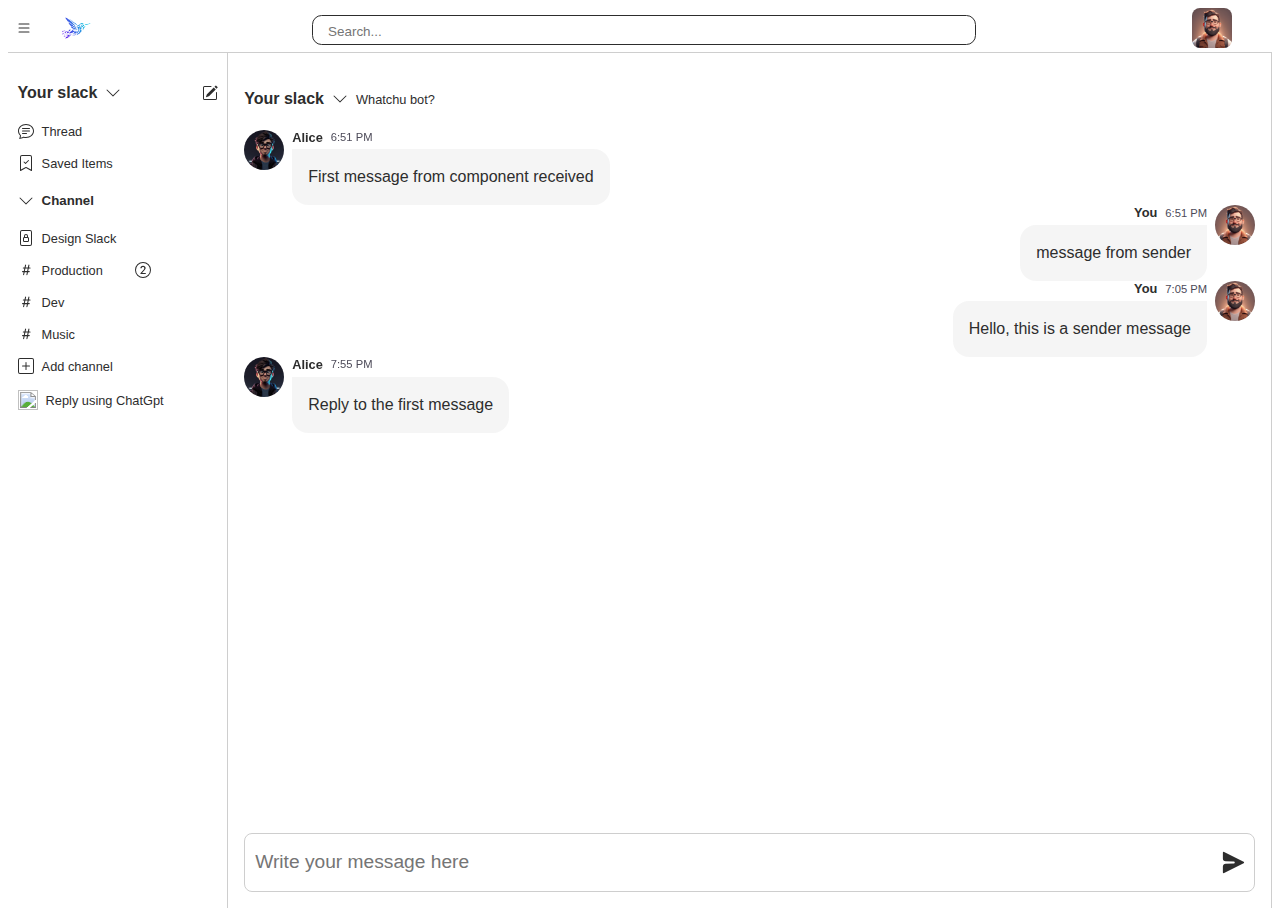
==== check.html @ d2b05903 "done" ====
<!DOCTYPE html>
<html lang="en">

<head>
    <meta charset="UTF-8" />
    <meta name="viewport" content="width=device-width, initial-scale=1.0" />
    <title>worksetu</title>
    <link href="style.css" rel="stylesheet" />

</head>

<body>
    <!-- header -->
    <div class="nav">
        <div style="display: flex;align-items: center;gap: 1em;">
            <div class="menu-sidebar" style="padding: 0.5em;">
                <svg xmlns="http://www.w3.org/2000/svg" width="16" height="16" fill="currentColor" class="bi bi-list"
                    viewBox="0 0 16 16">
                    <path fill-rule="evenodd"
                        d="M2.5 12a.5.5 0 0 1 .5-.5h10a.5.5 0 0 1 0 1H3a.5.5 0 0 1-.5-.5zm0-4a.5.5 0 0 1 .5-.5h10a.5.5 0 0 1 0 1H3a.5.5 0 0 1-.5-.5zm0-4a.5.5 0 0 1 .5-.5h10a.5.5 0 0 1 0 1H3a.5.5 0 0 1-.5-.5z" />
                </svg>
            </div>
            <!-- add extra logo -->
            <div class="logo">
            
                <img class="logo-main" src="wlogo.png"  alt="">
                <span class="text">worksetu</span>
            </div>
        </div>
        <input class="search" type="text" placeholder="Search...">
        <div style="display: flex;align-items: center;gap: 1em;">
            <div class="search-icon">
                <svg xmlns="http://www.w3.org/2000/svg" width="16" height="16" fill="currentColor" class="bi bi-search"
                    viewBox="0 0 16 16">
                    <path
                        d="M11.742 10.344a6.5 6.5 0 1 0-1.397 1.398h-.001c.03.04.062.078.098.115l3.85 3.85a1 1 0 0 0 1.415-1.414l-3.85-3.85a1.007 1.007 0 0 0-.115-.1zM12 6.5a5.5 5.5 0 1 1-11 0 5.5 5.5 0 0 1 11 0z" />
                </svg>
            </div>
            <div class="profile-image-nav">
                <img src="sender.png" alt="Me"
                    style=" width: 40px; height:40px; margin-right:2.5em; border-radius:0.5em; cursor:pointer;">
            </div>
        </div>
    </div>
    <!-- side bar -->
    <div class="container1" style="display: flex; flex:1">
        <div class="sidebar">
            <div class="content" style="  display: flex; flex-direction:column; ">
                <div class="top" style="display: flex; justify-content:space-between; align-items:center;">
                    <div class="row">
                        <div class="row yourslack" id="yourSlackButton" style="cursor: pointer;">
                            <h4>Your slack</h4>
                            <svg xmlns="http://www.w3.org/2000/svg" width="16" height="16" fill="currentColor"
                                class="bi bi-chevron-down" viewBox="0 0 16 16">
                                <path fill-rule="evenodd"
                                    d="M1.646 4.646a.5.5 0 0 1 .708 0L8 10.293l5.646-5.647a.5.5 0 0 1 .708.708l-6 6a.5.5 0 0 1-.708 0l-6-6a.5.5 0 0 1 0-.708z" />
                            </svg>
                        </div>
                    </div>
                    <svg class="work-detail" xmlns="http://www.w3.org/2000/svg" width="16" height="16"
                        fill="currentColor" class="bi bi-pencil-square" viewBox="0 0 16 16">
                        <path
                            d="M15.502 1.94a.5.5 0 0 1 0 .706L14.459 3.69l-2-2L13.502.646a.5.5 0 0 1 .707 0l1.293 1.293zm-1.75 2.456-2-2L4.939 9.21a.5.5 0 0 0-.121.196l-.805 2.414a.25.25 0 0 0 .316.316l2.414-.805a.5.5 0 0 0 .196-.12l6.813-6.814z" />
                        <path fill-rule="evenodd"
                            d="M1 13.5A1.5 1.5 0 0 0 2.5 15h11a1.5 1.5 0 0 0 1.5-1.5v-6a.5.5 0 0 0-1 0v6a.5.5 0 0 1-.5.5h-11a.5.5 0 0 1-.5-.5v-11a.5.5 0 0 1 .5-.5H9a.5.5 0 0 0 0-1H2.5A1.5 1.5 0 0 0 1 2.5v11z" />
                    </svg>
                </div>
            </div>
            <div class="column">
                <div class="row">
                    <svg xmlns="http://www.w3.org/2000/svg" width="16" height="16" fill="currentColor"
                        class="bi bi-chat-text" viewBox="0 0 16 16">
                        <path
                            d="M2.678 11.894a1 1 0 0 1 .287.801 10.97 10.97 0 0 1-.398 2c1.395-.323 2.247-.697 2.634-.893a1 1 0 0 1 .71-.074A8.06 8.06 0 0 0 8 14c3.996 0 7-2.807 7-6 0-3.192-3.004-6-7-6S1 4.808 1 8c0 1.468.617 2.83 1.678 3.894zm-.493 3.905a21.682 21.682 0 0 1-.713.129c-.2.032-.352-.176-.273-.362a9.68 9.68 0 0 0 .244-.637l.003-.01c.248-.72.45-1.548.524-2.319C.743 11.37 0 9.76 0 8c0-3.866 3.582-7 8-7s8 3.134 8 7-3.582 7-8 7a9.06 9.06 0 0 1-2.347-.306c-.52.263-1.639.742-3.468 1.105z" />
                        <path
                            d="M4 5.5a.5.5 0 0 1 .5-.5h7a.5.5 0 0 1 0 1h-7a.5.5 0 0 1-.5-.5zM4 8a.5.5 0 0 1 .5-.5h7a.5.5 0 0 1 0 1h-7A.5.5 0 0 1 4 8zm0 2.5a.5.5 0 0 1 .5-.5h4a.5.5 0 0 1 0 1h-4a.5.5 0 0 1-.5-.5z" />
                    </svg>
                    <span>Thread</span>
                </div>
                <div class="row">
                    <svg xmlns="http://www.w3.org/2000/svg" width="16" height="16" fill="currentColor"
                        class="bi bi-bookmark-check" viewBox="0 0 16 16">
                        <path fill-rule="evenodd"
                            d="M10.854 5.146a.5.5 0 0 1 0 .708l-3 3a.5.5 0 0 1-.708 0l-1.5-1.5a.5.5 0 1 1 .708-.708L7.5 7.793l2.646-2.647a.5.5 0 0 1 .708 0z" />
                        <path
                            d="M2 2a2 2 0 0 1 2-2h8a2 2 0 0 1 2 2v13.5a.5.5 0 0 1-.777.416L8 13.101l-5.223 2.815A.5.5 0 0 1 2 15.5V2zm2-1a1 1 0 0 0-1 1v12.566l4.723-2.482a.5.5 0 0 1 .554 0L13 14.566V2a1 1 0 0 0-1-1H4z" />
                    </svg>
                    <span>Saved Items</span>
                </div>
            </div>
            <!-- channel -->

            <div class="row">
                <svg xmlns="http://www.w3.org/2000/svg" width="16" height="16" fill="currentColor"
                    class="bi bi-chevron-down" viewBox="0 0 16 16">
                    <path fill-rule="evenodd"
                        d="M1.646 4.646a.5.5 0 0 1 .708 0L8 10.293l5.646-5.647a.5.5 0 0 1 .708.708l-6 6a.5.5 0 0 1-.708 0l-6-6a.5.5 0 0 1 0-.708z" />
                </svg>
                <h5>Channel</h5>
            </div>


            <div class="column">
                <div class="row">
                    <svg xmlns="http://www.w3.org/2000/svg" width="16" height="16" fill="currentColor"
                        class="bi bi-file-lock" viewBox="0 0 16 16">
                        <path
                            d="M8 5a1 1 0 0 1 1 1v1H7V6a1 1 0 0 1 1-1zm2 2.076V6a2 2 0 1 0-4 0v1.076c-.54.166-1 .597-1 1.224v2.4c0 .816.781 1.3 1.5 1.3h3c.719 0 1.5-.484 1.5-1.3V8.3c0-.627-.46-1.058-1-1.224zM6.105 8.125A.637.637 0 0 1 6.5 8h3a.64.64 0 0 1 .395.125c.085.068.105.133.105.175v2.4c0 .042-.02.107-.105.175A.637.637 0 0 1 9.5 11h-3a.637.637 0 0 1-.395-.125C6.02 10.807 6 10.742 6 10.7V8.3c0-.042.02-.107.105-.175z" />
                        <path
                            d="M4 0a2 2 0 0 0-2 2v12a2 2 0 0 0 2 2h8a2 2 0 0 0 2-2V2a2 2 0 0 0-2-2H4zm0 1h8a1 1 0 0 1 1 1v12a1 1 0 0 1-1 1H4a1 1 0 0 1-1-1V2a1 1 0 0 1 1-1z" />
                    </svg>
                    <span>Design Slack</span>
                </div>
                <div class="row" style="gap:2em">

                    <div class="row">
                        <svg xmlns="http://www.w3.org/2000/svg" width="16" height="16" fill="currentColor"
                            class="bi bi-hash" viewBox="0 0 16 16">
                            <path
                                d="M8.39 12.648a1.32 1.32 0 0 0-.015.18c0 .305.21.508.5.508.266 0 .492-.172.555-.477l.554-2.703h1.204c.421 0 .617-.234.617-.547 0-.312-.188-.53-.617-.53h-.985l.516-2.524h1.265c.43 0 .618-.227.618-.547 0-.313-.188-.524-.618-.524h-1.046l.476-2.304a1.06 1.06 0 0 0 .016-.164.51.51 0 0 0-.516-.516.54.54 0 0 0-.539.43l-.523 2.554H7.617l.477-2.304c.008-.04.015-.118.015-.164a.512.512 0 0 0-.523-.516.539.539 0 0 0-.531.43L6.53 5.484H5.414c-.43 0-.617.22-.617.532 0 .312.187.539.617.539h.906l-.515 2.523H4.609c-.421 0-.609.219-.609.531 0 .313.188.547.61.547h.976l-.516 2.492c-.008.04-.015.125-.015.18 0 .305.21.508.5.508.265 0 .492-.172.554-.477l.555-2.703h2.242l-.515 2.492zm-1-6.109h2.266l-.515 2.563H6.859l.532-2.563z" />
                        </svg>
                        <span>Production</span>
                    </div>
                    <svg xmlns="http://www.w3.org/2000/svg" width="16" height="16" fill="currentColor"
                        class="bi bi-2-circle" viewBox="0 0 16 16">
                        <path
                            d="M1 8a7 7 0 1 0 14 0A7 7 0 0 0 1 8Zm15 0A8 8 0 1 1 0 8a8 8 0 0 1 16 0ZM6.646 6.24v.07H5.375v-.064c0-1.213.879-2.402 2.637-2.402 1.582 0 2.613.949 2.613 2.215 0 1.002-.6 1.667-1.287 2.43l-.096.107-1.974 2.22v.077h3.498V12H5.422v-.832l2.97-3.293c.434-.475.903-1.008.903-1.705 0-.744-.557-1.236-1.313-1.236-.843 0-1.336.615-1.336 1.306Z" />
                    </svg>

                </div>
                <div class="row" style="gap:2em">

                    <div class="row">
                        <svg xmlns="http://www.w3.org/2000/svg" width="16" height="16" fill="currentColor"
                            class="bi bi-hash" viewBox="0 0 16 16">
                            <path
                                d="M8.39 12.648a1.32 1.32 0 0 0-.015.18c0 .305.21.508.5.508.266 0 .492-.172.555-.477l.554-2.703h1.204c.421 0 .617-.234.617-.547 0-.312-.188-.53-.617-.53h-.985l.516-2.524h1.265c.43 0 .618-.227.618-.547 0-.313-.188-.524-.618-.524h-1.046l.476-2.304a1.06 1.06 0 0 0 .016-.164.51.51 0 0 0-.516-.516.54.54 0 0 0-.539.43l-.523 2.554H7.617l.477-2.304c.008-.04.015-.118.015-.164a.512.512 0 0 0-.523-.516.539.539 0 0 0-.531.43L6.53 5.484H5.414c-.43 0-.617.22-.617.532 0 .312.187.539.617.539h.906l-.515 2.523H4.609c-.421 0-.609.219-.609.531 0 .313.188.547.61.547h.976l-.516 2.492c-.008.04-.015.125-.015.18 0 .305.21.508.5.508.265 0 .492-.172.554-.477l.555-2.703h2.242l-.515 2.492zm-1-6.109h2.266l-.515 2.563H6.859l.532-2.563z" />
                        </svg>
                        <span>Dev</span>
                    </div>
                    <!-- <svg xmlns="http://www.w3.org/2000/svg" width="16" height="16" fill="currentColor" class="bi bi-2-circle" viewBox="0 0 16 16">
                        <path d="M1 8a7 7 0 1 0 14 0A7 7 0 0 0 1 8Zm15 0A8 8 0 1 1 0 8a8 8 0 0 1 16 0ZM6.646 6.24v.07H5.375v-.064c0-1.213.879-2.402 2.637-2.402 1.582 0 2.613.949 2.613 2.215 0 1.002-.6 1.667-1.287 2.43l-.096.107-1.974 2.22v.077h3.498V12H5.422v-.832l2.97-3.293c.434-.475.903-1.008.903-1.705 0-.744-.557-1.236-1.313-1.236-.843 0-1.336.615-1.336 1.306Z"/>
                      </svg> -->

                </div>
                <div class="row" style="gap:2em">

                    <div class="row">
                        <svg xmlns="http://www.w3.org/2000/svg" width="16" height="16" fill="currentColor"
                            class="bi bi-hash" viewBox="0 0 16 16">
                            <path
                                d="M8.39 12.648a1.32 1.32 0 0 0-.015.18c0 .305.21.508.5.508.266 0 .492-.172.555-.477l.554-2.703h1.204c.421 0 .617-.234.617-.547 0-.312-.188-.53-.617-.53h-.985l.516-2.524h1.265c.43 0 .618-.227.618-.547 0-.313-.188-.524-.618-.524h-1.046l.476-2.304a1.06 1.06 0 0 0 .016-.164.51.51 0 0 0-.516-.516.54.54 0 0 0-.539.43l-.523 2.554H7.617l.477-2.304c.008-.04.015-.118.015-.164a.512.512 0 0 0-.523-.516.539.539 0 0 0-.531.43L6.53 5.484H5.414c-.43 0-.617.22-.617.532 0 .312.187.539.617.539h.906l-.515 2.523H4.609c-.421 0-.609.219-.609.531 0 .313.188.547.61.547h.976l-.516 2.492c-.008.04-.015.125-.015.18 0 .305.21.508.5.508.265 0 .492-.172.554-.477l.555-2.703h2.242l-.515 2.492zm-1-6.109h2.266l-.515 2.563H6.859l.532-2.563z" />
                        </svg>
                        <span>Music</span>
                    </div>
                </div>
                <div class="row" style="gap:2em">
                    <div class="row add-channel" style="cursor:pointer">
                        <svg xmlns="http://www.w3.org/2000/svg" width="16" height="16" fill="currentColor"
                            class="bi bi-plus-square" viewBox="0 0 16 16">
                            <path
                                d="M14 1a1 1 0 0 1 1 1v12a1 1 0 0 1-1 1H2a1 1 0 0 1-1-1V2a1 1 0 0 1 1-1h12zM2 0a2 2 0 0 0-2 2v12a2 2 0 0 0 2 2h12a2 2 0 0 0 2-2V2a2 2 0 0 0-2-2H2z" />
                            <path
                                d="M8 4a.5.5 0 0 1 .5.5v3h3a.5.5 0 0 1 0 1h-3v3a.5.5 0 0 1-1 0v-3h-3a.5.5 0 0 1 0-1h3v-3A.5.5 0 0 1 8 4z" />
                        </svg>
                        <span>Add channel</span>
                    </div>
                </div>
                <div class="row" style="gap:2em">
                    <div class="row add-channel" style="cursor:pointer;">
                        <img style="width: 20px; height:20px" src="https://i.pngimg.me/thumb/f/720/710eed0914.jpg" alt="">
                        <span>Reply using ChatGpt</span>
                    </div>
                </div>
            </div>
        </div>
        <!-- Chat content -->

        <div class="chat-content">
            <div class="row">
                <h4>Your slack</h4>
                <svg xmlns="http://www.w3.org/2000/svg" width="16" height="16" fill="currentColor"
                    class="bi bi-chevron-down" viewBox="0 0 16 16">
                    <path fill-rule="evenodd"
                        d="M1.646 4.646a.5.5 0 0 1 .708 0L8 10.293l5.646-5.647a.5.5 0 0 1 .708.708l-6 6a.5.5 0 0 1-.708 0l-6-6a.5.5 0 0 1 0-.708z" />
                </svg>
                <span>Whatchu bot?</span>
            </div>
            <!-- message content -->
            <div class="message-container column" >

            <!-- all  sender receiver shown in this list -->
                <message-list></message-list>





                
            </div>

            <div class="input-msg">
                <!-- message input -->
                <div class="textStyle">
                    <svg class="svgs" xmlns="http://www.w3.org/2000/svg" width="16" height="16" fill="currentColor"
                        class="bi bi-paperclip" viewBox="0 0 16 16">
                        <path
                            d="M4.5 3a2.5 2.5 0 0 1 5 0v9a1.5 1.5 0 0 1-3 0V5a.5.5 0 0 1 1 0v7a.5.5 0 0 0 1 0V3a1.5 1.5 0 1 0-3 0v9a2.5 2.5 0 0 0 5 0V5a.5.5 0 0 1 1 0v7a3.5 3.5 0 1 1-7 0V3z" />
                    </svg>
                    <svg class="svgs" xmlns="http://www.w3.org/2000/svg" width="16" height="16" fill="currentColor"
                        class="bi bi-type-bold" viewBox="0 0 16 16">
                        <path
                            d="M8.21 13c2.106 0 3.412-1.087 3.412-2.823 0-1.306-.984-2.283-2.324-2.386v-.055a2.176 2.176 0 0 0 1.852-2.14c0-1.51-1.162-2.46-3.014-2.46H3.843V13H8.21zM5.908 4.674h1.696c.963 0 1.517.451 1.517 1.244 0 .834-.629 1.32-1.73 1.32H5.908V4.673zm0 6.788V8.598h1.73c1.217 0 1.88.492 1.88 1.415 0 .943-.643 1.449-1.832 1.449H5.907z" />
                    </svg>
                    <svg class="svgs" xmlns="http://www.w3.org/2000/svg" width="16" height="16" fill="currentColor"
                        class="bi bi-type-italic" viewBox="0 0 16 16">
                        <path
                            d="M7.991 11.674 9.53 4.455c.123-.595.246-.71 1.347-.807l.11-.52H7.211l-.11.52c1.06.096 1.128.212 1.005.807L6.57 11.674c-.123.595-.246.71-1.346.806l-.11.52h3.774l.11-.52c-1.06-.095-1.129-.211-1.006-.806z" />
                    </svg>
                    <svg class="svgs" xmlns="http://www.w3.org/2000/svg" width="16" height="16" fill="currentColor"
                        class="bi bi-type-strikethrough" viewBox="0 0 16 16">
                        <path
                            d="M6.333 5.686c0 .31.083.581.27.814H5.166a2.776 2.776 0 0 1-.099-.76c0-1.627 1.436-2.768 3.48-2.768 1.969 0 3.39 1.175 3.445 2.85h-1.23c-.11-1.08-.964-1.743-2.25-1.743-1.23 0-2.18.602-2.18 1.607zm2.194 7.478c-2.153 0-3.589-1.107-3.705-2.81h1.23c.144 1.06 1.129 1.703 2.544 1.703 1.34 0 2.31-.705 2.31-1.675 0-.827-.547-1.374-1.914-1.675L8.046 8.5H1v-1h14v1h-3.504c.468.437.675.994.675 1.697 0 1.826-1.436 2.967-3.644 2.967z" />
                    </svg>
                    <svg class="svgs" xmlns="http://www.w3.org/2000/svg" width="16" height="16" fill="currentColor"
                        class="bi bi-link-45deg" viewBox="0 0 16 16">
                        <path
                            d="M4.715 6.542 3.343 7.914a3 3 0 1 0 4.243 4.243l1.828-1.829A3 3 0 0 0 8.586 5.5L8 6.086a1.002 1.002 0 0 0-.154.199 2 2 0 0 1 .861 3.337L6.88 11.45a2 2 0 1 1-2.83-2.83l.793-.792a4.018 4.018 0 0 1-.128-1.287z" />
                        <path
                            d="M6.586 4.672A3 3 0 0 0 7.414 9.5l.775-.776a2 2 0 0 1-.896-3.346L9.12 3.55a2 2 0 1 1 2.83 2.83l-.793.792c.112.42.155.855.128 1.287l1.372-1.372a3 3 0 1 0-4.243-4.243L6.586 4.672z" />
                    </svg>
                    <svg class="svgs" xmlns="http://www.w3.org/2000/svg" width="16" height="16" fill="currentColor"
                        class="bi bi-list-ol" viewBox="0 0 16 16">
                        <path fill-rule="evenodd"
                            d="M5 11.5a.5.5 0 0 1 .5-.5h9a.5.5 0 0 1 0 1h-9a.5.5 0 0 1-.5-.5zm0-4a.5.5 0 0 1 .5-.5h9a.5.5 0 0 1 0 1h-9a.5.5 0 0 1-.5-.5zm0-4a.5.5 0 0 1 .5-.5h9a.5.5 0 0 1 0 1h-9a.5.5 0 0 1-.5-.5z" />
                        <path
                            d="M1.713 11.865v-.474H2c.217 0 .363-.137.363-.317 0-.185-.158-.31-.361-.31-.223 0-.367.152-.373.31h-.59c.016-.467.373-.787.986-.787.588-.002.954.291.957.703a.595.595 0 0 1-.492.594v.033a.615.615 0 0 1 .569.631c.003.533-.502.8-1.051.8-.656 0-1-.37-1.008-.794h.582c.008.178.186.306.422.309.254 0 .424-.145.422-.35-.002-.195-.155-.348-.414-.348h-.3zm-.004-4.699h-.604v-.035c0-.408.295-.844.958-.844.583 0 .96.326.96.756 0 .389-.257.617-.476.848l-.537.572v.03h1.054V9H1.143v-.395l.957-.99c.138-.142.293-.304.293-.508 0-.18-.147-.32-.342-.32a.33.33 0 0 0-.342.338v.041zM2.564 5h-.635V2.924h-.031l-.598.42v-.567l.629-.443h.635V5z" />
                    </svg>
                    <svg class="svgs" xmlns="http://www.w3.org/2000/svg" width="16" height="16" fill="currentColor"
                        class="bi bi-list-ul" viewBox="0 0 16 16">
                        <path fill-rule="evenodd"
                            d="M5 11.5a.5.5 0 0 1 .5-.5h9a.5.5 0 0 1 0 1h-9a.5.5 0 0 1-.5-.5zm0-4a.5.5 0 0 1 .5-.5h9a.5.5 0 0 1 0 1h-9a.5.5 0 0 1-.5-.5zm0-4a.5.5 0 0 1 .5-.5h9a.5.5 0 0 1 0 1h-9a.5.5 0 0 1-.5-.5zm-3 1a1 1 0 1 0 0-2 1 1 0 0 0 0 2zm0 4a1 1 0 1 0 0-2 1 1 0 0 0 0 2zm0 4a1 1 0 1 0 0-2 1 1 0 0 0 0 2z" />
                    </svg>
                    <svg xmlns="http://www.w3.org/2000/svg" width="16" height="16" fill="currentColor"
                        class="bi bi-plus-lg" viewBox="0 0 16 16">
                        <path fill-rule="evenodd"
                            d="M8 2a.5.5 0 0 1 .5.5v5h5a.5.5 0 0 1 0 1h-5v5a.5.5 0 0 1-1 0v-5h-5a.5.5 0 0 1 0-1h5v-5A.5.5 0 0 1 8 2Z" />
                    </svg>
                    <svg data-1qi="true" aria-hidden="true" width="16" height="16" viewBox="0 0 20 20" class=""
                        style="--s: 18px;">
                        <path fill="currentColor" fill-rule="evenodd"
                            d="M6.941 3.952c-.459-1.378-2.414-1.363-2.853.022l-4.053 12.8a.75.75 0 0 0 1.43.452l1.101-3.476h6.06l1.163 3.487a.75.75 0 1 0 1.423-.474l-4.27-12.81Zm1.185 8.298L5.518 4.427 3.041 12.25h5.085Zm6.198-5.537a4.74 4.74 0 0 1 3.037-.081A3.743 3.743 0 0 1 20 10.208V17a.75.75 0 0 1-1.5 0v-.745a7.971 7.971 0 0 1-2.847 1.355 2.998 2.998 0 0 1-3.15-1.143C10.848 14.192 12.473 11 15.287 11H18.5v-.792c0-.984-.641-1.853-1.581-2.143a3.24 3.24 0 0 0-2.077.056l-.242.089a2.222 2.222 0 0 0-1.34 1.382l-.048.145a.75.75 0 0 1-1.423-.474l.048-.145a3.722 3.722 0 0 1 2.244-2.315l.243-.09ZM18.5 12.5h-3.213c-1.587 0-2.504 1.801-1.57 3.085.357.491.98.717 1.572.57a6.47 6.47 0 0 0 2.47-1.223l.741-.593V12.5Z"
                            clip-rule="evenodd"></path>
                    </svg>
                    <svg xmlns="http://www.w3.org/2000/svg" width="16" height="16" fill="currentColor"
                        class="bi bi-emoji-smile" viewBox="0 0 16 16">
                        <path d="M8 15A7 7 0 1 1 8 1a7 7 0 0 1 0 14zm0 1A8 8 0 1 0 8 0a8 8 0 0 0 0 16z" />
                        <path
                            d="M4.285 9.567a.5.5 0 0 1 .683.183A3.498 3.498 0 0 0 8 11.5a3.498 3.498 0 0 0 3.032-1.75.5.5 0 1 1 .866.5A4.498 4.498 0 0 1 8 12.5a4.498 4.498 0 0 1-3.898-2.25.5.5 0 0 1 .183-.683zM7 6.5C7 7.328 6.552 8 6 8s-1-.672-1-1.5S5.448 5 6 5s1 .672 1 1.5zm4 0c0 .828-.448 1.5-1 1.5s-1-.672-1-1.5S9.448 5 10 5s1 .672 1 1.5z" />
                    </svg>
                    <svg xmlns="http://www.w3.org/2000/svg" width="16" height="16" fill="currentColor" class="bi bi-at"
                        viewBox="0 0 16 16">
                        <path
                            d="M13.106 7.222c0-2.967-2.249-5.032-5.482-5.032-3.35 0-5.646 2.318-5.646 5.702 0 3.493 2.235 5.708 5.762 5.708.862 0 1.689-.123 2.304-.335v-.862c-.43.199-1.354.328-2.29.328-2.926 0-4.813-1.88-4.813-4.798 0-2.844 1.921-4.881 4.594-4.881 2.735 0 4.608 1.688 4.608 4.156 0 1.682-.554 2.769-1.416 2.769-.492 0-.772-.28-.772-.76V5.206H8.923v.834h-.11c-.266-.595-.881-.964-1.6-.964-1.4 0-2.378 1.162-2.378 2.823 0 1.737.957 2.906 2.379 2.906.8 0 1.415-.39 1.709-1.087h.11c.081.67.703 1.148 1.503 1.148 1.572 0 2.57-1.415 2.57-3.643zm-7.177.704c0-1.197.54-1.907 1.456-1.907.93 0 1.524.738 1.524 1.907S8.308 9.84 7.371 9.84c-.895 0-1.442-.725-1.442-1.914z" />
                    </svg>
                    <svg xmlns="http://www.w3.org/2000/svg" width="16" height="16" fill="currentColor"
                        class="bi bi-camera-video" viewBox="0 0 16 16">
                        <path fill-rule="evenodd"
                            d="M0 5a2 2 0 0 1 2-2h7.5a2 2 0 0 1 1.983 1.738l3.11-1.382A1 1 0 0 1 16 4.269v7.462a1 1 0 0 1-1.406.913l-3.111-1.382A2 2 0 0 1 9.5 13H2a2 2 0 0 1-2-2V5zm11.5 5.175 3.5 1.556V4.269l-3.5 1.556v4.35zM2 4a1 1 0 0 0-1 1v6a1 1 0 0 0 1 1h7.5a1 1 0 0 0 1-1V5a1 1 0 0 0-1-1H2z" />
                    </svg>
                    <svg xmlns="http://www.w3.org/2000/svg" width="16" height="16" fill="currentColor" class="bi bi-mic"
                        viewBox="0 0 16 16">
                        <path
                            d="M3.5 6.5A.5.5 0 0 1 4 7v1a4 4 0 0 0 8 0V7a.5.5 0 0 1 1 0v1a5 5 0 0 1-4.5 4.975V15h3a.5.5 0 0 1 0 1h-7a.5.5 0 0 1 0-1h3v-2.025A5 5 0 0 1 3 8V7a.5.5 0 0 1 .5-.5z" />
                        <path
                            d="M10 8a2 2 0 1 1-4 0V3a2 2 0 1 1 4 0v5zM8 0a3 3 0 0 0-3 3v5a3 3 0 0 0 6 0V3a3 3 0 0 0-3-3z" />
                    </svg>
                </div>
                <div class="midinput">
                    <input class="chatbox-msg" type="text" placeholder="Write your message here">
                    <div class="rightbutton">
                        <svg data-1qi="true" aria-hidden="true" viewBox="0 0 20 20" class="" style="--s: 16px;">
                            <path fill="currentColor"
                                d="M1.5 2.25a.755.755 0 0 1 1-.71l15.596 7.807a.73.73 0 0 1 0 1.306L2.5 18.46l-.076.018a.749.749 0 0 1-.924-.728v-4.54c0-1.21.97-2.229 2.21-2.25l6.54-.17c.27-.01.75-.24.75-.79s-.5-.79-.75-.79l-6.54-.17A2.253 2.253 0 0 1 1.5 6.789v-4.54Z">
                            </path>
                        </svg>
                    </div>
                </div>

            </div>
        </div>







        <!--========================== thread=========== -->
        <div class="thread" id="threads">
            <div class="row" style="justify-content:space-between;">
                <div class="row">
                    <h4>Thread</h4>
                    <span># Design worksetu</span>
                </div>
                <div class="close-thread" style="cursor: pointer;">
                    <svg xmlns="http://www.w3.org/2000/svg" width="16" height="16" fill="currentColor"
                        class="bi bi-x-lg" viewBox="0 0 16 16">
                        <path
                            d="M2.146 2.854a.5.5 0 1 1 .708-.708L8 7.293l5.146-5.147a.5.5 0 0 1 .708.708L8.707 8l5.147 5.146a.5.5 0 0 1-.708.708L8 8.707l-5.146 5.147a.5.5 0 0 1-.708-.708L7.293 8 2.146 2.854Z" />
                    </svg>
                </div>
            </div>
            <!-- message content -->
            <div class="message-container column">
                <div class="row receiver">
                    <img class="img" src="receiver.jpeg" alt="">

                    <div class="column" style="gap: 0.3em;">
                        <div class="row" onmouseover="showReplyText(this)">
                            <span class="message-owner">Stan</span>
                            <span class="message-time">6:51 PM</span>
                            <span class="reply" style="color:var(--sub-text-color); cursor:pointer">Reply on
                                thread</span>
                        </div>
                        <span class="messagetext receiver-text">Yes, bots!! Let’s start brainstorming ideas for a new
                            slack app project! Lorem ipsum dolor, sit amet consectetur adipisicing elit. Repellat
                            accusantium eum distinctio sit illum consequatur quas modi! Harum quo aspernatur pariatur
                            reiciendis fugit ab quas, maxime natus provident iste iusto! Praesentium nobis qui id, enim
                            fuga earum facilis quam quaerat.</span>
                    </div>
                </div>
                <div class="row sender">

                    <div class="column" style="gap: 0.3em;">
                        <div class="row sender-name-time" onmouseover="showReplyText(this)">
                            <span class="message-owner">You</span>
                            <span class="message-time">6:51 PM</span>

                        </div>
                        <span class="messagetext sender-text">Yes, bots!! Let’s start brainstorming Lorem ipsum dolor
                            sit amet, consectetur adipisicing elit. Minus aut asperiores ipsum doloremque facilis esse
                            deleniti iste neque ad magni labore minima ullam expedita quos doloribus, voluptate id
                            voluptatem, vitae eveniet beatae blanditiis aliquid vero. Quas totam libero nihil
                            ullam.</span>
                    </div>
                    <img class="img" src="sender.png" alt="">

                </div>
                <div class="row receiver">
                    <img class="img" src="receiver.jpeg" alt="">

                    <div class="column" style="gap: 0.3em;">
                        <div class="row" onmouseover="showReplyText(this)">
                            <span class="message-owner">Tony Stark</span>
                            <span class="message-time">5:25 PM</span>
                        </div>
                        <span class="messagetext receiver-text">Hi what's gooing on ..Let's go somewhere</span>
                    </div>
                </div>
                
                <div class="row sender">

                    <div class="column" style="gap: 0.3em;">
                        <div class="row sender-name-time" onmouseover="showReplyText(this)">
                            <span class="message-owner">You</span>
                            <span class="message-time">5:25 PM</span>
                        </div>
                        <span class="messagetext sender-text">Hi what's gooing on ..Let's go somewhere</span>
                    </div>
                    <img class="img" src="sender.png" alt="">

                </div>
                <div class="row receiver">
                    <img class="img" src="receiver.jpeg" alt="">

                    <div class="column" style="gap: 0.3em;">
                        <div class="row" onmouseover="showReplyText(this)">
                            <span class="message-owner">Tony Stark</span>
                            <span class="message-time">5:25 PM</span>
                        </div>
                        <span class="messagetext receiver-text"> Hi what's gooing on ..Let's go somewhere</span>
                    </div>
                </div>
                <div class="row sender">

                    <div class="column" style="gap: 0.3em;">
                        <div class="row sender-name-time" onmouseover="showReplyText(this)">
                            <span class="message-owner">You</span>
                            <span class="message-time">5:25 PM</span>
                        </div>
                        <span class="messagetext sender-text">Hi what's gooing on ..Let's go somewhere</span>
                    </div>
                    <img class="img" src="sender.png" alt="">

                </div>
                <div class="row receiver">
                    <img class="img" src="receiver.jpeg" alt="">

                    <div class="column" style="gap: 0.3em;">
                        <div class="row" onmouseover="showReplyText(this)">
                            <span class="message-owner">Tony Stark</span>
                            <span class="message-time">5:25 PM</span>
                        </div>
                        <span class="messagetext receiver-text">Hi what's gooing on ..Let's go somewhere</span>
                    </div>
                </div>
                <div class="row sender">

                    <div class="column" style="gap: 0.3em;">
                        <div class="row sender-name-time" onmouseover="showReplyText(this)">
                            <span class="message-owner">You</span>
                            <span class="message-time">5:25 PM</span>
                        </div>
                        <span class="messagetext sender-text">Hi what's gooing on ..Let's go somewhere</span>
                    </div>
                    <img class="img" src="sender.png" alt="">

                </div>
                <div class="row receiver">
                    <img class="img" src="receiver.jpeg" alt="">

                    <div class="column" style="gap: 0.3em;">
                        <div class="row" onmouseover="showReplyText(this)">
                            <span class="message-owner">Tony Stark</span>
                            <span class="message-time">5:25 PM</span>
                        </div>
                        <span class="messagetext receiver-text">Hi what's gooing on ..Let's go somewhere</span>
                    </div>
                </div>
                <div class="row sender">

                    <div class="column" style="gap: 0.3em;">
                        <div class="row sender-name-time" onmouseover="showReplyText(this)">
                            <span class="message-owner">You</span>
                            <span class="message-time">5:25 PM</span>
                        </div>
                        <span class="messagetext sender-text">Hi what's gooing on ..Let's go somewhere</span>
                    </div>
                    <img class="img" src="sender.png" alt="">

                </div>


            </div>
            <!-- message input -->
            <div class="input-msg">
                <div class="textStyle">
                    <svg class="svgs" xmlns="http://www.w3.org/2000/svg" width="16" height="16" fill="currentColor"
                        class="bi bi-paperclip" viewBox="0 0 16 16">
                        <path
                            d="M4.5 3a2.5 2.5 0 0 1 5 0v9a1.5 1.5 0 0 1-3 0V5a.5.5 0 0 1 1 0v7a.5.5 0 0 0 1 0V3a1.5 1.5 0 1 0-3 0v9a2.5 2.5 0 0 0 5 0V5a.5.5 0 0 1 1 0v7a3.5 3.5 0 1 1-7 0V3z" />
                    </svg>
                    <svg class="svgs" xmlns="http://www.w3.org/2000/svg" width="16" height="16" fill="currentColor"
                        class="bi bi-type-bold" viewBox="0 0 16 16">
                        <path
                            d="M8.21 13c2.106 0 3.412-1.087 3.412-2.823 0-1.306-.984-2.283-2.324-2.386v-.055a2.176 2.176 0 0 0 1.852-2.14c0-1.51-1.162-2.46-3.014-2.46H3.843V13H8.21zM5.908 4.674h1.696c.963 0 1.517.451 1.517 1.244 0 .834-.629 1.32-1.73 1.32H5.908V4.673zm0 6.788V8.598h1.73c1.217 0 1.88.492 1.88 1.415 0 .943-.643 1.449-1.832 1.449H5.907z" />
                    </svg>
                    <svg class="svgs" xmlns="http://www.w3.org/2000/svg" width="16" height="16" fill="currentColor"
                        class="bi bi-type-italic" viewBox="0 0 16 16">
                        <path
                            d="M7.991 11.674 9.53 4.455c.123-.595.246-.71 1.347-.807l.11-.52H7.211l-.11.52c1.06.096 1.128.212 1.005.807L6.57 11.674c-.123.595-.246.71-1.346.806l-.11.52h3.774l.11-.52c-1.06-.095-1.129-.211-1.006-.806z" />
                    </svg>
                    <svg class="svgs" xmlns="http://www.w3.org/2000/svg" width="16" height="16" fill="currentColor"
                        class="bi bi-type-strikethrough" viewBox="0 0 16 16">
                        <path
                            d="M6.333 5.686c0 .31.083.581.27.814H5.166a2.776 2.776 0 0 1-.099-.76c0-1.627 1.436-2.768 3.48-2.768 1.969 0 3.39 1.175 3.445 2.85h-1.23c-.11-1.08-.964-1.743-2.25-1.743-1.23 0-2.18.602-2.18 1.607zm2.194 7.478c-2.153 0-3.589-1.107-3.705-2.81h1.23c.144 1.06 1.129 1.703 2.544 1.703 1.34 0 2.31-.705 2.31-1.675 0-.827-.547-1.374-1.914-1.675L8.046 8.5H1v-1h14v1h-3.504c.468.437.675.994.675 1.697 0 1.826-1.436 2.967-3.644 2.967z" />
                    </svg>
                    <svg class="svgs" xmlns="http://www.w3.org/2000/svg" width="16" height="16" fill="currentColor"
                        class="bi bi-link-45deg" viewBox="0 0 16 16">
                        <path
                            d="M4.715 6.542 3.343 7.914a3 3 0 1 0 4.243 4.243l1.828-1.829A3 3 0 0 0 8.586 5.5L8 6.086a1.002 1.002 0 0 0-.154.199 2 2 0 0 1 .861 3.337L6.88 11.45a2 2 0 1 1-2.83-2.83l.793-.792a4.018 4.018 0 0 1-.128-1.287z" />
                        <path
                            d="M6.586 4.672A3 3 0 0 0 7.414 9.5l.775-.776a2 2 0 0 1-.896-3.346L9.12 3.55a2 2 0 1 1 2.83 2.83l-.793.792c.112.42.155.855.128 1.287l1.372-1.372a3 3 0 1 0-4.243-4.243L6.586 4.672z" />
                    </svg>
                    <svg class="svgs" xmlns="http://www.w3.org/2000/svg" width="16" height="16" fill="currentColor"
                        class="bi bi-list-ol" viewBox="0 0 16 16">
                        <path fill-rule="evenodd"
                            d="M5 11.5a.5.5 0 0 1 .5-.5h9a.5.5 0 0 1 0 1h-9a.5.5 0 0 1-.5-.5zm0-4a.5.5 0 0 1 .5-.5h9a.5.5 0 0 1 0 1h-9a.5.5 0 0 1-.5-.5zm0-4a.5.5 0 0 1 .5-.5h9a.5.5 0 0 1 0 1h-9a.5.5 0 0 1-.5-.5z" />
                        <path
                            d="M1.713 11.865v-.474H2c.217 0 .363-.137.363-.317 0-.185-.158-.31-.361-.31-.223 0-.367.152-.373.31h-.59c.016-.467.373-.787.986-.787.588-.002.954.291.957.703a.595.595 0 0 1-.492.594v.033a.615.615 0 0 1 .569.631c.003.533-.502.8-1.051.8-.656 0-1-.37-1.008-.794h.582c.008.178.186.306.422.309.254 0 .424-.145.422-.35-.002-.195-.155-.348-.414-.348h-.3zm-.004-4.699h-.604v-.035c0-.408.295-.844.958-.844.583 0 .96.326.96.756 0 .389-.257.617-.476.848l-.537.572v.03h1.054V9H1.143v-.395l.957-.99c.138-.142.293-.304.293-.508 0-.18-.147-.32-.342-.32a.33.33 0 0 0-.342.338v.041zM2.564 5h-.635V2.924h-.031l-.598.42v-.567l.629-.443h.635V5z" />
                    </svg>
                    <svg class="svgs" xmlns="http://www.w3.org/2000/svg" width="16" height="16" fill="currentColor"
                        class="bi bi-list-ul" viewBox="0 0 16 16">
                        <path fill-rule="evenodd"
                            d="M5 11.5a.5.5 0 0 1 .5-.5h9a.5.5 0 0 1 0 1h-9a.5.5 0 0 1-.5-.5zm0-4a.5.5 0 0 1 .5-.5h9a.5.5 0 0 1 0 1h-9a.5.5 0 0 1-.5-.5zm0-4a.5.5 0 0 1 .5-.5h9a.5.5 0 0 1 0 1h-9a.5.5 0 0 1-.5-.5zm-3 1a1 1 0 1 0 0-2 1 1 0 0 0 0 2zm0 4a1 1 0 1 0 0-2 1 1 0 0 0 0 2zm0 4a1 1 0 1 0 0-2 1 1 0 0 0 0 2z" />
                    </svg>
                </div>
                <div class="midinput">
                    <input class="chatbox-msg" type="text" placeholder="Write your message here">
                    <div class="rightbutton">
                        <svg data-1qi="true" aria-hidden="true" viewBox="0 0 20 20" class="" style="--s: 16px;">
                            <path fill="currentColor"
                                d="M1.5 2.25a.755.755 0 0 1 1-.71l15.596 7.807a.73.73 0 0 1 0 1.306L2.5 18.46l-.076.018a.749.749 0 0 1-.924-.728v-4.54c0-1.21.97-2.229 2.21-2.25l6.54-.17c.27-.01.75-.24.75-.79s-.5-.79-.75-.79l-6.54-.17A2.253 2.253 0 0 1 1.5 6.789v-4.54Z">
                            </path>
                        </svg>
                    </div>
                </div>
                <div class="attachement">
                    <div class="leftattachment">
                        <svg xmlns="http://www.w3.org/2000/svg" width="16" height="16" fill="currentColor"
                            class="bi bi-plus-lg" viewBox="0 0 16 16">
                            <path fill-rule="evenodd"
                                d="M8 2a.5.5 0 0 1 .5.5v5h5a.5.5 0 0 1 0 1h-5v5a.5.5 0 0 1-1 0v-5h-5a.5.5 0 0 1 0-1h5v-5A.5.5 0 0 1 8 2Z" />
                        </svg>
                        <svg data-1qi="true" aria-hidden="true" width="16" height="16" viewBox="0 0 20 20" class=""
                            style="--s: 18px;">
                            <path fill="currentColor" fill-rule="evenodd"
                                d="M6.941 3.952c-.459-1.378-2.414-1.363-2.853.022l-4.053 12.8a.75.75 0 0 0 1.43.452l1.101-3.476h6.06l1.163 3.487a.75.75 0 1 0 1.423-.474l-4.27-12.81Zm1.185 8.298L5.518 4.427 3.041 12.25h5.085Zm6.198-5.537a4.74 4.74 0 0 1 3.037-.081A3.743 3.743 0 0 1 20 10.208V17a.75.75 0 0 1-1.5 0v-.745a7.971 7.971 0 0 1-2.847 1.355 2.998 2.998 0 0 1-3.15-1.143C10.848 14.192 12.473 11 15.287 11H18.5v-.792c0-.984-.641-1.853-1.581-2.143a3.24 3.24 0 0 0-2.077.056l-.242.089a2.222 2.222 0 0 0-1.34 1.382l-.048.145a.75.75 0 0 1-1.423-.474l.048-.145a3.722 3.722 0 0 1 2.244-2.315l.243-.09ZM18.5 12.5h-3.213c-1.587 0-2.504 1.801-1.57 3.085.357.491.98.717 1.572.57a6.47 6.47 0 0 0 2.47-1.223l.741-.593V12.5Z"
                                clip-rule="evenodd"></path>
                        </svg>
                        <svg xmlns="http://www.w3.org/2000/svg" width="16" height="16" fill="currentColor"
                            class="bi bi-emoji-smile" viewBox="0 0 16 16">
                            <path d="M8 15A7 7 0 1 1 8 1a7 7 0 0 1 0 14zm0 1A8 8 0 1 0 8 0a8 8 0 0 0 0 16z" />
                            <path
                                d="M4.285 9.567a.5.5 0 0 1 .683.183A3.498 3.498 0 0 0 8 11.5a3.498 3.498 0 0 0 3.032-1.75.5.5 0 1 1 .866.5A4.498 4.498 0 0 1 8 12.5a4.498 4.498 0 0 1-3.898-2.25.5.5 0 0 1 .183-.683zM7 6.5C7 7.328 6.552 8 6 8s-1-.672-1-1.5S5.448 5 6 5s1 .672 1 1.5zm4 0c0 .828-.448 1.5-1 1.5s-1-.672-1-1.5S9.448 5 10 5s1 .672 1 1.5z" />
                        </svg>
                        <svg xmlns="http://www.w3.org/2000/svg" width="16" height="16" fill="currentColor"
                            class="bi bi-at" viewBox="0 0 16 16">
                            <path
                                d="M13.106 7.222c0-2.967-2.249-5.032-5.482-5.032-3.35 0-5.646 2.318-5.646 5.702 0 3.493 2.235 5.708 5.762 5.708.862 0 1.689-.123 2.304-.335v-.862c-.43.199-1.354.328-2.29.328-2.926 0-4.813-1.88-4.813-4.798 0-2.844 1.921-4.881 4.594-4.881 2.735 0 4.608 1.688 4.608 4.156 0 1.682-.554 2.769-1.416 2.769-.492 0-.772-.28-.772-.76V5.206H8.923v.834h-.11c-.266-.595-.881-.964-1.6-.964-1.4 0-2.378 1.162-2.378 2.823 0 1.737.957 2.906 2.379 2.906.8 0 1.415-.39 1.709-1.087h.11c.081.67.703 1.148 1.503 1.148 1.572 0 2.57-1.415 2.57-3.643zm-7.177.704c0-1.197.54-1.907 1.456-1.907.93 0 1.524.738 1.524 1.907S8.308 9.84 7.371 9.84c-.895 0-1.442-.725-1.442-1.914z" />
                        </svg>
                        <svg xmlns="http://www.w3.org/2000/svg" width="16" height="16" fill="currentColor"
                            class="bi bi-camera-video" viewBox="0 0 16 16">
                            <path fill-rule="evenodd"
                                d="M0 5a2 2 0 0 1 2-2h7.5a2 2 0 0 1 1.983 1.738l3.11-1.382A1 1 0 0 1 16 4.269v7.462a1 1 0 0 1-1.406.913l-3.111-1.382A2 2 0 0 1 9.5 13H2a2 2 0 0 1-2-2V5zm11.5 5.175 3.5 1.556V4.269l-3.5 1.556v4.35zM2 4a1 1 0 0 0-1 1v6a1 1 0 0 0 1 1h7.5a1 1 0 0 0 1-1V5a1 1 0 0 0-1-1H2z" />
                        </svg>
                        <svg xmlns="http://www.w3.org/2000/svg" width="16" height="16" fill="currentColor"
                            class="bi bi-mic" viewBox="0 0 16 16">
                            <path
                                d="M3.5 6.5A.5.5 0 0 1 4 7v1a4 4 0 0 0 8 0V7a.5.5 0 0 1 1 0v1a5 5 0 0 1-4.5 4.975V15h3a.5.5 0 0 1 0 1h-7a.5.5 0 0 1 0-1h3v-2.025A5 5 0 0 1 3 8V7a.5.5 0 0 1 .5-.5z" />
                            <path
                                d="M10 8a2 2 0 1 1-4 0V3a2 2 0 1 1 4 0v5zM8 0a3 3 0 0 0-3 3v5a3 3 0 0 0 6 0V3a3 3 0 0 0-3-3z" />
                        </svg>
                    </div>


                </div>
            </div>
        </div>
    </div>
    </div>


    <!--================================================================= pop up adding ============================================================-->


    <!-- workspace-detail popup-container -->
    <div class="workspace-detail popup-container">
        <div class="column" style="gap:0.5em">
            <h2>Edit work space detail</h1>
                <span>Workspace name</span>
                <input class="input" type="text">
                <span>URL</span>
                <input class="input" type="text" placeholder="https://hi-tdq5698.slack.com">
                <div class="row" style="width: 100%;">
                    <button
                        style=" width: 50%;background-color:var(--bg-color);color:var(--text-color); border:0.5px solid var(--primary-color)"
                        class="button" data-action="cancel">Cancel</button>
                    <button style="width: 50%; " class="button">Save</button>
                </div>
        </div>
    </div>


    <!-- you-slack popup -->
    <div class="your-slack popup" id="yourSlackPopup">
        <div class="column">
            <div class="row">
                <img class="img" src="sender.png" alt=""
                    style=" width: 40px; height:40px; border-radius:0.5em; cursor:pointer;">
                <div class="column" style="gap:2px">
                    <span style="font-size: 1em; font-weight:600;">Your Slack</span>
                    <span>yourslack-tdq3097.slack.com</span>
                </div>
            </div>
            <div class="mid-content">
                <div class="column" style="border-bottom: 1px solid grey; padding:10px" ;>
                    <span class="invite" style="cursor: pointer;">Invite people to your slack</span>
                    <span class="create-pop" style="cursor: pointer;">Create channel</span>
                </div>
                <div class="column" style="border-bottom: 1px solid grey; padding:10px " ;>
                    <span class="setting-and-admin" style="cursor: pointer;">Setting and administration</span>

                </div>
                <div class="column" style="border-bottom: 1px solid grey; padding:10px" ;>
                    <span class="work-pop-up" style="cursor: pointer;">Add workspace</span>
                    <span class="switch-button" style="cursor: pointer;">Switch workspace</span>
                </div>
            </div>
            <div>
                <button class="button" style="width: 10px; font-size:16px">Sign out</button>
            </div>
        </div>

    </div>

    <!-- profile-popup -->
    <div class="profile-popup">
        <div class="column">
            <div class="row">
                <img class="img" src="sender.png" alt="">
                <div class="column" style="gap: 2px;">
                    <span style="font-size:1em; font-weight:600 ">Test User</span>
                    <span style="color:rgb(11, 173, 11); ">Active</span>
                </div>
            </div>
            <div class="column" style="border-bottom: 1px solid grey; padding:10px " ;>
                <span>Set Yourself away</span>
                <div class="row" style="justify-content:space-between">
                    <span>Pause Notifications</span>
                    <div class="row">
                        <span>On</span>
                        <svg xmlns="http://www.w3.org/2000/svg" width="16" height="16" fill="currentColor"
                            class="bi bi-chevron-right" viewBox="0 0 16 16">
                            <path fill-rule="evenodd"
                                d="M4.646 1.646a.5.5 0 0 1 .708 0l6 6a.5.5 0 0 1 0 .708l-6 6a.5.5 0 0 1-.708-.708L10.293 8 4.646 2.354a.5.5 0 0 1 0-.708z" />
                        </svg>

                    </div>
                </div>
            </div>
            <div class="column" style="border-bottom: 1px solid grey; padding:10px" ;>
                <span>Profile</span>
                <span>Preference</span>
            </div>
            <div class="column">
                <button class="button" style=" font-size:16px">Sign out</button>
            </div>
        </div>
    </div>

    <!-- invite-pop-up -->
    <div class="invite-people popup">
        <div class="column">
            <span style="font-size:1em; font-weight:600 ">Invite people</span>
            <span style="font-size:0.7em; font-weight:600 ">To:</span>
            <textarea type="text" placeholder="name@gmail.com"></textarea>
            <div class="row" style="justify-content: space-between;">
                <div class="row">
                    <svg xmlns="http://www.w3.org/2000/svg" width="16" height="16" fill="currentColor"
                        class="bi bi-link-45deg" viewBox="0 0 16 16">
                        <path
                            d="M4.715 6.542 3.343 7.914a3 3 0 1 0 4.243 4.243l1.828-1.829A3 3 0 0 0 8.586 5.5L8 6.086a1.002 1.002 0 0 0-.154.199 2 2 0 0 1 .861 3.337L6.88 11.45a2 2 0 1 1-2.83-2.83l.793-.792a4.018 4.018 0 0 1-.128-1.287z" />
                        <path
                            d="M6.586 4.672A3 3 0 0 0 7.414 9.5l.775-.776a2 2 0 0 1-.896-3.346L9.12 3.55a2 2 0 1 1 2.83 2.83l-.793.792c.112.42.155.855.128 1.287l1.372-1.372a3 3 0 1 0-4.243-4.243L6.586 4.672z" />
                    </svg>
                    <a style="font-size:1em; color:var(--text-color)" href="">Copy invite link</a>
                </div>
                <div class="column">
                    <button class="button" style=" font-size:16px">Send</button>
                </div>
            </div>
        </div>
    </div>

    <!-- create-channel pop up -->
    <div class="create-channel-popup">
        <div class="column">
            <span style="font-size:1em; font-weight:600 ">Create channel</span>
            <span style="font-size:0.7em; font-weight:600 ">Name</span>
            <input class="input" type="text" placeholder="e.g Plan finance">
            <span>Channels are where conversations happen around a topic. Use a name that is easy to find and
                understand.</span>
            <div class="row" style="justify-content: space-between;">
                <div class="column" style="width: 100%;">
                    <button class="button" style=" font-size:16px;">Send</button>
                </div>
            </div>
        </div>
    </div>

    <!-- setting-and-administration popup -->
    <div class="setting-adminitration-popup">
        <div class="column">
            <div class="column" style="border-bottom: 1px solid grey; padding:10px; " ;>
                <span style="font-size: 0.7em; color:var(--sub-text-color)">Setting</span>
                <span>Workspace setting</span>
                <span>Customize your slack</span>
                <span class="edit-workspace-button" style="cursor: pointer;">Edit workspace detail</span>
            </div>
            <div class="column" style="border-bottom: 1px solid grey; padding:10px; margin-top:-10px" ;>
                <span style="font-size: 0.7em; color:var(--sub-text-color)">Administration</span>
                <a href="manage.html" style="color:var(--text-color)"><span>Manage member </span></a>
                <span>Manage apps</span>
            </div>
        </div>
    </div>

    <!-- add workspace -->
    <div class="add-workspace-popup">
        <div class="column">
            <span style="font-size: 0.7em; color:var(--sub-text-color)">Add workspace</span>
            <a href="index.html" style="color:var(--text-color)"><span>Sign in another worspace</span></a>
            <a href="create.html" style="color:var(--text-color)"><span>Create new worspace</span></a>
            <a href="create.html" style="color:var(--text-color)"><span>Join workspace</span></a>
        </div>
    </div>

    <div class="edit-workspace-detail-popup">
        <div class="column">
            <span style="font-size:1em; font-weight:600 ">Edit workspace detail</span>
            <span>Add a name to represent your company or organization. This name will also be shown to other
                organizations that you work with using Slack.</span>
            <span style="font-size:0.7em; font-weight:600 ">Workspace name</span>
            <input class="input" type="text" placeholder="">
            <span style="font-size:0.7em; font-weight:600; margin-top:-15px ">URL</span>
            <input class="input" type="text" placeholder="https://hi-tdq5698.slack.com">
            <div class="row" style="justify-content: space-between;">
                <div class="column" style="width: 100%;">
                    <button class="button"
                        style=" font-size:16px; background-color:var(--bg-color); border:1px solid var(--primary-color); color:var(--text-color)"
                        data-action="editcancel">Cancel</button>
                </div>
                <div class="column" style="width: 100%;">
                    <button class="button" style=" font-size:16px;">Send</button>
                </div>
            </div>
        </div>
    </div>

    <div class="switch-workspace-popup">
        <div class="column">
            <span style="font-size:1em; font-weight:600 ">Edit workspace detail</span>
            <div class="row">
                <img class="img" src="profile.png" alt=""
                    style=" width: 40px; height:40px; border-radius:0.5em; cursor:pointer;">
                <div class="column" style="gap:2px">
                    <span style="font-size: 0.8em;">Enjoyment</span>
                </div>
            </div>
            <div class="row">
                <img class="img" src="profile.png" alt=""
                    style=" width: 40px; height:40px; border-radius:0.5em; cursor:pointer;">
                <div class="column" style="gap:2px">
                    <span style="font-size: 0.8em;">Finance</span>
                </div>
            </div>
            <div class="row">
                <img class="img" src="profile.png" alt=""
                    style=" width: 40px; height:40px; border-radius:0.5em; cursor:pointer;">
                <div class="column" style="gap:2px">
                    <span style="font-size: 0.8em; ">Testing</span>
                </div>
            </div>
        </div>
    </div>

    <div class="add-channel-pop-up">
        <div class="column">
            <span style="font-size:1em; font-weight:600 ">Create channel</span>
            <span style="font-size:0.7em; font-weight:600 ">Name</span>
            <input class="input" type="text" placeholder="e.g Plan finance">
            <span>Channels are where conversations happen around a topic. Use a name that is easy to find and
                understand.</span>
            <div class="row" style="justify-content: space-between;">
                <div class="column" style="width: 100%;">
                    <button class="button" style=" font-size:16px;">Send</button>
                </div>
            </div>
        </div>
    </div>


    <!-- adding web components -->


    <!--================================================================= pop up end  ============================================================-->


    
    <script src="messageBox.js"></script>
    <script src="sendMessageBox.js"></script>
    <script src="messageList.js"></script>
    <!-- input box hide svg script -->
    <script src="inputbox.js"></script>
    <!-- message forward share reply thread -->
    <!-- <script src="messageoption.js"></script> -->
    <!-- Reply thread script -->
    <script src="replythread.js"></script>
    <!-- hide sidebar script -->
    <script src="sidebar.js"></script>
    <!-- dark mode script -->
    <script src="darkmode.js"></script>
    <!-- popup script -->
    <script src="popupscript.js"></script>

</body>

</html>
---- style.css ----
@import "normalize.css";

@font-face {
    font-family: 'Inter';
    src: url(Inter.ttf);
    font-display: swap;
}


:root {
    font-family: 'Inter', 'Segoe UI', Tahoma, Geneva, Verdana, sans-serif;
    --primary-color: #7921de;
    --primary-text-color: #ffffff;
    --text-color: #2d2d2d;
    --sub-text-color: #4c4a58;
    --bg-color: #ffffff;
    --sidebar: #ffff;
    --message: rgb(255, 255, 255);
    --nav: #fff;
    --border-color: rgb(206, 206, 206);
    --box-shadow: 0 0 6px rgb(0, 0, 0, 0.5);
    --message-text-bg: rgba(158, 154, 159, 0.1);


}


.dark {
    --bg-color: #232627;
    --text-color: #ffffff;
    --sub-text-color: #cfcfcf;
    --sidebar: rgb(21, 24, 25);
    --nav: #141718;
    --message: #232627;
    --border-color: rgb(77, 75, 75);
    --box-shadow: 0 0 6px rgb(255, 255, 255, 0.1);
    --message-text-bg: rgba(160, 159, 161, 0.1);
    transition: 0.3s;

}

body {
    background-color: var(--bg-color);
    color: var(--text-color);
    overflow-x: hidden;
}

::-webkit-scrollbar {
    width: 5px;
}


::-webkit-scrollbar-thumb {
    background-color: #85818a;
    border-radius: 5px;
}


::-webkit-scrollbar-track {
    background-color: #f0f0f0;
}

h1 {
    font-weight: 600;
}

h2 {
    color: var(--sub-text-color);
    font-weight: 500;
}

.input::placeholder {
    padding: 0.5em;
    color: #999999;
    /* Placeholder text color */
    font-size: 0.9em;
    /* Placeholder text style */
}

img {
    max-width: 100%;
    width: auto;
    max-height: 100%;
    height: auto;
}

.container {
    margin: auto;
    padding: 1.5em;
    max-width: 1140px;

}

.center-form {
    margin: auto;
    display: flex;
    flex-direction: column;
    width: 400px;
    max-width: calc(100% - 2em);
    margin-top: 10vh;
    box-shadow: var(--box-shadow);
    border-radius: 5px;
    padding: 3em 1em;
}
.logo-main{
    width:40px; height:40px
}
.input {
    line-height: 1.87em;
    display: flex;
    align-items: center;
    border: 2px solid var(--text-color);
    border-radius: 0.3em;
    outline: none;
    padding: 0;
    padding-left: 0.5em;
    font-size: 1.5rem;
    margin-bottom: 1em;
    background-color: var(--bg-color);
    border-color: var(--sub-text-color);
    color: var(--text-color);
}

.input:focus {
    border: 2px solid var(--primary-color);
}

.button {
    color: var(--primary-text-color);
    background: var(--primary-color);
    font-size: 1.5rem;
    font-weight: 400;
    letter-spacing: 1px;
    cursor: pointer;
    border: none;
    border-radius: 0.3em;
    display: flex;
    align-items: center;
    justify-content: center;
    height: 2em;
    padding: 0 3em;
    white-space: nowrap;
    text-decoration: none;
}

.steps_heading {
    display: flex;
    align-items: center;
    gap: 1em;
    text-decoration: none;
    color: var(--text-color);
    padding: 1em 0;
}

.image-box {

    border-radius: 0.5em;
    overflow: auto;
    transition: all ease 1s;


}

.image-box:hover {
    scale: 1.1;
}

/* Medium devices (tablets, 768px and up) */
@media (max-width: 768px) {
    .center-form {
        box-shadow: none;
    }

    .container {
        margin: auto;
        padding-left: 1em;
        padding-right: 1em;
        max-width: calc(100% - 2em);
    }
}


/* ======================================Main class============================= */
.container1 {
    height: calc(100vh - 44.5px);
    display: flex;
    flex: 1
}

.nav {
    position: sticky;
    top: 0;
    background-color: var(--nav);
    width: 100%;
    display: flex;
    justify-content: space-between;
    align-items: center;
    gap: 2em;
    
}


.search {
    line-height: 1.5em;
    align-items: center;
    width: 100%;
    max-width: 50%;
    border-radius: 0.5em;
    background-color: var(--nav);
    border-color: var(--sub-text-color);
    color: var(--text-color);
    border: 1.7px solid var(--text-color);
    padding: 0 15px;
    font-size: 1.2em;
    outline: none;
}

.search:focus {
    /* border-color: var(--primary-color); */
    border: 1.7px solid var(--primary-color);
}

.search::placeholder {

    font-size: 0.7em;
    ;
}

.row {
    display: flex;
    align-items: center;
    gap: 0.5em;
}

span {
    font-size: 0.8em;
    font-weight: 500;
}

.img {
    width: 40px;
    height: 40px;
    border-radius: 2em;
    cursor: pointer;
}

.message-owner {
    font-weight: 600
}

.message-time {
    font-size: 0.7em;
    color: var(--sub-text-color);
    font-weight: 400;
}

.messagetext {
    line-height: 1.5em;
    font-size: 16px;
    font-weight: 400;
}

.column {
    display: flex;
    flex-direction: column;
    gap: 1em;
}



.sidebar {
    padding: 0.6em;
    flex: 0.1;
    background-color: var(--sidebar);
    min-width: 200px;
    border-top: 0.05px solid var(--border-color);
    border-right: 0.05px solid var(--border-color);
    z-index: 999;
}

.chat-content {
    padding: 1em;
    flex: 1;
    background-color: var(--message);
    display: flex;
    flex-direction: column;
    border-top: 0.05px solid var(--border-color);
    border-right: 0.05px solid var(--border-color);

}

.message-container {
    flex: 1;
    overflow-y: auto;
   


}

@media (max-width: 768px) {
    .sidebar {
        display: none;
        position: absolute;
        height: 91.5vh;
        animation: showSidebar 0.3s ease forwards;
    }


    @keyframes showSidebar {
        0% {
            display: none;
            opacity: 0;
            transform: translateX(-100%);
        }

        100% {
            display: block;
            opacity: 1;
            transform: translateX(0);
        }
    }


    .chat-content {

        margin-left: auto;
        width: 100%;
        max-width: calc(100% - 2em);

    }

    .menu-sidebar {
        display: block;
    }
}






.chatbox-msg:focus {
    border: 2px solid var(--primary-color);
}

.search-icon {
    display: none;
}

/* ================================================sender reciever ================================================== */

.sender,
.receiver {
    max-width: 99%;
    /* Adjust the maximum width as needed */
}

.sender-name-time {
    justify-content: flex-end;
}

.sender {

    justify-content: flex-end;
    align-items: flex-start;
    max-width: 50%;
    margin-left: auto;
   

}

.receiver {

    justify-content: flex-start;
    align-items: flex-start;
    max-width: 50%;

}

.receiver-text {
    padding: 1em;
    background-color: var(--message-text-bg);
    border-top-right-radius: 1em;
    border-bottom-right-radius: 1em;
    border-bottom-left-radius: 1em;
}

.sender-text {
    padding: 1em;

    background-color: var(--message-text-bg);

    border-bottom-right-radius: 1em;
    border-bottom-left-radius: 1em;
    border-top-left-radius: 1em;
}



.message-head-content {
    display: flex;
    position: relative;
    justify-content: space-between;
    align-items: center;
}

.forward-share-container {
    position: relative;




}

.forward-share-thread {
    width: 50%;
    position: absolute;
    display: flex;
    cursor: pointer;
    margin: auto;

    /* display: none; */

    margin-left: -5em;
    margin-top: -0.5em;

    gap: 0.6em;


}


.message-options {

    background-color: var(--message);
    position: absolute;

    margin-left: 0.5em;
    margin-top: 1em;

    display: flex;
    flex-direction: column;
    flex-wrap: wrap;
    opacity: 0;
    gap: 1em;
    padding: 1em 1em;
    border-radius: 0.5em;
    border: 0.5px solid var(--border-color);
    z-index: 9999;

}

.message-options-elements {
    display: flex;
    align-items: center;

    /* flex-wrap: wrap; */

}

.three-option-visible {
    display: flex;
    gap: 0.5em;
    opacity: 0;

}

.receiver:hover .three-option-visible {
    opacity: 1;
}

.forward-share-container:hover .message-options {
    opacity: 1;

}





.message-options svg {
    cursor: pointer;
}



@media (max-width: 1200px) {

    .receiver,
    .sender {
        max-width: 80%;
    }
}

@media (max-width: 768px) {
    .search-icon {
        display: block;
        cursor: pointer;
    }

    .search {
        display: none;
    }

    .message-options-elements span {
        display: none;
    }

}

.logo {
    position: relative;
    display: inline-block;
    cursor: pointer;

}

.logo .text {
    text-transform: uppercase;
    position: absolute;
    top: 50%;
    left: 2em;
    transform: translate(-50%, -50%);
    opacity: 0;
    transition: opacity 0.3s;
    font-size: 1.2em;
    font-weight: bold;
}

.logo:hover .bi-chat-dots {
    opacity: 0;
}

.logo:hover .text {
    opacity: 1;
    color: transparent;
    -webkit-text-stroke: 0.9px var(--text-color);
    
}

/* =========================Thread=================================== */
.thread {

    padding: 1em;
    flex: 1;
    background-color: var(--bg-color);
    display: flex;
    flex-direction: column;
    border-top: 0.05px solid var(--border-color);
    border-right: 0.05px solid var(--border-color);
    display: none;

}

/* ===========================input box design============== */
.input-msg {
    background-color: var(--message);
    display: flex;
    /* padding: 0.5em; */
    flex-direction: column;
    position: relative;



    /* border: 0.05px solid var(--border-color); */

}

.midinput {
    display: flex;
    flex: 1;
    padding: 0.5em;
    align-items: center;
    border: 0.05px solid var(--border-color);
    border-radius: 0.5em;
    justify-content: space-between;


}

.chatbox-msg {
    width: 100%;
    border: 2px solid var(--text-color);
    line-height: 2em;
    align-items: center;
    border-radius: 0.3em;
    background-color: var(--message);
    border-color: var(--sub-text-color);
    color: var(--text-color);
    font-size: 1.2em;
    outline: none;

}

.input-msg svg {
    width: 18px;
    height: 18px;
    cursor: pointer;



}

.textStyle-container {
    position: relative;
}

.textStyle {
    position: absolute;
    max-width: 55%;
    display: flex;
    flex-wrap: wrap;
    gap: 1em;
    align-items: center;
    background-color: var(--bg-color);
    padding: 0.5em;
    border: 0.5px solid var(--border-color);
    border-radius: 0.5em;
    cursor: pointer;
    margin-top: -2.3em;
    display: none;
    /* width: 100%; */
}





.midinput input {
    font-size: 1.2em;
    border: none;
    background-color: var(--message);
    width: calc(100% - 0.5em);
    color: var(--text-color)
}

.midinput svg {
    display: flex;
}

.midinput input:focus {
    outline: none;
    border: 0px solid var(--border-color);

}

.attachement {
    display: flex;
    justify-content: space-between;
    padding: 0.2em;

}

.leftattachment {
    display: flex;
    gap: 1em;
    flex: 1;
    cursor: pointer;
    align-items: center;
}


.rightbutton svg {
    width: 25px;
    height: 25px;
    cursor: pointer;
    flex: 1;

}

.work-detail {
    cursor: pointer;
}

.popup-container {
    display: none;
    position: fixed;
    top: 50%;
    left: 50%;
    transform: translate(-50%, -50%);
    padding: 2em;
    width: 400px;
    height: 350px;
    background-color: var(--bg-color);
    box-shadow: var(--box-shadow);
    z-index: 9999;
    border-radius: 20px;
}


.dimmed-background {
    position: fixed;
    top: 0;
    left: 0;
    width: 100%;
    height: 100%;
    background-color: rgba(0, 0, 0, 0.5);
    z-index: 9998;
    pointer-events: none;
}

/* your slack pop up style */

.your-slack {
    width: 300px;
    height: 300px;
    background-color: var(--bg-color);
    padding: 2em;
    border-radius: 20px;
    box-shadow: var(--box-shadow);
    z-index: 9999;
    display: none;
    position: absolute;
    top: 8%;
    left: 0;

}

.mid-content span {
    font-size: 1em;
}

.profile-popup {
    width: 250px;
    height: 250px;
    padding: 2em;
    background-color: var(--bg-color);
    border-radius: 20px;
    box-shadow: var(--box-shadow);
    z-index: 9999;
    position: absolute;
    top: 4%;
    right: 0;
    display: none;

}

.invite-people {
    display: flex;
    justify-content: center;
    align-items: center;
    z-index: 9999;
    position: absolute;
    left: 50%;
    top: 50%;
    transform: translate(-50%, -50%);
    display: none;
    width: 400px;
    height: 250px;
    padding: 2em;
    background-color: var(--bg-color);
    border-radius: 20px;
    box-shadow: var(--box-shadow);
}


.invite-people textarea {
    padding: 1em;
    text-decoration: none;
    height: 5em;
    border-radius: 0.2em;
}

.invite-people textarea:focus {
    outline: none;
    box-shadow: var(--box-shadow);

}


a {
    text-decoration: none;

}

.create-channel-popup {
    display: flex;
    justify-content: center;
    align-items: center;
    z-index: 9999;
    position: absolute;
    left: 50%;
    top: 50%;
    transform: translate(-50%, -50%);
    display: none;
    width: 400px;
    height: 250px;
    padding: 2em;
    background-color: var(--bg-color);
    border-radius: 20px;
    box-shadow: var(--box-shadow);
}


.setting-adminitration-popup {
    display: flex;
    justify-content: center;
    align-items: center;
    z-index: 9999;
    position: absolute;
    left: 23.7%;
    top: 22%;
    display: none;
    width: 250px;
    height: 250px;
    padding: 2em;
    background-color: var(--bg-color);
    border-radius: 20px;
    box-shadow: var(--box-shadow);
}

.add-workspace-popup {
    display: flex;
    justify-content: center;
    align-items: center;
    z-index: 9999;
    position: absolute;
    left: 23.7%;
    top: 22%;
    display: none;
    width: 200px;
    height: 125px;
    padding: 1em;
    background-color: var(--bg-color);
    border-radius: 20px;
    box-shadow: var(--box-shadow);
}

.edit-workspace-detail-popup {
    display: flex;
    justify-content: center;
    align-items: center;
    z-index: 9999;
    position: absolute;
    left: 50%;
    top: 50%;
    transform: translate(-50%, -50%);
    display: none;
    width: 400px;
    height: 350px;
    padding: 2em;
    background-color: var(--bg-color);
    border-radius: 20px;
    box-shadow: var(--box-shadow);
}

.switch-workspace-popup {
    display: flex;
    justify-content: flex-start;
    align-items: start;
    z-index: 9999;
    position: absolute;
    left: 23.7%;
    top: 21%;
    display: none;
    width: 200px;
    height: 200px;
    padding: 2em;
    background-color: var(--bg-color);
    border-radius: 20px;
    box-shadow: var(--box-shadow);
}

.add-channel-pop-up {
    display: flex;
    justify-content: center;
    align-items: center;
    z-index: 9999;
    position: absolute;
    left: 50%;
    top: 50%;
    transform: translate(-50%, -50%);
    display: none;
    width: 400px;
    height: 250px;
    padding: 2em;
    background-color: var(--bg-color);
    border-radius: 20px;
    box-shadow: var(--box-shadow);
}

@media screen and (max-width: 768px) {

    .invite-people,
    .create-channel-popup,
    .edit-workspace-detail-popup,
    .popup-container,
    .add-channel-pop-up {
        width: 90%;
        height: auto;
        max-width: 400px;
        /* Optional: Limit the maximum width for very large screens */
        padding: 1em;
    }

}


/* =========================================================================Manage page css======================================================== */
.manage-container {

    height: calc(100vh - 80px);
    display: flex;

}

.navBar {
    position: sticky;
    top: 0;
    width: calc(100% - 4em);
    background-color: var(--bg-color);
    border-bottom: 0.05px solid var(--border-color);
    ;


}



.left-content {

    height: calc(100vh - 100px);
    padding: 0.5em;
    flex: 1;
    background-color: var(--bg-color);
    min-width: 200px;
    border-right: 0.05px solid var(--border-color);
}

.rightBar {
    flex: 1;
}

.right-content {
    display: flex;
    flex-direction: column;
    margin-left: auto;


}

.midbar {
    display: flex;
    justify-content: space-between;
    align-items: center;
    border-top: 0.05px solid var(--border-color);
    border-bottom: 0.05px solid var(--border-color);

}

.right input {

    background-color: var(--bg-color);
    padding: 0.5em;
    border-radius: 0.5em;
    color: var(--text-color);
}

.right input:focus {
    outline: none;
    border-color: var(--primary-color);
}

.bottomBar {
    width: 100%;
    display: flex;
    justify-content: space-between;
    border-bottom: 0.05px solid var(--border-color);
    margin: auto;
}

.firstTable {

    display: flex;
    align-items: center;
    flex-direction: column;



}

@media (max-width: 768px) {
    .leftBar {
        display: none;
        position: absolute;
        height: 91.5vh;
        animation: showSidebars 0.3s ease forwards;
    }

    @keyframes showSidebars {
        0% {
            display: none;
            opacity: 0;
            transform: translateX(-100%);
        }

        100% {
            display: block;
            opacity: 1;
            transform: translateX(0);
        }
    }

    .navBar {
        width: 100%;
    }

    .right-content {

        margin-left: auto;
        width: 100%;

    }

    .menu-button-leftbar {
        display: block;
    }
}
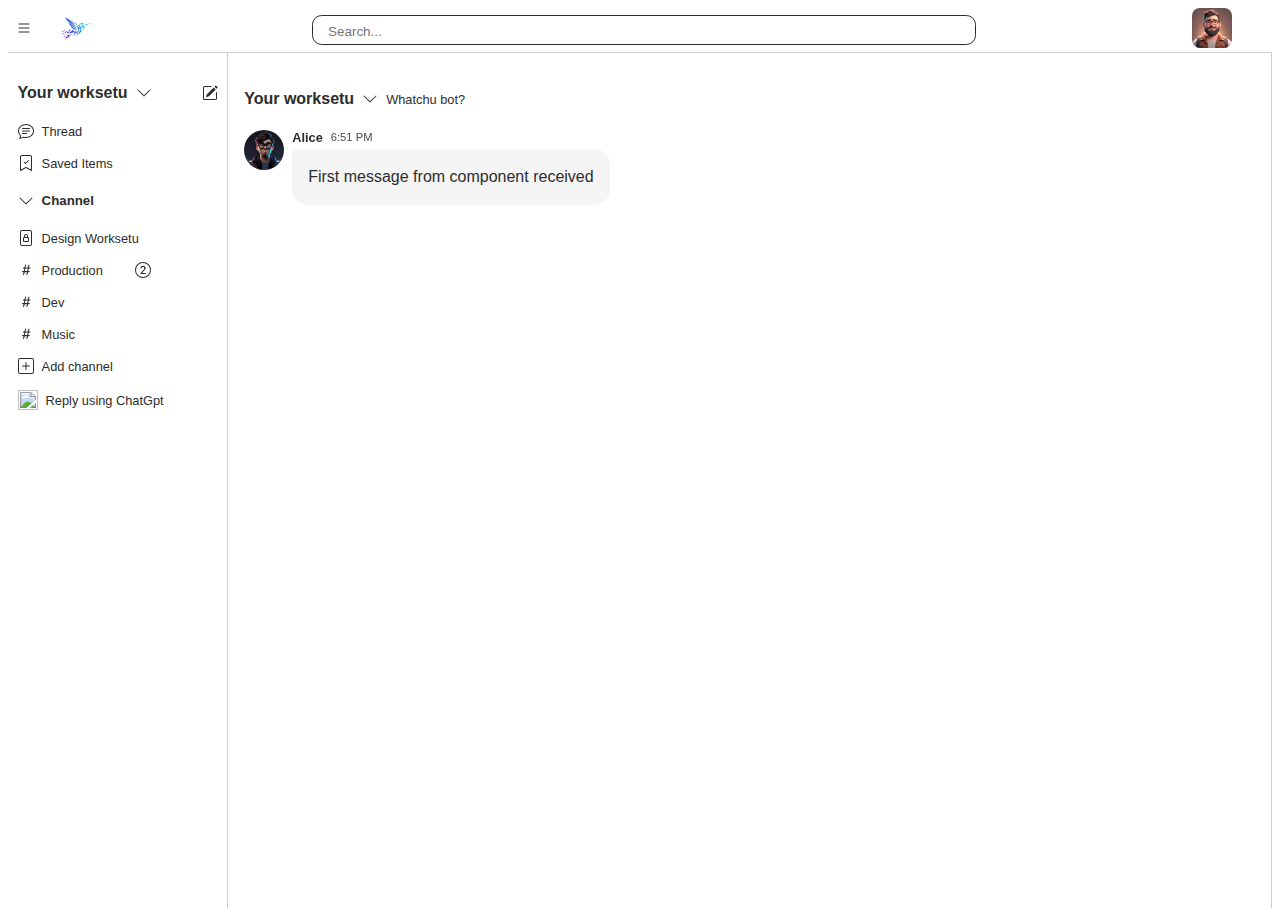
==== commit 74f7e405: "j" ====
--- a/check.html
+++ b/check.html
@@ -4,7 +4,8 @@
 <head>
     <meta charset="UTF-8" />
     <meta name="viewport" content="width=device-width, initial-scale=1.0" />
-    <title>worksetu</title>
+    <link rel="icon" type="image/x-icon" href="wlogo.png">
+    <title>WorkSetu</title>
     <link href="style.css" rel="stylesheet" />
 
 </head>
@@ -22,9 +23,8 @@
             </div>
             <!-- add extra logo -->
             <div class="logo">
-            
-                <img class="logo-main" src="wlogo.png"  alt="">
-                <span class="text">worksetu</span>
+                <img class="logo-main" src="wlogo.png" alt="">
+                <span class="text w-title">worksetu</span>
             </div>
         </div>
         <input class="search" type="text" placeholder="Search...">
@@ -49,7 +49,7 @@
                 <div class="top" style="display: flex; justify-content:space-between; align-items:center;">
                     <div class="row">
                         <div class="row yourslack" id="yourSlackButton" style="cursor: pointer;">
-                            <h4>Your slack</h4>
+                            <h4>Your worksetu</h4>
                             <svg xmlns="http://www.w3.org/2000/svg" width="16" height="16" fill="currentColor"
                                 class="bi bi-chevron-down" viewBox="0 0 16 16">
                                 <path fill-rule="evenodd"
@@ -88,6 +88,7 @@
                     <span>Saved Items</span>
                 </div>
             </div>
+
             <!-- channel -->
 
             <div class="row">
@@ -109,7 +110,7 @@
                         <path
                             d="M4 0a2 2 0 0 0-2 2v12a2 2 0 0 0 2 2h8a2 2 0 0 0 2-2V2a2 2 0 0 0-2-2H4zm0 1h8a1 1 0 0 1 1 1v12a1 1 0 0 1-1 1H4a1 1 0 0 1-1-1V2a1 1 0 0 1 1-1z" />
                     </svg>
-                    <span>Design Slack</span>
+                    <span>Design Worksetu</span>
                 </div>
                 <div class="row" style="gap:2em">
 
@@ -168,7 +169,8 @@
                 </div>
                 <div class="row" style="gap:2em">
                     <div class="row add-channel" style="cursor:pointer;">
-                        <img style="width: 20px; height:20px" src="https://i.pngimg.me/thumb/f/720/710eed0914.jpg" alt="">
+                        <img style="width: 20px; height:20px" src="chatgpt-4.png"
+                            alt="">
                         <span>Reply using ChatGpt</span>
                     </div>
                 </div>
@@ -178,7 +180,7 @@
 
         <div class="chat-content">
             <div class="row">
-                <h4>Your slack</h4>
+                <h4>Your worksetu</h4>
                 <svg xmlns="http://www.w3.org/2000/svg" width="16" height="16" fill="currentColor"
                     class="bi bi-chevron-down" viewBox="0 0 16 16">
                     <path fill-rule="evenodd"
@@ -187,110 +189,17 @@
                 <span>Whatchu bot?</span>
             </div>
             <!-- message content -->
-            <div class="message-container column" >
-
-            <!-- all  sender receiver shown in this list -->
+            <div class="message-container column">
+
+                <!-- all  sender receiver shown in this list -->
                 <message-list></message-list>
 
 
-
-
-
-                
-            </div>
-
-            <div class="input-msg">
-                <!-- message input -->
-                <div class="textStyle">
-                    <svg class="svgs" xmlns="http://www.w3.org/2000/svg" width="16" height="16" fill="currentColor"
-                        class="bi bi-paperclip" viewBox="0 0 16 16">
-                        <path
-                            d="M4.5 3a2.5 2.5 0 0 1 5 0v9a1.5 1.5 0 0 1-3 0V5a.5.5 0 0 1 1 0v7a.5.5 0 0 0 1 0V3a1.5 1.5 0 1 0-3 0v9a2.5 2.5 0 0 0 5 0V5a.5.5 0 0 1 1 0v7a3.5 3.5 0 1 1-7 0V3z" />
-                    </svg>
-                    <svg class="svgs" xmlns="http://www.w3.org/2000/svg" width="16" height="16" fill="currentColor"
-                        class="bi bi-type-bold" viewBox="0 0 16 16">
-                        <path
-                            d="M8.21 13c2.106 0 3.412-1.087 3.412-2.823 0-1.306-.984-2.283-2.324-2.386v-.055a2.176 2.176 0 0 0 1.852-2.14c0-1.51-1.162-2.46-3.014-2.46H3.843V13H8.21zM5.908 4.674h1.696c.963 0 1.517.451 1.517 1.244 0 .834-.629 1.32-1.73 1.32H5.908V4.673zm0 6.788V8.598h1.73c1.217 0 1.88.492 1.88 1.415 0 .943-.643 1.449-1.832 1.449H5.907z" />
-                    </svg>
-                    <svg class="svgs" xmlns="http://www.w3.org/2000/svg" width="16" height="16" fill="currentColor"
-                        class="bi bi-type-italic" viewBox="0 0 16 16">
-                        <path
-                            d="M7.991 11.674 9.53 4.455c.123-.595.246-.71 1.347-.807l.11-.52H7.211l-.11.52c1.06.096 1.128.212 1.005.807L6.57 11.674c-.123.595-.246.71-1.346.806l-.11.52h3.774l.11-.52c-1.06-.095-1.129-.211-1.006-.806z" />
-                    </svg>
-                    <svg class="svgs" xmlns="http://www.w3.org/2000/svg" width="16" height="16" fill="currentColor"
-                        class="bi bi-type-strikethrough" viewBox="0 0 16 16">
-                        <path
-                            d="M6.333 5.686c0 .31.083.581.27.814H5.166a2.776 2.776 0 0 1-.099-.76c0-1.627 1.436-2.768 3.48-2.768 1.969 0 3.39 1.175 3.445 2.85h-1.23c-.11-1.08-.964-1.743-2.25-1.743-1.23 0-2.18.602-2.18 1.607zm2.194 7.478c-2.153 0-3.589-1.107-3.705-2.81h1.23c.144 1.06 1.129 1.703 2.544 1.703 1.34 0 2.31-.705 2.31-1.675 0-.827-.547-1.374-1.914-1.675L8.046 8.5H1v-1h14v1h-3.504c.468.437.675.994.675 1.697 0 1.826-1.436 2.967-3.644 2.967z" />
-                    </svg>
-                    <svg class="svgs" xmlns="http://www.w3.org/2000/svg" width="16" height="16" fill="currentColor"
-                        class="bi bi-link-45deg" viewBox="0 0 16 16">
-                        <path
-                            d="M4.715 6.542 3.343 7.914a3 3 0 1 0 4.243 4.243l1.828-1.829A3 3 0 0 0 8.586 5.5L8 6.086a1.002 1.002 0 0 0-.154.199 2 2 0 0 1 .861 3.337L6.88 11.45a2 2 0 1 1-2.83-2.83l.793-.792a4.018 4.018 0 0 1-.128-1.287z" />
-                        <path
-                            d="M6.586 4.672A3 3 0 0 0 7.414 9.5l.775-.776a2 2 0 0 1-.896-3.346L9.12 3.55a2 2 0 1 1 2.83 2.83l-.793.792c.112.42.155.855.128 1.287l1.372-1.372a3 3 0 1 0-4.243-4.243L6.586 4.672z" />
-                    </svg>
-                    <svg class="svgs" xmlns="http://www.w3.org/2000/svg" width="16" height="16" fill="currentColor"
-                        class="bi bi-list-ol" viewBox="0 0 16 16">
-                        <path fill-rule="evenodd"
-                            d="M5 11.5a.5.5 0 0 1 .5-.5h9a.5.5 0 0 1 0 1h-9a.5.5 0 0 1-.5-.5zm0-4a.5.5 0 0 1 .5-.5h9a.5.5 0 0 1 0 1h-9a.5.5 0 0 1-.5-.5zm0-4a.5.5 0 0 1 .5-.5h9a.5.5 0 0 1 0 1h-9a.5.5 0 0 1-.5-.5z" />
-                        <path
-                            d="M1.713 11.865v-.474H2c.217 0 .363-.137.363-.317 0-.185-.158-.31-.361-.31-.223 0-.367.152-.373.31h-.59c.016-.467.373-.787.986-.787.588-.002.954.291.957.703a.595.595 0 0 1-.492.594v.033a.615.615 0 0 1 .569.631c.003.533-.502.8-1.051.8-.656 0-1-.37-1.008-.794h.582c.008.178.186.306.422.309.254 0 .424-.145.422-.35-.002-.195-.155-.348-.414-.348h-.3zm-.004-4.699h-.604v-.035c0-.408.295-.844.958-.844.583 0 .96.326.96.756 0 .389-.257.617-.476.848l-.537.572v.03h1.054V9H1.143v-.395l.957-.99c.138-.142.293-.304.293-.508 0-.18-.147-.32-.342-.32a.33.33 0 0 0-.342.338v.041zM2.564 5h-.635V2.924h-.031l-.598.42v-.567l.629-.443h.635V5z" />
-                    </svg>
-                    <svg class="svgs" xmlns="http://www.w3.org/2000/svg" width="16" height="16" fill="currentColor"
-                        class="bi bi-list-ul" viewBox="0 0 16 16">
-                        <path fill-rule="evenodd"
-                            d="M5 11.5a.5.5 0 0 1 .5-.5h9a.5.5 0 0 1 0 1h-9a.5.5 0 0 1-.5-.5zm0-4a.5.5 0 0 1 .5-.5h9a.5.5 0 0 1 0 1h-9a.5.5 0 0 1-.5-.5zm0-4a.5.5 0 0 1 .5-.5h9a.5.5 0 0 1 0 1h-9a.5.5 0 0 1-.5-.5zm-3 1a1 1 0 1 0 0-2 1 1 0 0 0 0 2zm0 4a1 1 0 1 0 0-2 1 1 0 0 0 0 2zm0 4a1 1 0 1 0 0-2 1 1 0 0 0 0 2z" />
-                    </svg>
-                    <svg xmlns="http://www.w3.org/2000/svg" width="16" height="16" fill="currentColor"
-                        class="bi bi-plus-lg" viewBox="0 0 16 16">
-                        <path fill-rule="evenodd"
-                            d="M8 2a.5.5 0 0 1 .5.5v5h5a.5.5 0 0 1 0 1h-5v5a.5.5 0 0 1-1 0v-5h-5a.5.5 0 0 1 0-1h5v-5A.5.5 0 0 1 8 2Z" />
-                    </svg>
-                    <svg data-1qi="true" aria-hidden="true" width="16" height="16" viewBox="0 0 20 20" class=""
-                        style="--s: 18px;">
-                        <path fill="currentColor" fill-rule="evenodd"
-                            d="M6.941 3.952c-.459-1.378-2.414-1.363-2.853.022l-4.053 12.8a.75.75 0 0 0 1.43.452l1.101-3.476h6.06l1.163 3.487a.75.75 0 1 0 1.423-.474l-4.27-12.81Zm1.185 8.298L5.518 4.427 3.041 12.25h5.085Zm6.198-5.537a4.74 4.74 0 0 1 3.037-.081A3.743 3.743 0 0 1 20 10.208V17a.75.75 0 0 1-1.5 0v-.745a7.971 7.971 0 0 1-2.847 1.355 2.998 2.998 0 0 1-3.15-1.143C10.848 14.192 12.473 11 15.287 11H18.5v-.792c0-.984-.641-1.853-1.581-2.143a3.24 3.24 0 0 0-2.077.056l-.242.089a2.222 2.222 0 0 0-1.34 1.382l-.048.145a.75.75 0 0 1-1.423-.474l.048-.145a3.722 3.722 0 0 1 2.244-2.315l.243-.09ZM18.5 12.5h-3.213c-1.587 0-2.504 1.801-1.57 3.085.357.491.98.717 1.572.57a6.47 6.47 0 0 0 2.47-1.223l.741-.593V12.5Z"
-                            clip-rule="evenodd"></path>
-                    </svg>
-                    <svg xmlns="http://www.w3.org/2000/svg" width="16" height="16" fill="currentColor"
-                        class="bi bi-emoji-smile" viewBox="0 0 16 16">
-                        <path d="M8 15A7 7 0 1 1 8 1a7 7 0 0 1 0 14zm0 1A8 8 0 1 0 8 0a8 8 0 0 0 0 16z" />
-                        <path
-                            d="M4.285 9.567a.5.5 0 0 1 .683.183A3.498 3.498 0 0 0 8 11.5a3.498 3.498 0 0 0 3.032-1.75.5.5 0 1 1 .866.5A4.498 4.498 0 0 1 8 12.5a4.498 4.498 0 0 1-3.898-2.25.5.5 0 0 1 .183-.683zM7 6.5C7 7.328 6.552 8 6 8s-1-.672-1-1.5S5.448 5 6 5s1 .672 1 1.5zm4 0c0 .828-.448 1.5-1 1.5s-1-.672-1-1.5S9.448 5 10 5s1 .672 1 1.5z" />
-                    </svg>
-                    <svg xmlns="http://www.w3.org/2000/svg" width="16" height="16" fill="currentColor" class="bi bi-at"
-                        viewBox="0 0 16 16">
-                        <path
-                            d="M13.106 7.222c0-2.967-2.249-5.032-5.482-5.032-3.35 0-5.646 2.318-5.646 5.702 0 3.493 2.235 5.708 5.762 5.708.862 0 1.689-.123 2.304-.335v-.862c-.43.199-1.354.328-2.29.328-2.926 0-4.813-1.88-4.813-4.798 0-2.844 1.921-4.881 4.594-4.881 2.735 0 4.608 1.688 4.608 4.156 0 1.682-.554 2.769-1.416 2.769-.492 0-.772-.28-.772-.76V5.206H8.923v.834h-.11c-.266-.595-.881-.964-1.6-.964-1.4 0-2.378 1.162-2.378 2.823 0 1.737.957 2.906 2.379 2.906.8 0 1.415-.39 1.709-1.087h.11c.081.67.703 1.148 1.503 1.148 1.572 0 2.57-1.415 2.57-3.643zm-7.177.704c0-1.197.54-1.907 1.456-1.907.93 0 1.524.738 1.524 1.907S8.308 9.84 7.371 9.84c-.895 0-1.442-.725-1.442-1.914z" />
-                    </svg>
-                    <svg xmlns="http://www.w3.org/2000/svg" width="16" height="16" fill="currentColor"
-                        class="bi bi-camera-video" viewBox="0 0 16 16">
-                        <path fill-rule="evenodd"
-                            d="M0 5a2 2 0 0 1 2-2h7.5a2 2 0 0 1 1.983 1.738l3.11-1.382A1 1 0 0 1 16 4.269v7.462a1 1 0 0 1-1.406.913l-3.111-1.382A2 2 0 0 1 9.5 13H2a2 2 0 0 1-2-2V5zm11.5 5.175 3.5 1.556V4.269l-3.5 1.556v4.35zM2 4a1 1 0 0 0-1 1v6a1 1 0 0 0 1 1h7.5a1 1 0 0 0 1-1V5a1 1 0 0 0-1-1H2z" />
-                    </svg>
-                    <svg xmlns="http://www.w3.org/2000/svg" width="16" height="16" fill="currentColor" class="bi bi-mic"
-                        viewBox="0 0 16 16">
-                        <path
-                            d="M3.5 6.5A.5.5 0 0 1 4 7v1a4 4 0 0 0 8 0V7a.5.5 0 0 1 1 0v1a5 5 0 0 1-4.5 4.975V15h3a.5.5 0 0 1 0 1h-7a.5.5 0 0 1 0-1h3v-2.025A5 5 0 0 1 3 8V7a.5.5 0 0 1 .5-.5z" />
-                        <path
-                            d="M10 8a2 2 0 1 1-4 0V3a2 2 0 1 1 4 0v5zM8 0a3 3 0 0 0-3 3v5a3 3 0 0 0 6 0V3a3 3 0 0 0-3-3z" />
-                    </svg>
-                </div>
-                <div class="midinput">
-                    <input class="chatbox-msg" type="text" placeholder="Write your message here">
-                    <div class="rightbutton">
-                        <svg data-1qi="true" aria-hidden="true" viewBox="0 0 20 20" class="" style="--s: 16px;">
-                            <path fill="currentColor"
-                                d="M1.5 2.25a.755.755 0 0 1 1-.71l15.596 7.807a.73.73 0 0 1 0 1.306L2.5 18.46l-.076.018a.749.749 0 0 1-.924-.728v-4.54c0-1.21.97-2.229 2.21-2.25l6.54-.17c.27-.01.75-.24.75-.79s-.5-.79-.75-.79l-6.54-.17A2.253 2.253 0 0 1 1.5 6.789v-4.54Z">
-                            </path>
-                        </svg>
-                    </div>
-                </div>
-
-            </div>
-        </div>
-
-
+            </div>
+
+            <send-message-box></send-message-box>
+           
+        </div>
 
 
 
@@ -313,230 +222,13 @@
             </div>
             <!-- message content -->
             <div class="message-container column">
-                <div class="row receiver">
-                    <img class="img" src="receiver.jpeg" alt="">
-
-                    <div class="column" style="gap: 0.3em;">
-                        <div class="row" onmouseover="showReplyText(this)">
-                            <span class="message-owner">Stan</span>
-                            <span class="message-time">6:51 PM</span>
-                            <span class="reply" style="color:var(--sub-text-color); cursor:pointer">Reply on
-                                thread</span>
-                        </div>
-                        <span class="messagetext receiver-text">Yes, bots!! Let’s start brainstorming ideas for a new
-                            slack app project! Lorem ipsum dolor, sit amet consectetur adipisicing elit. Repellat
-                            accusantium eum distinctio sit illum consequatur quas modi! Harum quo aspernatur pariatur
-                            reiciendis fugit ab quas, maxime natus provident iste iusto! Praesentium nobis qui id, enim
-                            fuga earum facilis quam quaerat.</span>
-                    </div>
-                </div>
-                <div class="row sender">
-
-                    <div class="column" style="gap: 0.3em;">
-                        <div class="row sender-name-time" onmouseover="showReplyText(this)">
-                            <span class="message-owner">You</span>
-                            <span class="message-time">6:51 PM</span>
-
-                        </div>
-                        <span class="messagetext sender-text">Yes, bots!! Let’s start brainstorming Lorem ipsum dolor
-                            sit amet, consectetur adipisicing elit. Minus aut asperiores ipsum doloremque facilis esse
-                            deleniti iste neque ad magni labore minima ullam expedita quos doloribus, voluptate id
-                            voluptatem, vitae eveniet beatae blanditiis aliquid vero. Quas totam libero nihil
-                            ullam.</span>
-                    </div>
-                    <img class="img" src="sender.png" alt="">
-
-                </div>
-                <div class="row receiver">
-                    <img class="img" src="receiver.jpeg" alt="">
-
-                    <div class="column" style="gap: 0.3em;">
-                        <div class="row" onmouseover="showReplyText(this)">
-                            <span class="message-owner">Tony Stark</span>
-                            <span class="message-time">5:25 PM</span>
-                        </div>
-                        <span class="messagetext receiver-text">Hi what's gooing on ..Let's go somewhere</span>
-                    </div>
-                </div>
-                
-                <div class="row sender">
-
-                    <div class="column" style="gap: 0.3em;">
-                        <div class="row sender-name-time" onmouseover="showReplyText(this)">
-                            <span class="message-owner">You</span>
-                            <span class="message-time">5:25 PM</span>
-                        </div>
-                        <span class="messagetext sender-text">Hi what's gooing on ..Let's go somewhere</span>
-                    </div>
-                    <img class="img" src="sender.png" alt="">
-
-                </div>
-                <div class="row receiver">
-                    <img class="img" src="receiver.jpeg" alt="">
-
-                    <div class="column" style="gap: 0.3em;">
-                        <div class="row" onmouseover="showReplyText(this)">
-                            <span class="message-owner">Tony Stark</span>
-                            <span class="message-time">5:25 PM</span>
-                        </div>
-                        <span class="messagetext receiver-text"> Hi what's gooing on ..Let's go somewhere</span>
-                    </div>
-                </div>
-                <div class="row sender">
-
-                    <div class="column" style="gap: 0.3em;">
-                        <div class="row sender-name-time" onmouseover="showReplyText(this)">
-                            <span class="message-owner">You</span>
-                            <span class="message-time">5:25 PM</span>
-                        </div>
-                        <span class="messagetext sender-text">Hi what's gooing on ..Let's go somewhere</span>
-                    </div>
-                    <img class="img" src="sender.png" alt="">
-
-                </div>
-                <div class="row receiver">
-                    <img class="img" src="receiver.jpeg" alt="">
-
-                    <div class="column" style="gap: 0.3em;">
-                        <div class="row" onmouseover="showReplyText(this)">
-                            <span class="message-owner">Tony Stark</span>
-                            <span class="message-time">5:25 PM</span>
-                        </div>
-                        <span class="messagetext receiver-text">Hi what's gooing on ..Let's go somewhere</span>
-                    </div>
-                </div>
-                <div class="row sender">
-
-                    <div class="column" style="gap: 0.3em;">
-                        <div class="row sender-name-time" onmouseover="showReplyText(this)">
-                            <span class="message-owner">You</span>
-                            <span class="message-time">5:25 PM</span>
-                        </div>
-                        <span class="messagetext sender-text">Hi what's gooing on ..Let's go somewhere</span>
-                    </div>
-                    <img class="img" src="sender.png" alt="">
-
-                </div>
-                <div class="row receiver">
-                    <img class="img" src="receiver.jpeg" alt="">
-
-                    <div class="column" style="gap: 0.3em;">
-                        <div class="row" onmouseover="showReplyText(this)">
-                            <span class="message-owner">Tony Stark</span>
-                            <span class="message-time">5:25 PM</span>
-                        </div>
-                        <span class="messagetext receiver-text">Hi what's gooing on ..Let's go somewhere</span>
-                    </div>
-                </div>
-                <div class="row sender">
-
-                    <div class="column" style="gap: 0.3em;">
-                        <div class="row sender-name-time" onmouseover="showReplyText(this)">
-                            <span class="message-owner">You</span>
-                            <span class="message-time">5:25 PM</span>
-                        </div>
-                        <span class="messagetext sender-text">Hi what's gooing on ..Let's go somewhere</span>
-                    </div>
-                    <img class="img" src="sender.png" alt="">
-
-                </div>
-
+                <message-list></message-list>
+             
 
             </div>
             <!-- message input -->
-            <div class="input-msg">
-                <div class="textStyle">
-                    <svg class="svgs" xmlns="http://www.w3.org/2000/svg" width="16" height="16" fill="currentColor"
-                        class="bi bi-paperclip" viewBox="0 0 16 16">
-                        <path
-                            d="M4.5 3a2.5 2.5 0 0 1 5 0v9a1.5 1.5 0 0 1-3 0V5a.5.5 0 0 1 1 0v7a.5.5 0 0 0 1 0V3a1.5 1.5 0 1 0-3 0v9a2.5 2.5 0 0 0 5 0V5a.5.5 0 0 1 1 0v7a3.5 3.5 0 1 1-7 0V3z" />
-                    </svg>
-                    <svg class="svgs" xmlns="http://www.w3.org/2000/svg" width="16" height="16" fill="currentColor"
-                        class="bi bi-type-bold" viewBox="0 0 16 16">
-                        <path
-                            d="M8.21 13c2.106 0 3.412-1.087 3.412-2.823 0-1.306-.984-2.283-2.324-2.386v-.055a2.176 2.176 0 0 0 1.852-2.14c0-1.51-1.162-2.46-3.014-2.46H3.843V13H8.21zM5.908 4.674h1.696c.963 0 1.517.451 1.517 1.244 0 .834-.629 1.32-1.73 1.32H5.908V4.673zm0 6.788V8.598h1.73c1.217 0 1.88.492 1.88 1.415 0 .943-.643 1.449-1.832 1.449H5.907z" />
-                    </svg>
-                    <svg class="svgs" xmlns="http://www.w3.org/2000/svg" width="16" height="16" fill="currentColor"
-                        class="bi bi-type-italic" viewBox="0 0 16 16">
-                        <path
-                            d="M7.991 11.674 9.53 4.455c.123-.595.246-.71 1.347-.807l.11-.52H7.211l-.11.52c1.06.096 1.128.212 1.005.807L6.57 11.674c-.123.595-.246.71-1.346.806l-.11.52h3.774l.11-.52c-1.06-.095-1.129-.211-1.006-.806z" />
-                    </svg>
-                    <svg class="svgs" xmlns="http://www.w3.org/2000/svg" width="16" height="16" fill="currentColor"
-                        class="bi bi-type-strikethrough" viewBox="0 0 16 16">
-                        <path
-                            d="M6.333 5.686c0 .31.083.581.27.814H5.166a2.776 2.776 0 0 1-.099-.76c0-1.627 1.436-2.768 3.48-2.768 1.969 0 3.39 1.175 3.445 2.85h-1.23c-.11-1.08-.964-1.743-2.25-1.743-1.23 0-2.18.602-2.18 1.607zm2.194 7.478c-2.153 0-3.589-1.107-3.705-2.81h1.23c.144 1.06 1.129 1.703 2.544 1.703 1.34 0 2.31-.705 2.31-1.675 0-.827-.547-1.374-1.914-1.675L8.046 8.5H1v-1h14v1h-3.504c.468.437.675.994.675 1.697 0 1.826-1.436 2.967-3.644 2.967z" />
-                    </svg>
-                    <svg class="svgs" xmlns="http://www.w3.org/2000/svg" width="16" height="16" fill="currentColor"
-                        class="bi bi-link-45deg" viewBox="0 0 16 16">
-                        <path
-                            d="M4.715 6.542 3.343 7.914a3 3 0 1 0 4.243 4.243l1.828-1.829A3 3 0 0 0 8.586 5.5L8 6.086a1.002 1.002 0 0 0-.154.199 2 2 0 0 1 .861 3.337L6.88 11.45a2 2 0 1 1-2.83-2.83l.793-.792a4.018 4.018 0 0 1-.128-1.287z" />
-                        <path
-                            d="M6.586 4.672A3 3 0 0 0 7.414 9.5l.775-.776a2 2 0 0 1-.896-3.346L9.12 3.55a2 2 0 1 1 2.83 2.83l-.793.792c.112.42.155.855.128 1.287l1.372-1.372a3 3 0 1 0-4.243-4.243L6.586 4.672z" />
-                    </svg>
-                    <svg class="svgs" xmlns="http://www.w3.org/2000/svg" width="16" height="16" fill="currentColor"
-                        class="bi bi-list-ol" viewBox="0 0 16 16">
-                        <path fill-rule="evenodd"
-                            d="M5 11.5a.5.5 0 0 1 .5-.5h9a.5.5 0 0 1 0 1h-9a.5.5 0 0 1-.5-.5zm0-4a.5.5 0 0 1 .5-.5h9a.5.5 0 0 1 0 1h-9a.5.5 0 0 1-.5-.5zm0-4a.5.5 0 0 1 .5-.5h9a.5.5 0 0 1 0 1h-9a.5.5 0 0 1-.5-.5z" />
-                        <path
-                            d="M1.713 11.865v-.474H2c.217 0 .363-.137.363-.317 0-.185-.158-.31-.361-.31-.223 0-.367.152-.373.31h-.59c.016-.467.373-.787.986-.787.588-.002.954.291.957.703a.595.595 0 0 1-.492.594v.033a.615.615 0 0 1 .569.631c.003.533-.502.8-1.051.8-.656 0-1-.37-1.008-.794h.582c.008.178.186.306.422.309.254 0 .424-.145.422-.35-.002-.195-.155-.348-.414-.348h-.3zm-.004-4.699h-.604v-.035c0-.408.295-.844.958-.844.583 0 .96.326.96.756 0 .389-.257.617-.476.848l-.537.572v.03h1.054V9H1.143v-.395l.957-.99c.138-.142.293-.304.293-.508 0-.18-.147-.32-.342-.32a.33.33 0 0 0-.342.338v.041zM2.564 5h-.635V2.924h-.031l-.598.42v-.567l.629-.443h.635V5z" />
-                    </svg>
-                    <svg class="svgs" xmlns="http://www.w3.org/2000/svg" width="16" height="16" fill="currentColor"
-                        class="bi bi-list-ul" viewBox="0 0 16 16">
-                        <path fill-rule="evenodd"
-                            d="M5 11.5a.5.5 0 0 1 .5-.5h9a.5.5 0 0 1 0 1h-9a.5.5 0 0 1-.5-.5zm0-4a.5.5 0 0 1 .5-.5h9a.5.5 0 0 1 0 1h-9a.5.5 0 0 1-.5-.5zm0-4a.5.5 0 0 1 .5-.5h9a.5.5 0 0 1 0 1h-9a.5.5 0 0 1-.5-.5zm-3 1a1 1 0 1 0 0-2 1 1 0 0 0 0 2zm0 4a1 1 0 1 0 0-2 1 1 0 0 0 0 2zm0 4a1 1 0 1 0 0-2 1 1 0 0 0 0 2z" />
-                    </svg>
-                </div>
-                <div class="midinput">
-                    <input class="chatbox-msg" type="text" placeholder="Write your message here">
-                    <div class="rightbutton">
-                        <svg data-1qi="true" aria-hidden="true" viewBox="0 0 20 20" class="" style="--s: 16px;">
-                            <path fill="currentColor"
-                                d="M1.5 2.25a.755.755 0 0 1 1-.71l15.596 7.807a.73.73 0 0 1 0 1.306L2.5 18.46l-.076.018a.749.749 0 0 1-.924-.728v-4.54c0-1.21.97-2.229 2.21-2.25l6.54-.17c.27-.01.75-.24.75-.79s-.5-.79-.75-.79l-6.54-.17A2.253 2.253 0 0 1 1.5 6.789v-4.54Z">
-                            </path>
-                        </svg>
-                    </div>
-                </div>
-                <div class="attachement">
-                    <div class="leftattachment">
-                        <svg xmlns="http://www.w3.org/2000/svg" width="16" height="16" fill="currentColor"
-                            class="bi bi-plus-lg" viewBox="0 0 16 16">
-                            <path fill-rule="evenodd"
-                                d="M8 2a.5.5 0 0 1 .5.5v5h5a.5.5 0 0 1 0 1h-5v5a.5.5 0 0 1-1 0v-5h-5a.5.5 0 0 1 0-1h5v-5A.5.5 0 0 1 8 2Z" />
-                        </svg>
-                        <svg data-1qi="true" aria-hidden="true" width="16" height="16" viewBox="0 0 20 20" class=""
-                            style="--s: 18px;">
-                            <path fill="currentColor" fill-rule="evenodd"
-                                d="M6.941 3.952c-.459-1.378-2.414-1.363-2.853.022l-4.053 12.8a.75.75 0 0 0 1.43.452l1.101-3.476h6.06l1.163 3.487a.75.75 0 1 0 1.423-.474l-4.27-12.81Zm1.185 8.298L5.518 4.427 3.041 12.25h5.085Zm6.198-5.537a4.74 4.74 0 0 1 3.037-.081A3.743 3.743 0 0 1 20 10.208V17a.75.75 0 0 1-1.5 0v-.745a7.971 7.971 0 0 1-2.847 1.355 2.998 2.998 0 0 1-3.15-1.143C10.848 14.192 12.473 11 15.287 11H18.5v-.792c0-.984-.641-1.853-1.581-2.143a3.24 3.24 0 0 0-2.077.056l-.242.089a2.222 2.222 0 0 0-1.34 1.382l-.048.145a.75.75 0 0 1-1.423-.474l.048-.145a3.722 3.722 0 0 1 2.244-2.315l.243-.09ZM18.5 12.5h-3.213c-1.587 0-2.504 1.801-1.57 3.085.357.491.98.717 1.572.57a6.47 6.47 0 0 0 2.47-1.223l.741-.593V12.5Z"
-                                clip-rule="evenodd"></path>
-                        </svg>
-                        <svg xmlns="http://www.w3.org/2000/svg" width="16" height="16" fill="currentColor"
-                            class="bi bi-emoji-smile" viewBox="0 0 16 16">
-                            <path d="M8 15A7 7 0 1 1 8 1a7 7 0 0 1 0 14zm0 1A8 8 0 1 0 8 0a8 8 0 0 0 0 16z" />
-                            <path
-                                d="M4.285 9.567a.5.5 0 0 1 .683.183A3.498 3.498 0 0 0 8 11.5a3.498 3.498 0 0 0 3.032-1.75.5.5 0 1 1 .866.5A4.498 4.498 0 0 1 8 12.5a4.498 4.498 0 0 1-3.898-2.25.5.5 0 0 1 .183-.683zM7 6.5C7 7.328 6.552 8 6 8s-1-.672-1-1.5S5.448 5 6 5s1 .672 1 1.5zm4 0c0 .828-.448 1.5-1 1.5s-1-.672-1-1.5S9.448 5 10 5s1 .672 1 1.5z" />
-                        </svg>
-                        <svg xmlns="http://www.w3.org/2000/svg" width="16" height="16" fill="currentColor"
-                            class="bi bi-at" viewBox="0 0 16 16">
-                            <path
-                                d="M13.106 7.222c0-2.967-2.249-5.032-5.482-5.032-3.35 0-5.646 2.318-5.646 5.702 0 3.493 2.235 5.708 5.762 5.708.862 0 1.689-.123 2.304-.335v-.862c-.43.199-1.354.328-2.29.328-2.926 0-4.813-1.88-4.813-4.798 0-2.844 1.921-4.881 4.594-4.881 2.735 0 4.608 1.688 4.608 4.156 0 1.682-.554 2.769-1.416 2.769-.492 0-.772-.28-.772-.76V5.206H8.923v.834h-.11c-.266-.595-.881-.964-1.6-.964-1.4 0-2.378 1.162-2.378 2.823 0 1.737.957 2.906 2.379 2.906.8 0 1.415-.39 1.709-1.087h.11c.081.67.703 1.148 1.503 1.148 1.572 0 2.57-1.415 2.57-3.643zm-7.177.704c0-1.197.54-1.907 1.456-1.907.93 0 1.524.738 1.524 1.907S8.308 9.84 7.371 9.84c-.895 0-1.442-.725-1.442-1.914z" />
-                        </svg>
-                        <svg xmlns="http://www.w3.org/2000/svg" width="16" height="16" fill="currentColor"
-                            class="bi bi-camera-video" viewBox="0 0 16 16">
-                            <path fill-rule="evenodd"
-                                d="M0 5a2 2 0 0 1 2-2h7.5a2 2 0 0 1 1.983 1.738l3.11-1.382A1 1 0 0 1 16 4.269v7.462a1 1 0 0 1-1.406.913l-3.111-1.382A2 2 0 0 1 9.5 13H2a2 2 0 0 1-2-2V5zm11.5 5.175 3.5 1.556V4.269l-3.5 1.556v4.35zM2 4a1 1 0 0 0-1 1v6a1 1 0 0 0 1 1h7.5a1 1 0 0 0 1-1V5a1 1 0 0 0-1-1H2z" />
-                        </svg>
-                        <svg xmlns="http://www.w3.org/2000/svg" width="16" height="16" fill="currentColor"
-                            class="bi bi-mic" viewBox="0 0 16 16">
-                            <path
-                                d="M3.5 6.5A.5.5 0 0 1 4 7v1a4 4 0 0 0 8 0V7a.5.5 0 0 1 1 0v1a5 5 0 0 1-4.5 4.975V15h3a.5.5 0 0 1 0 1h-7a.5.5 0 0 1 0-1h3v-2.025A5 5 0 0 1 3 8V7a.5.5 0 0 1 .5-.5z" />
-                            <path
-                                d="M10 8a2 2 0 1 1-4 0V3a2 2 0 1 1 4 0v5zM8 0a3 3 0 0 0-3 3v5a3 3 0 0 0 6 0V3a3 3 0 0 0-3-3z" />
-                        </svg>
-                    </div>
-
-
-                </div>
-            </div>
+            <send-message-box></send-message-box>
+
         </div>
     </div>
     </div>
@@ -570,8 +262,8 @@
                 <img class="img" src="sender.png" alt=""
                     style=" width: 40px; height:40px; border-radius:0.5em; cursor:pointer;">
                 <div class="column" style="gap:2px">
-                    <span style="font-size: 1em; font-weight:600;">Your Slack</span>
-                    <span>yourslack-tdq3097.slack.com</span>
+                    <span style="font-size: 1em; font-weight:600;">Your Worksetu</span>
+                    <span>worksetu-tdq3097.slack.com</span>
                 </div>
             </div>
             <div class="mid-content">
@@ -767,13 +459,15 @@
 
     <!--================================================================= pop up end  ============================================================-->
 
-
     
+    <!-- sender and receiver component -->
     <script src="messageBox.js"></script>
-    <script src="sendMessageBox.js"></script>
+    <!-- sender and receiver component called under this -->
     <script src="messageList.js"></script>
+
     <!-- input box hide svg script -->
     <script src="inputbox.js"></script>
+    <script src="send-messageBox.js"></script>  
     <!-- message forward share reply thread -->
     <!-- <script src="messageoption.js"></script> -->
     <!-- Reply thread script -->
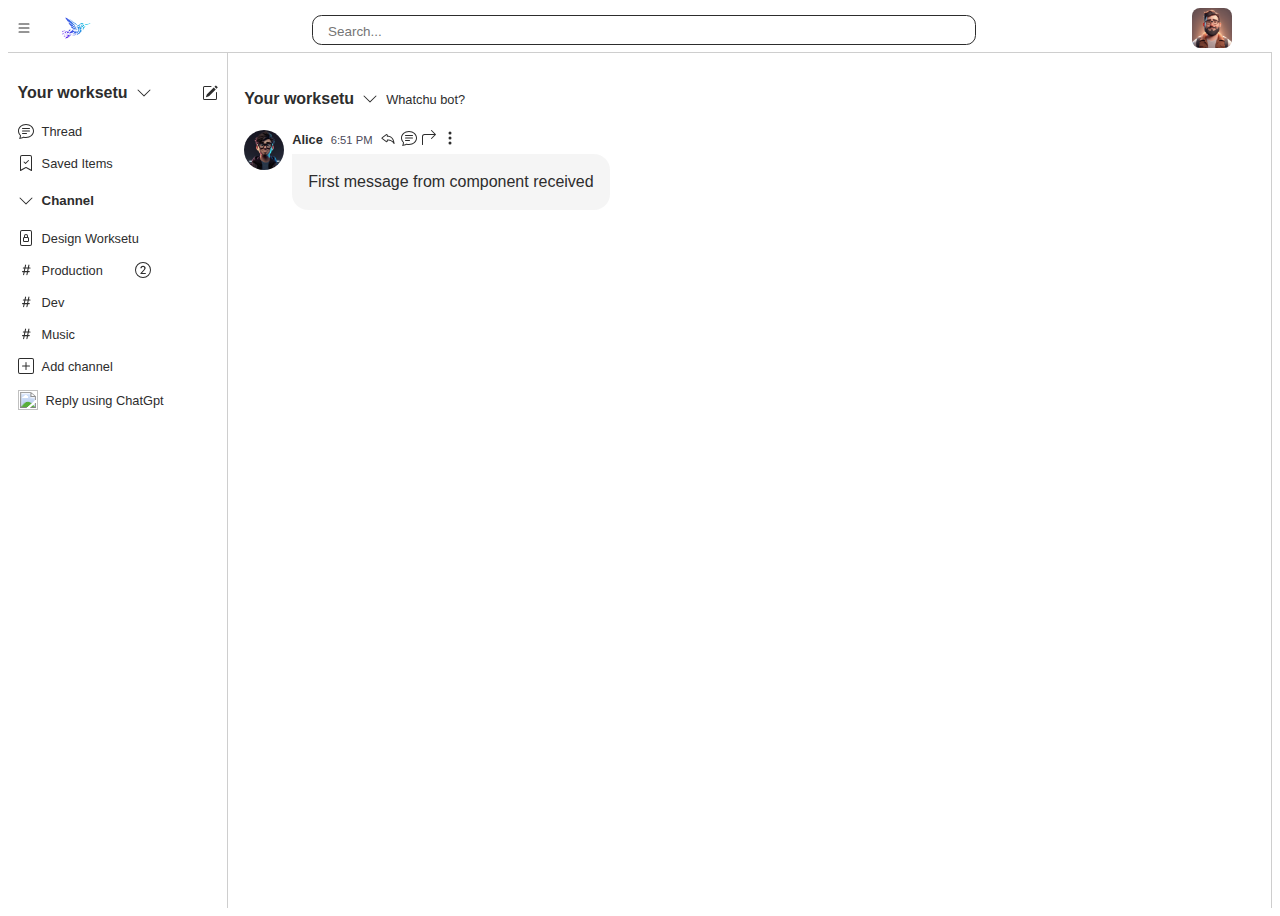
==== commit 65550a61: "4+ Feature added UI Updated" ====
--- a/check.html
+++ b/check.html
@@ -7,6 +7,7 @@
     <link rel="icon" type="image/x-icon" href="wlogo.png">
     <title>WorkSetu</title>
     <link href="style.css" rel="stylesheet" />
+   
 
 </head>
 
@@ -23,6 +24,7 @@
             </div>
             <!-- add extra logo -->
             <div class="logo">
+
                 <img class="logo-main" src="wlogo.png" alt="">
                 <span class="text w-title">worksetu</span>
             </div>
@@ -313,7 +315,7 @@
                 </div>
             </div>
             <div class="column" style="border-bottom: 1px solid grey; padding:10px" ;>
-                <span>Profile</span>
+                <a href="profile.html"><span>Profile</span></a>
                 <span>Preference</span>
             </div>
             <div class="column">
--- a/style.css
+++ b/style.css
@@ -69,6 +69,12 @@
     font-weight: 500;
 }
 
+a{
+    text-decoration: none;
+    color: var(--text-color);
+    cursor: pointer;
+}
+
 .input::placeholder {
     padding: 0.5em;
     color: #999999;
@@ -102,9 +108,12 @@
     border-radius: 5px;
     padding: 3em 1em;
 }
-.logo-main{
-    width:40px; height:40px
-}
+
+.logo-main {
+    width: 40px;
+    height: 40px
+}
+
 .input {
     line-height: 1.87em;
     display: flex;
@@ -165,6 +174,112 @@
     scale: 1.1;
 }
 
+/* ========================================image-cropper-css-step 2 page============================================== */
+.cropper-image-container {
+    flex: 1;
+    display: flex;
+    align-items: center;
+    justify-content: center;
+    border: 0.5px solid var(--border-color);
+    border-radius: 1em;
+}
+
+
+
+
+.img-box {
+    width: 100%;
+    padding: 2em;
+    display: flex;
+    flex-direction: column;
+    align-items: center;
+    gap: 2em;
+    border-radius: 2em;
+
+}
+
+
+.img-box img {
+    width: 300px;
+    height: 300px;
+    border-radius: 0.5em;
+
+}
+
+.button-continue {
+    display: flex;
+    gap: 1em;
+
+}
+
+
+
+.crop-popup {
+    display: none;
+    position: fixed;
+    top: 0;
+    left: 0;
+    width: 100%;
+    height: 100%;
+    background-color: var(--bg-color);
+    justify-content: center;
+    align-items: center;
+}
+
+.crop-container {
+    position: relative;
+    background-color: var(--bg-color);
+    padding: 20px;
+    max-width: 80%;
+    max-height: 80%;
+    min-width: 300px;
+    max-width: 600px;
+    overflow: auto;
+}
+
+.crop-container img {
+    max-width: 60%;
+    max-height: 60%;
+    height: auto;
+    width: auto;
+}
+
+.crop-container button {
+    display: block;
+    margin-top: 10px;
+}
+
+#saveCrop {
+    width: 100%;
+    padding: 0.8em;
+    border-radius: 0.5em;
+    border: none;
+    border: 1px solid var(--primary-color);
+    background-color: var(--primary-color);
+    font-size: 1em;
+    text-transform: uppercase;
+    transition: all ease 2s;
+    color: var(--text-color);
+    cursor: pointer;
+
+    position: sticky;
+    bottom: 0;
+    left: 0;
+    margin-top: 10px;
+    z-index: 1;
+}
+
+#imageInput {
+    display: none;
+}
+
+
+.upload-btn:hover {
+    background-color: rgb(121, 33, 222, 0.5);
+}
+
+
+
 /* Medium devices (tablets, 768px and up) */
 @media (max-width: 768px) {
     .center-form {
@@ -177,6 +292,26 @@
         padding-right: 1em;
         max-width: calc(100% - 2em);
     }
+
+    .img-box img {
+        width: 250px;
+        height: 250px;
+    }
+
+    .button-continue {
+        flex-direction: column;
+
+
+    }
+
+    .crop-container {
+        max-width: 80%;
+        font-size: 14px;
+    }
+
+    #saveCrop {
+        margin-top: 0;
+    }
 }
 
 
@@ -185,6 +320,29 @@
     height: calc(100vh - 44.5px);
     display: flex;
     flex: 1
+}
+
+.w-title {
+    cursor: pointer;
+    position: relative;
+}
+
+.w-title::after {
+    content: "";
+    position: absolute;
+    left: 0;
+    right: 0;
+    bottom: 0;
+    height: 2px;
+    width: 0%;
+    border-radius: 2px;
+    background-color: var(--primary-color);
+    transition: all ease 2s;
+
+}
+
+.w-title:hover::after {
+    width: 100%;
 }
 
 .nav {
@@ -196,7 +354,7 @@
     justify-content: space-between;
     align-items: center;
     gap: 2em;
-    
+
 }
 
 
@@ -292,7 +450,7 @@
 .message-container {
     flex: 1;
     overflow-y: auto;
-   
+
 
 
 }
@@ -355,25 +513,23 @@
     /* Adjust the maximum width as needed */
 }
 
-.sender-name-time {
-    justify-content: flex-end;
-}
+
 
 .sender {
-
-    justify-content: flex-end;
+    flex-direction: row-reverse;
+    justify-content: end;
     align-items: flex-start;
     max-width: 50%;
     margin-left: auto;
-   
-
-}
+
+}
+
 
 .receiver {
-
     justify-content: flex-start;
     align-items: flex-start;
     max-width: 50%;
+    margin-right: auto;
 
 }
 
@@ -387,67 +543,82 @@
 
 .sender-text {
     padding: 1em;
-
     background-color: var(--message-text-bg);
-
     border-bottom-right-radius: 1em;
     border-bottom-left-radius: 1em;
     border-top-left-radius: 1em;
 }
 
-
-
-.message-head-content {
+.sender-name-time {
+    justify-content: flex-end;
+}
+
+
+.receiver-zone {
     display: flex;
     position: relative;
     justify-content: space-between;
     align-items: center;
 }
 
-.forward-share-container {
+.sender-zone {
     position: relative;
-
-
-
-
-}
-
-.forward-share-thread {
-    width: 50%;
-    position: absolute;
+    display: flex;
+    flex-direction: row-reverse;
+    align-items: center;
+    justify-content: space-between;
+}
+
+.message-toolbar-container {
+    position: relative;
+
+
+
+}
+
+.message-toolbar {
+
+    position: relative;
     display: flex;
     cursor: pointer;
-    margin: auto;
-
-    /* display: none; */
-
-    margin-left: -5em;
-    margin-top: -0.5em;
-
-    gap: 0.6em;
-
-
+    display: none;
+    gap: 0.5em;
+
+}
+
+.sender .message-toolbar {
+    flex-direction: row-reverse;
 }
 
 
 .message-options {
-
     background-color: var(--message);
     position: absolute;
-
-    margin-left: 0.5em;
-    margin-top: 1em;
-
     display: flex;
     flex-direction: column;
     flex-wrap: wrap;
-    opacity: 0;
+    display: none;
     gap: 1em;
-    padding: 1em 1em;
+    padding: 1em;
     border-radius: 0.5em;
     border: 0.5px solid var(--border-color);
     z-index: 9999;
 
+
+}
+
+.sender .message-options {
+    top: 0;
+    right: 100%;
+}
+
+.receiver .message-options {
+    top: 0;
+    left: 100%;
+}
+
+.message-options span {
+    cursor: pointer;
 }
 
 .message-options-elements {
@@ -458,31 +629,27 @@
 
 }
 
-.three-option-visible {
-    display: flex;
-    gap: 0.5em;
-    opacity: 0;
-
-}
-
-.receiver:hover .three-option-visible {
-    opacity: 1;
-}
-
-.forward-share-container:hover .message-options {
-    opacity: 1;
-
-}
-
-
-
-
+
+.receiver:hover .message-toolbar {
+    display: flex;
+}
+
+.sender:hover .message-toolbar {
+    display: flex;
+}
+
+.three-dots {
+    outline: none;
+}
+
+.three-dots:focus+.message-options {
+    display: flex;
+
+}
 
 .message-options svg {
     cursor: pointer;
 }
-
-
 
 @media (max-width: 1200px) {
 
@@ -533,9 +700,9 @@
 
 .logo:hover .text {
     opacity: 1;
-    color: transparent;
-    -webkit-text-stroke: 0.9px var(--text-color);
-    
+    /* color: transparent;
+    -webkit-text-stroke: 0.5px var(--text-color); */
+
 }
 
 /* =========================Thread=================================== */
@@ -607,7 +774,7 @@
 
 .textStyle {
     position: absolute;
-    max-width: 55%;
+    bottom: 4em;
     display: flex;
     flex-wrap: wrap;
     gap: 1em;
@@ -1015,4 +1182,193 @@
     .menu-button-leftbar {
         display: block;
     }
+}
+
+
+/*============ profile============ */
+
+.container-prof {
+    width: 100%;
+    margin: auto;
+}
+
+.navbar-prof {
+    width: 100%;
+    display: flex;
+    justify-content: space-between;
+    align-items: center;
+    padding: 1em;
+    width: calc(100% - 2em);
+}
+
+.left {
+    display: flex;
+}
+
+.logo-prof img {
+    width: 80px;
+}
+
+.right {
+    display: flex;
+    gap: 1em;
+}
+
+.righticons {
+    display: flex;
+    justify-content: center;
+    align-items: center;
+
+}
+
+.righticons:nth-child(3) {
+    gap: 1em;
+}
+
+.righticons img {
+    /* height: 50px; */
+    width: 40px;
+}
+
+.editprofile-container {
+    width: 60%;
+    margin: auto;
+    max-width: 80%;
+    display: flex;
+    flex-direction: column;
+    justify-content: center;
+    align-items: center;
+    border-radius: 1em;
+    background-color: rgb(144, 143, 143, 0.1);
+
+
+
+}
+input[type="number"]::-webkit-inner-spin-button,
+input[type="number"]::-webkit-outer-spin-button {
+  -webkit-appearance: none;
+  appearance: none;
+
+}
+
+.editprof {
+    width: 100%;
+    display: flex;
+    justify-content: center;
+    align-items: center;
+    padding: 2em;
+    width: calc(100% - 4em);
+    gap: 10px;
+
+}
+
+.editprof span {
+    font-size: 1.5em;
+    color: var(--text-color);
+}
+
+.profilepage-main {
+    display: flex;
+    justify-content: center;
+    align-items: center;
+    /* justify-content: space-around; */
+    gap: 3em;
+    padding: 2em;
+    width: calc(100% - 4em);
+
+}
+
+.leftside {
+    width: 100%;
+    display: flex;
+    flex-direction: column;
+    gap: 1em;
+    align-items: center;
+}
+
+.leftside img {
+    width: 250px;
+    border-radius: 0.5em;
+}
+
+.rightside {
+    width: 100%;
+    display: flex;
+    flex-direction: column;
+    align-items: center;
+    gap: 2em;
+    justify-content: center;
+}
+
+.rightside input {
+    width: 70%;
+    padding: 1em;
+    justify-content: end;
+    color: var(--text-color);
+    border: none;
+    background-color: var(--bg-color);
+    border: 1px solid var(--border-color);
+    border-radius: 0.5em;
+}
+
+.rightside input:focus {
+    outline: none;
+    border-color: var(--primary-color);
+}
+
+.inputs {
+    width:100%;
+    display: flex;
+    justify-content: start;
+    align-items: center;
+    gap: 2em;
+}
+
+.inputs span {
+    flex: 1;
+    font-size: 1em;
+    justify-content: flex-start;
+}
+
+.saveandcancel {
+    width: 100%;
+    display: flex;
+
+    justify-content: space-between;
+    gap: 0.5em;
+}
+
+@media screen and (max-width:1200px) {
+    .profilepage-main {
+        flex-direction: column;
+    }
+    .saveandcancel button{
+        width: 40%;
+    }
+}
+
+@media screen and (max-width:768px){
+
+    .editprofile-container{
+        width: 90%;
+       
+    }
+    .leftside img{
+        width: 150px;
+    }
+    .leftside button{
+        font-size: 1em;
+    }
+    .saveandcancel button{
+        
+        font-size: 1em;
+    }
+    .rightside input{
+        font-size: 0.7em;
+        width: 50%;
+    }
+    .editprof{
+       
+    }
+
 }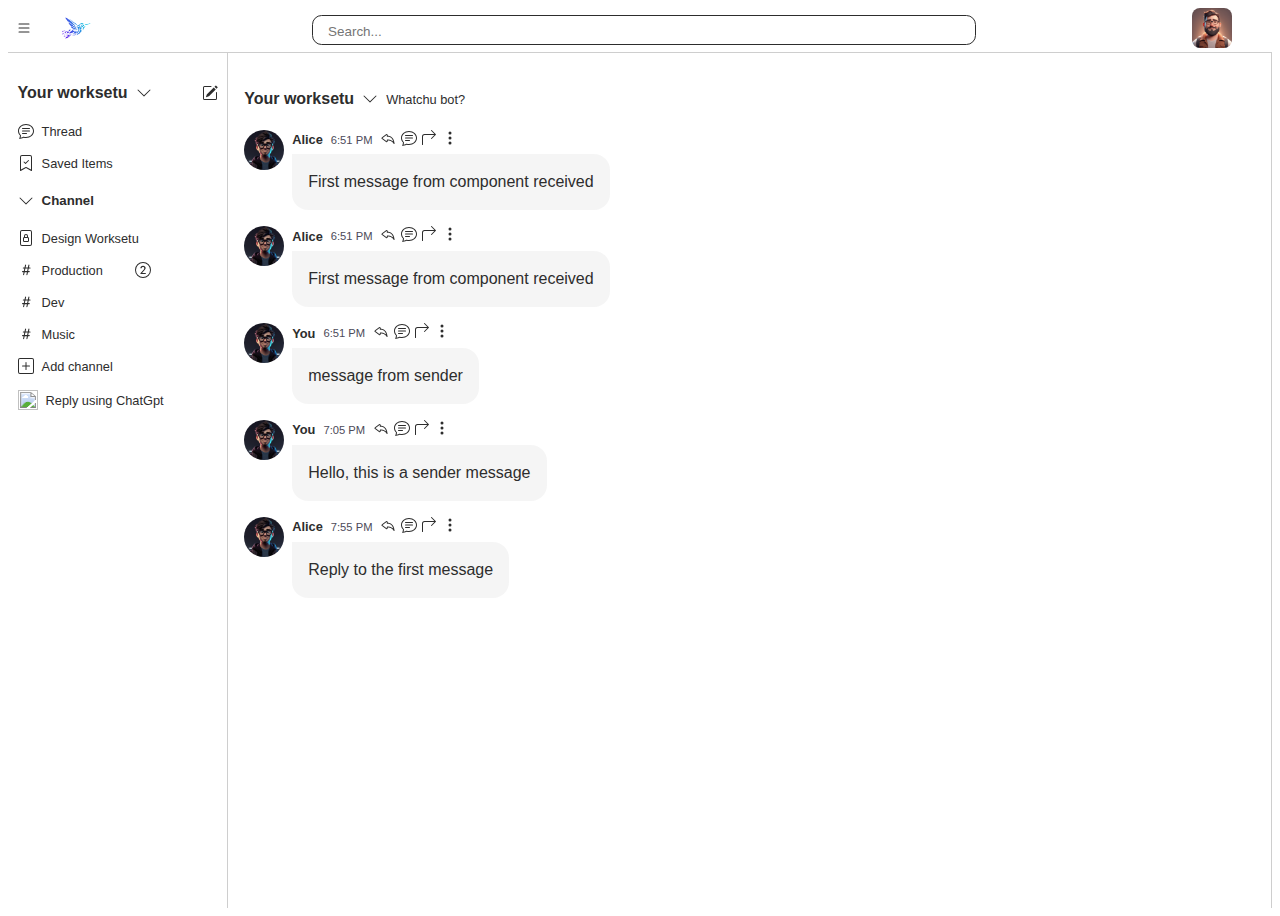
==== commit 58f83587: "Check" ====
--- a/check.html
+++ b/check.html
@@ -7,7 +7,6 @@
     <link rel="icon" type="image/x-icon" href="wlogo.png">
     <title>WorkSetu</title>
     <link href="style.css" rel="stylesheet" />
-   
 
 </head>
 
@@ -24,7 +23,6 @@
             </div>
             <!-- add extra logo -->
             <div class="logo">
-
                 <img class="logo-main" src="wlogo.png" alt="">
                 <span class="text w-title">worksetu</span>
             </div>
@@ -235,9 +233,7 @@
     </div>
     </div>
 
-
     <!--================================================================= pop up adding ============================================================-->
-
 
     <!-- workspace-detail popup-container -->
     <div class="workspace-detail popup-container">
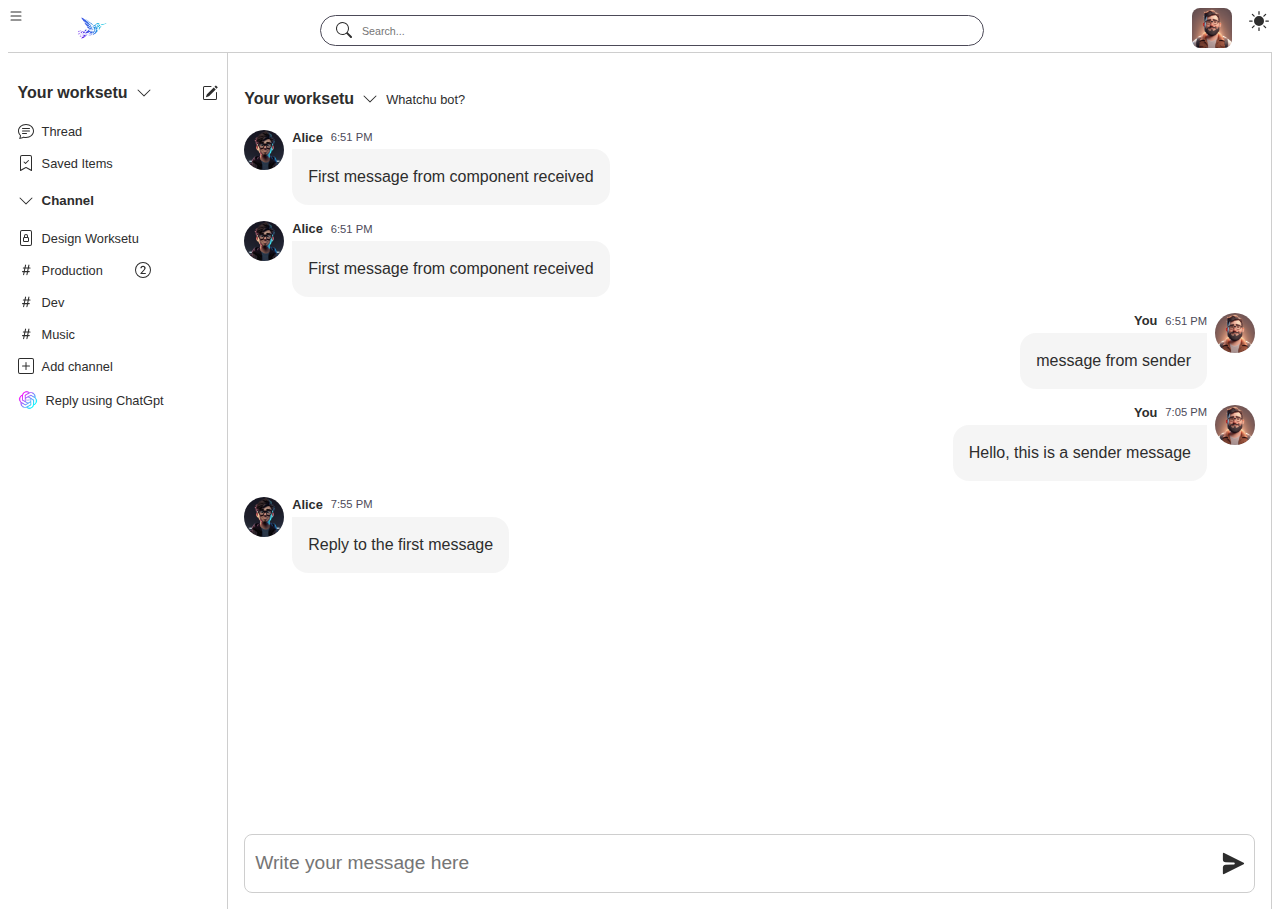
==== commit 56acb494: "Redesigned UI" ====
--- a/check.html
+++ b/check.html
@@ -7,177 +7,18 @@
     <link rel="icon" type="image/x-icon" href="wlogo.png">
     <title>WorkSetu</title>
     <link href="style.css" rel="stylesheet" />
+   
 
 </head>
-
 <body>
     <!-- header -->
-    <div class="nav">
-        <div style="display: flex;align-items: center;gap: 1em;">
-            <div class="menu-sidebar" style="padding: 0.5em;">
-                <svg xmlns="http://www.w3.org/2000/svg" width="16" height="16" fill="currentColor" class="bi bi-list"
-                    viewBox="0 0 16 16">
-                    <path fill-rule="evenodd"
-                        d="M2.5 12a.5.5 0 0 1 .5-.5h10a.5.5 0 0 1 0 1H3a.5.5 0 0 1-.5-.5zm0-4a.5.5 0 0 1 .5-.5h10a.5.5 0 0 1 0 1H3a.5.5 0 0 1-.5-.5zm0-4a.5.5 0 0 1 .5-.5h10a.5.5 0 0 1 0 1H3a.5.5 0 0 1-.5-.5z" />
-                </svg>
-            </div>
-            <!-- add extra logo -->
-            <div class="logo">
-                <img class="logo-main" src="wlogo.png" alt="">
-                <span class="text w-title">worksetu</span>
-            </div>
-        </div>
-        <input class="search" type="text" placeholder="Search...">
-        <div style="display: flex;align-items: center;gap: 1em;">
-            <div class="search-icon">
-                <svg xmlns="http://www.w3.org/2000/svg" width="16" height="16" fill="currentColor" class="bi bi-search"
-                    viewBox="0 0 16 16">
-                    <path
-                        d="M11.742 10.344a6.5 6.5 0 1 0-1.397 1.398h-.001c.03.04.062.078.098.115l3.85 3.85a1 1 0 0 0 1.415-1.414l-3.85-3.85a1.007 1.007 0 0 0-.115-.1zM12 6.5a5.5 5.5 0 1 1-11 0 5.5 5.5 0 0 1 11 0z" />
-                </svg>
-            </div>
-            <div class="profile-image-nav">
-                <img src="sender.png" alt="Me"
-                    style=" width: 40px; height:40px; margin-right:2.5em; border-radius:0.5em; cursor:pointer;">
-            </div>
-        </div>
-    </div>
+    <nav-bar></nav-bar>
     <!-- side bar -->
+    
     <div class="container1" style="display: flex; flex:1">
-        <div class="sidebar">
-            <div class="content" style="  display: flex; flex-direction:column; ">
-                <div class="top" style="display: flex; justify-content:space-between; align-items:center;">
-                    <div class="row">
-                        <div class="row yourslack" id="yourSlackButton" style="cursor: pointer;">
-                            <h4>Your worksetu</h4>
-                            <svg xmlns="http://www.w3.org/2000/svg" width="16" height="16" fill="currentColor"
-                                class="bi bi-chevron-down" viewBox="0 0 16 16">
-                                <path fill-rule="evenodd"
-                                    d="M1.646 4.646a.5.5 0 0 1 .708 0L8 10.293l5.646-5.647a.5.5 0 0 1 .708.708l-6 6a.5.5 0 0 1-.708 0l-6-6a.5.5 0 0 1 0-.708z" />
-                            </svg>
-                        </div>
-                    </div>
-                    <svg class="work-detail" xmlns="http://www.w3.org/2000/svg" width="16" height="16"
-                        fill="currentColor" class="bi bi-pencil-square" viewBox="0 0 16 16">
-                        <path
-                            d="M15.502 1.94a.5.5 0 0 1 0 .706L14.459 3.69l-2-2L13.502.646a.5.5 0 0 1 .707 0l1.293 1.293zm-1.75 2.456-2-2L4.939 9.21a.5.5 0 0 0-.121.196l-.805 2.414a.25.25 0 0 0 .316.316l2.414-.805a.5.5 0 0 0 .196-.12l6.813-6.814z" />
-                        <path fill-rule="evenodd"
-                            d="M1 13.5A1.5 1.5 0 0 0 2.5 15h11a1.5 1.5 0 0 0 1.5-1.5v-6a.5.5 0 0 0-1 0v6a.5.5 0 0 1-.5.5h-11a.5.5 0 0 1-.5-.5v-11a.5.5 0 0 1 .5-.5H9a.5.5 0 0 0 0-1H2.5A1.5 1.5 0 0 0 1 2.5v11z" />
-                    </svg>
-                </div>
-            </div>
-            <div class="column">
-                <div class="row">
-                    <svg xmlns="http://www.w3.org/2000/svg" width="16" height="16" fill="currentColor"
-                        class="bi bi-chat-text" viewBox="0 0 16 16">
-                        <path
-                            d="M2.678 11.894a1 1 0 0 1 .287.801 10.97 10.97 0 0 1-.398 2c1.395-.323 2.247-.697 2.634-.893a1 1 0 0 1 .71-.074A8.06 8.06 0 0 0 8 14c3.996 0 7-2.807 7-6 0-3.192-3.004-6-7-6S1 4.808 1 8c0 1.468.617 2.83 1.678 3.894zm-.493 3.905a21.682 21.682 0 0 1-.713.129c-.2.032-.352-.176-.273-.362a9.68 9.68 0 0 0 .244-.637l.003-.01c.248-.72.45-1.548.524-2.319C.743 11.37 0 9.76 0 8c0-3.866 3.582-7 8-7s8 3.134 8 7-3.582 7-8 7a9.06 9.06 0 0 1-2.347-.306c-.52.263-1.639.742-3.468 1.105z" />
-                        <path
-                            d="M4 5.5a.5.5 0 0 1 .5-.5h7a.5.5 0 0 1 0 1h-7a.5.5 0 0 1-.5-.5zM4 8a.5.5 0 0 1 .5-.5h7a.5.5 0 0 1 0 1h-7A.5.5 0 0 1 4 8zm0 2.5a.5.5 0 0 1 .5-.5h4a.5.5 0 0 1 0 1h-4a.5.5 0 0 1-.5-.5z" />
-                    </svg>
-                    <span>Thread</span>
-                </div>
-                <div class="row">
-                    <svg xmlns="http://www.w3.org/2000/svg" width="16" height="16" fill="currentColor"
-                        class="bi bi-bookmark-check" viewBox="0 0 16 16">
-                        <path fill-rule="evenodd"
-                            d="M10.854 5.146a.5.5 0 0 1 0 .708l-3 3a.5.5 0 0 1-.708 0l-1.5-1.5a.5.5 0 1 1 .708-.708L7.5 7.793l2.646-2.647a.5.5 0 0 1 .708 0z" />
-                        <path
-                            d="M2 2a2 2 0 0 1 2-2h8a2 2 0 0 1 2 2v13.5a.5.5 0 0 1-.777.416L8 13.101l-5.223 2.815A.5.5 0 0 1 2 15.5V2zm2-1a1 1 0 0 0-1 1v12.566l4.723-2.482a.5.5 0 0 1 .554 0L13 14.566V2a1 1 0 0 0-1-1H4z" />
-                    </svg>
-                    <span>Saved Items</span>
-                </div>
-            </div>
-
-            <!-- channel -->
-
-            <div class="row">
-                <svg xmlns="http://www.w3.org/2000/svg" width="16" height="16" fill="currentColor"
-                    class="bi bi-chevron-down" viewBox="0 0 16 16">
-                    <path fill-rule="evenodd"
-                        d="M1.646 4.646a.5.5 0 0 1 .708 0L8 10.293l5.646-5.647a.5.5 0 0 1 .708.708l-6 6a.5.5 0 0 1-.708 0l-6-6a.5.5 0 0 1 0-.708z" />
-                </svg>
-                <h5>Channel</h5>
-            </div>
-
-
-            <div class="column">
-                <div class="row">
-                    <svg xmlns="http://www.w3.org/2000/svg" width="16" height="16" fill="currentColor"
-                        class="bi bi-file-lock" viewBox="0 0 16 16">
-                        <path
-                            d="M8 5a1 1 0 0 1 1 1v1H7V6a1 1 0 0 1 1-1zm2 2.076V6a2 2 0 1 0-4 0v1.076c-.54.166-1 .597-1 1.224v2.4c0 .816.781 1.3 1.5 1.3h3c.719 0 1.5-.484 1.5-1.3V8.3c0-.627-.46-1.058-1-1.224zM6.105 8.125A.637.637 0 0 1 6.5 8h3a.64.64 0 0 1 .395.125c.085.068.105.133.105.175v2.4c0 .042-.02.107-.105.175A.637.637 0 0 1 9.5 11h-3a.637.637 0 0 1-.395-.125C6.02 10.807 6 10.742 6 10.7V8.3c0-.042.02-.107.105-.175z" />
-                        <path
-                            d="M4 0a2 2 0 0 0-2 2v12a2 2 0 0 0 2 2h8a2 2 0 0 0 2-2V2a2 2 0 0 0-2-2H4zm0 1h8a1 1 0 0 1 1 1v12a1 1 0 0 1-1 1H4a1 1 0 0 1-1-1V2a1 1 0 0 1 1-1z" />
-                    </svg>
-                    <span>Design Worksetu</span>
-                </div>
-                <div class="row" style="gap:2em">
-
-                    <div class="row">
-                        <svg xmlns="http://www.w3.org/2000/svg" width="16" height="16" fill="currentColor"
-                            class="bi bi-hash" viewBox="0 0 16 16">
-                            <path
-                                d="M8.39 12.648a1.32 1.32 0 0 0-.015.18c0 .305.21.508.5.508.266 0 .492-.172.555-.477l.554-2.703h1.204c.421 0 .617-.234.617-.547 0-.312-.188-.53-.617-.53h-.985l.516-2.524h1.265c.43 0 .618-.227.618-.547 0-.313-.188-.524-.618-.524h-1.046l.476-2.304a1.06 1.06 0 0 0 .016-.164.51.51 0 0 0-.516-.516.54.54 0 0 0-.539.43l-.523 2.554H7.617l.477-2.304c.008-.04.015-.118.015-.164a.512.512 0 0 0-.523-.516.539.539 0 0 0-.531.43L6.53 5.484H5.414c-.43 0-.617.22-.617.532 0 .312.187.539.617.539h.906l-.515 2.523H4.609c-.421 0-.609.219-.609.531 0 .313.188.547.61.547h.976l-.516 2.492c-.008.04-.015.125-.015.18 0 .305.21.508.5.508.265 0 .492-.172.554-.477l.555-2.703h2.242l-.515 2.492zm-1-6.109h2.266l-.515 2.563H6.859l.532-2.563z" />
-                        </svg>
-                        <span>Production</span>
-                    </div>
-                    <svg xmlns="http://www.w3.org/2000/svg" width="16" height="16" fill="currentColor"
-                        class="bi bi-2-circle" viewBox="0 0 16 16">
-                        <path
-                            d="M1 8a7 7 0 1 0 14 0A7 7 0 0 0 1 8Zm15 0A8 8 0 1 1 0 8a8 8 0 0 1 16 0ZM6.646 6.24v.07H5.375v-.064c0-1.213.879-2.402 2.637-2.402 1.582 0 2.613.949 2.613 2.215 0 1.002-.6 1.667-1.287 2.43l-.096.107-1.974 2.22v.077h3.498V12H5.422v-.832l2.97-3.293c.434-.475.903-1.008.903-1.705 0-.744-.557-1.236-1.313-1.236-.843 0-1.336.615-1.336 1.306Z" />
-                    </svg>
-
-                </div>
-                <div class="row" style="gap:2em">
-
-                    <div class="row">
-                        <svg xmlns="http://www.w3.org/2000/svg" width="16" height="16" fill="currentColor"
-                            class="bi bi-hash" viewBox="0 0 16 16">
-                            <path
-                                d="M8.39 12.648a1.32 1.32 0 0 0-.015.18c0 .305.21.508.5.508.266 0 .492-.172.555-.477l.554-2.703h1.204c.421 0 .617-.234.617-.547 0-.312-.188-.53-.617-.53h-.985l.516-2.524h1.265c.43 0 .618-.227.618-.547 0-.313-.188-.524-.618-.524h-1.046l.476-2.304a1.06 1.06 0 0 0 .016-.164.51.51 0 0 0-.516-.516.54.54 0 0 0-.539.43l-.523 2.554H7.617l.477-2.304c.008-.04.015-.118.015-.164a.512.512 0 0 0-.523-.516.539.539 0 0 0-.531.43L6.53 5.484H5.414c-.43 0-.617.22-.617.532 0 .312.187.539.617.539h.906l-.515 2.523H4.609c-.421 0-.609.219-.609.531 0 .313.188.547.61.547h.976l-.516 2.492c-.008.04-.015.125-.015.18 0 .305.21.508.5.508.265 0 .492-.172.554-.477l.555-2.703h2.242l-.515 2.492zm-1-6.109h2.266l-.515 2.563H6.859l.532-2.563z" />
-                        </svg>
-                        <span>Dev</span>
-                    </div>
-                    <!-- <svg xmlns="http://www.w3.org/2000/svg" width="16" height="16" fill="currentColor" class="bi bi-2-circle" viewBox="0 0 16 16">
-                        <path d="M1 8a7 7 0 1 0 14 0A7 7 0 0 0 1 8Zm15 0A8 8 0 1 1 0 8a8 8 0 0 1 16 0ZM6.646 6.24v.07H5.375v-.064c0-1.213.879-2.402 2.637-2.402 1.582 0 2.613.949 2.613 2.215 0 1.002-.6 1.667-1.287 2.43l-.096.107-1.974 2.22v.077h3.498V12H5.422v-.832l2.97-3.293c.434-.475.903-1.008.903-1.705 0-.744-.557-1.236-1.313-1.236-.843 0-1.336.615-1.336 1.306Z"/>
-                      </svg> -->
-
-                </div>
-                <div class="row" style="gap:2em">
-
-                    <div class="row">
-                        <svg xmlns="http://www.w3.org/2000/svg" width="16" height="16" fill="currentColor"
-                            class="bi bi-hash" viewBox="0 0 16 16">
-                            <path
-                                d="M8.39 12.648a1.32 1.32 0 0 0-.015.18c0 .305.21.508.5.508.266 0 .492-.172.555-.477l.554-2.703h1.204c.421 0 .617-.234.617-.547 0-.312-.188-.53-.617-.53h-.985l.516-2.524h1.265c.43 0 .618-.227.618-.547 0-.313-.188-.524-.618-.524h-1.046l.476-2.304a1.06 1.06 0 0 0 .016-.164.51.51 0 0 0-.516-.516.54.54 0 0 0-.539.43l-.523 2.554H7.617l.477-2.304c.008-.04.015-.118.015-.164a.512.512 0 0 0-.523-.516.539.539 0 0 0-.531.43L6.53 5.484H5.414c-.43 0-.617.22-.617.532 0 .312.187.539.617.539h.906l-.515 2.523H4.609c-.421 0-.609.219-.609.531 0 .313.188.547.61.547h.976l-.516 2.492c-.008.04-.015.125-.015.18 0 .305.21.508.5.508.265 0 .492-.172.554-.477l.555-2.703h2.242l-.515 2.492zm-1-6.109h2.266l-.515 2.563H6.859l.532-2.563z" />
-                        </svg>
-                        <span>Music</span>
-                    </div>
-                </div>
-                <div class="row" style="gap:2em">
-                    <div class="row add-channel" style="cursor:pointer">
-                        <svg xmlns="http://www.w3.org/2000/svg" width="16" height="16" fill="currentColor"
-                            class="bi bi-plus-square" viewBox="0 0 16 16">
-                            <path
-                                d="M14 1a1 1 0 0 1 1 1v12a1 1 0 0 1-1 1H2a1 1 0 0 1-1-1V2a1 1 0 0 1 1-1h12zM2 0a2 2 0 0 0-2 2v12a2 2 0 0 0 2 2h12a2 2 0 0 0 2-2V2a2 2 0 0 0-2-2H2z" />
-                            <path
-                                d="M8 4a.5.5 0 0 1 .5.5v3h3a.5.5 0 0 1 0 1h-3v3a.5.5 0 0 1-1 0v-3h-3a.5.5 0 0 1 0-1h3v-3A.5.5 0 0 1 8 4z" />
-                        </svg>
-                        <span>Add channel</span>
-                    </div>
-                </div>
-                <div class="row" style="gap:2em">
-                    <div class="row add-channel" style="cursor:pointer;">
-                        <img style="width: 20px; height:20px" src="chatgpt-4.png"
-                            alt="">
-                        <span>Reply using ChatGpt</span>
-                    </div>
-                </div>
-            </div>
-        </div>
+        <side-bar></side-bar>
         <!-- Chat content -->
-
+        
         <div class="chat-content">
             <div class="row">
                 <h4>Your worksetu</h4>
@@ -233,7 +74,9 @@
     </div>
     </div>
 
+
     <!--================================================================= pop up adding ============================================================-->
+
 
     <!-- workspace-detail popup-container -->
     <div class="workspace-detail popup-container">
@@ -253,7 +96,7 @@
     </div>
 
 
-    <!-- you-slack popup -->
+    <!-- you-worksetu popup -->
     <div class="your-slack popup" id="yourSlackPopup">
         <div class="column">
             <div class="row">
@@ -387,6 +230,7 @@
         </div>
     </div>
 
+    
     <div class="edit-workspace-detail-popup">
         <div class="column">
             <span style="font-size:1em; font-weight:600 ">Edit workspace detail</span>
@@ -459,21 +303,23 @@
 
     
     <!-- sender and receiver component -->
-    <script src="messageBox.js"></script>
+    <script src="components/navBar.js"></script>
+    <script src="components/sideBarComponent.js"></script>
+    <script src="components/messageBox.js"></script>
     <!-- sender and receiver component called under this -->
-    <script src="messageList.js"></script>
+    <script src="components/messageList.js"></script>
 
     <!-- input box hide svg script -->
     <script src="inputbox.js"></script>
-    <script src="send-messageBox.js"></script>  
+    <script src="components/send-messageBox.js"></script>  
     <!-- message forward share reply thread -->
     <!-- <script src="messageoption.js"></script> -->
     <!-- Reply thread script -->
     <script src="replythread.js"></script>
     <!-- hide sidebar script -->
-    <script src="sidebar.js"></script>
+    <script src="components/sidebar.js"></script>
     <!-- dark mode script -->
-    <script src="darkmode.js"></script>
+    <script src="components/darkmode.js"></script>
     <!-- popup script -->
     <script src="popupscript.js"></script>
 
--- a/style.css
+++ b/style.css
@@ -111,7 +111,8 @@
 
 .logo-main {
     width: 40px;
-    height: 40px
+    height: 40px;
+  
 }
 
 .input {
@@ -220,7 +221,7 @@
     top: 0;
     left: 0;
     width: 100%;
-    height: 100%;
+    height: 80vh;
     background-color: var(--bg-color);
     justify-content: center;
     align-items: center;
@@ -228,18 +229,24 @@
 
 .crop-container {
     position: relative;
-    background-color: var(--bg-color);
-    padding: 20px;
+    display: flex;
+    flex-direction: column;
+    gap: 1em;
+    background-color: var(--bg-color);
+    padding: 2em;
+    width: calc(100% - 4em);
     max-width: 80%;
     max-height: 80%;
     min-width: 300px;
-    max-width: 600px;
-    overflow: auto;
+    max-width: 500px;
+    overflow: hidden;
+    box-shadow: var(--box-shadow);
 }
 
 .crop-container img {
-    max-width: 60%;
-    max-height: 60%;
+    max-width: 50%;
+    max-height: 50%;
+   
     height: auto;
     width: auto;
 }
@@ -248,26 +255,18 @@
     display: block;
     margin-top: 10px;
 }
-
-#saveCrop {
-    width: 100%;
-    padding: 0.8em;
-    border-radius: 0.5em;
-    border: none;
-    border: 1px solid var(--primary-color);
-    background-color: var(--primary-color);
-    font-size: 1em;
-    text-transform: uppercase;
-    transition: all ease 2s;
-    color: var(--text-color);
-    cursor: pointer;
-
-    position: sticky;
-    bottom: 0;
-    left: 0;
-    margin-top: 10px;
-    z-index: 1;
-}
+.two-button{
+width: 100%;
+display: flex;
+color: var(--text-color);
+transition: all ease 2s;
+align-items: center;
+justify-content: center;
+gap: 1em;
+z-index: 5;
+}
+
+
 
 #imageInput {
     display: none;
@@ -308,10 +307,11 @@
         max-width: 80%;
         font-size: 14px;
     }
-
-    #saveCrop {
-        margin-top: 0;
-    }
+    .two-button .button{
+        font-size: 1em;
+    }
+
+   
 }
 
 
@@ -354,34 +354,44 @@
     justify-content: space-between;
     align-items: center;
     gap: 2em;
-
-}
-
-
-.search {
-    line-height: 1.5em;
+    z-index: 9999;
+
+}
+
+.nav-search-bar{
+   
+    display: flex;
+    gap: 0.5em;
     align-items: center;
     width: 100%;
     max-width: 50%;
-    border-radius: 0.5em;
+    border-radius: 5em;
     background-color: var(--nav);
     border-color: var(--sub-text-color);
     color: var(--text-color);
-    border: 1.7px solid var(--text-color);
-    padding: 0 15px;
-    font-size: 1.2em;
-    outline: none;
-}
-
-.search:focus {
-    /* border-color: var(--primary-color); */
-    border: 1.7px solid var(--primary-color);
-}
+    border: 1px solid var(--sub-text-color);
+    padding: 6px 15px;
+    font-size: 1em;
+    
+}
+
+.nav-search-bar:focus{
+   
+    border-color: var(--primary-color);
+}
+
+.search {
+  background-color: var(--nav);
+  border: none;
+  color: var(--text-color);
+  outline: none;
+
+}
+
+
 
 .search::placeholder {
-
-    font-size: 0.7em;
-    ;
+    font-size: 0.8em;;
 }
 
 .row {
@@ -427,11 +437,11 @@
 
 
 .sidebar {
+    position: sticky;
     padding: 0.6em;
     flex: 0.1;
     background-color: var(--sidebar);
     min-width: 200px;
-    border-top: 0.05px solid var(--border-color);
     border-right: 0.05px solid var(--border-color);
     z-index: 999;
 }
@@ -442,7 +452,6 @@
     background-color: var(--message);
     display: flex;
     flex-direction: column;
-    border-top: 0.05px solid var(--border-color);
     border-right: 0.05px solid var(--border-color);
 
 }
@@ -450,9 +459,14 @@
 .message-container {
     flex: 1;
     overflow-y: auto;
-
-
-
+}
+.menu-sidebar{
+    position: absolute;
+    top: 0;
+    left: 0;
+    z-index: 9999;
+ 
+   
 }
 
 @media (max-width: 768px) {
@@ -665,7 +679,7 @@
         cursor: pointer;
     }
 
-    .search {
+    .nav-search-bar {
         display: none;
     }
 
@@ -1188,50 +1202,14 @@
 /*============ profile============ */
 
 .container-prof {
-    width: 100%;
-    margin: auto;
-}
-
-.navbar-prof {
-    width: 100%;
-    display: flex;
-    justify-content: space-between;
-    align-items: center;
-    padding: 1em;
-    width: calc(100% - 2em);
-}
-
-.left {
-    display: flex;
-}
-
-.logo-prof img {
-    width: 80px;
-}
-
-.right {
-    display: flex;
-    gap: 1em;
-}
-
-.righticons {
-    display: flex;
-    justify-content: center;
-    align-items: center;
-
-}
-
-.righticons:nth-child(3) {
-    gap: 1em;
-}
-
-.righticons img {
-    /* height: 50px; */
-    width: 40px;
-}
+   flex:1;
+   margin: auto;
+}
+
+
 
 .editprofile-container {
-    width: 60%;
+    width: 80%;
     margin: auto;
     max-width: 80%;
     display: flex;
@@ -1271,6 +1249,7 @@
     display: flex;
     justify-content: center;
     align-items: center;
+    flex-direction: row-reverse;
     /* justify-content: space-around; */
     gap: 3em;
     padding: 2em;
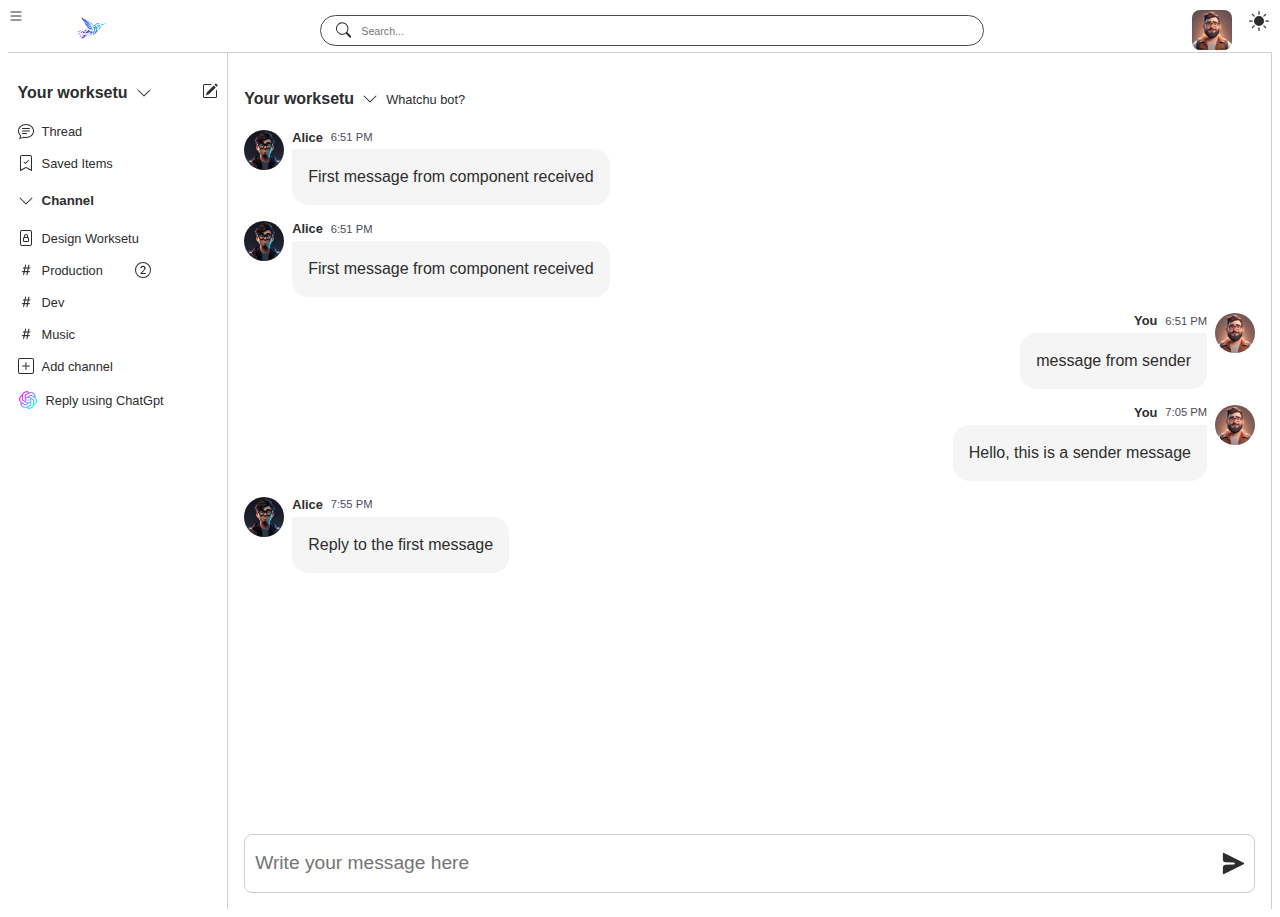
==== commit 7f4a696e: "15+ new feature added" ====
--- a/check.html
+++ b/check.html
@@ -7,6 +7,7 @@
     <link rel="icon" type="image/x-icon" href="wlogo.png">
     <title>WorkSetu</title>
     <link href="style.css" rel="stylesheet" />
+
    
 
 </head>
@@ -41,11 +42,7 @@
             <send-message-box></send-message-box>
            
         </div>
-
-
-
-
-
+    
         <!--========================== thread=========== -->
         <div class="thread" id="threads">
             <div class="row" style="justify-content:space-between;">
@@ -64,8 +61,6 @@
             <!-- message content -->
             <div class="message-container column">
                 <message-list></message-list>
-             
-
             </div>
             <!-- message input -->
             <send-message-box></send-message-box>
@@ -75,253 +70,25 @@
     </div>
 
 
-    <!--================================================================= pop up adding ============================================================-->
-
-
-    <!-- workspace-detail popup-container -->
-    <div class="workspace-detail popup-container">
-        <div class="column" style="gap:0.5em">
-            <h2>Edit work space detail</h1>
-                <span>Workspace name</span>
-                <input class="input" type="text">
-                <span>URL</span>
-                <input class="input" type="text" placeholder="https://hi-tdq5698.slack.com">
-                <div class="row" style="width: 100%;">
-                    <button
-                        style=" width: 50%;background-color:var(--bg-color);color:var(--text-color); border:0.5px solid var(--primary-color)"
-                        class="button" data-action="cancel">Cancel</button>
-                    <button style="width: 50%; " class="button">Save</button>
-                </div>
-        </div>
-    </div>
-
-
-    <!-- you-worksetu popup -->
-    <div class="your-slack popup" id="yourSlackPopup">
-        <div class="column">
-            <div class="row">
-                <img class="img" src="sender.png" alt=""
-                    style=" width: 40px; height:40px; border-radius:0.5em; cursor:pointer;">
-                <div class="column" style="gap:2px">
-                    <span style="font-size: 1em; font-weight:600;">Your Worksetu</span>
-                    <span>worksetu-tdq3097.slack.com</span>
-                </div>
-            </div>
-            <div class="mid-content">
-                <div class="column" style="border-bottom: 1px solid grey; padding:10px" ;>
-                    <span class="invite" style="cursor: pointer;">Invite people to your slack</span>
-                    <span class="create-pop" style="cursor: pointer;">Create channel</span>
-                </div>
-                <div class="column" style="border-bottom: 1px solid grey; padding:10px " ;>
-                    <span class="setting-and-admin" style="cursor: pointer;">Setting and administration</span>
-
-                </div>
-                <div class="column" style="border-bottom: 1px solid grey; padding:10px" ;>
-                    <span class="work-pop-up" style="cursor: pointer;">Add workspace</span>
-                    <span class="switch-button" style="cursor: pointer;">Switch workspace</span>
-                </div>
-            </div>
-            <div>
-                <button class="button" style="width: 10px; font-size:16px">Sign out</button>
-            </div>
-        </div>
-
-    </div>
-
-    <!-- profile-popup -->
-    <div class="profile-popup">
-        <div class="column">
-            <div class="row">
-                <img class="img" src="sender.png" alt="">
-                <div class="column" style="gap: 2px;">
-                    <span style="font-size:1em; font-weight:600 ">Test User</span>
-                    <span style="color:rgb(11, 173, 11); ">Active</span>
-                </div>
-            </div>
-            <div class="column" style="border-bottom: 1px solid grey; padding:10px " ;>
-                <span>Set Yourself away</span>
-                <div class="row" style="justify-content:space-between">
-                    <span>Pause Notifications</span>
-                    <div class="row">
-                        <span>On</span>
-                        <svg xmlns="http://www.w3.org/2000/svg" width="16" height="16" fill="currentColor"
-                            class="bi bi-chevron-right" viewBox="0 0 16 16">
-                            <path fill-rule="evenodd"
-                                d="M4.646 1.646a.5.5 0 0 1 .708 0l6 6a.5.5 0 0 1 0 .708l-6 6a.5.5 0 0 1-.708-.708L10.293 8 4.646 2.354a.5.5 0 0 1 0-.708z" />
-                        </svg>
-
-                    </div>
-                </div>
-            </div>
-            <div class="column" style="border-bottom: 1px solid grey; padding:10px" ;>
-                <a href="profile.html"><span>Profile</span></a>
-                <span>Preference</span>
-            </div>
-            <div class="column">
-                <button class="button" style=" font-size:16px">Sign out</button>
-            </div>
-        </div>
-    </div>
-
-    <!-- invite-pop-up -->
-    <div class="invite-people popup">
-        <div class="column">
-            <span style="font-size:1em; font-weight:600 ">Invite people</span>
-            <span style="font-size:0.7em; font-weight:600 ">To:</span>
-            <textarea type="text" placeholder="name@gmail.com"></textarea>
-            <div class="row" style="justify-content: space-between;">
-                <div class="row">
-                    <svg xmlns="http://www.w3.org/2000/svg" width="16" height="16" fill="currentColor"
-                        class="bi bi-link-45deg" viewBox="0 0 16 16">
-                        <path
-                            d="M4.715 6.542 3.343 7.914a3 3 0 1 0 4.243 4.243l1.828-1.829A3 3 0 0 0 8.586 5.5L8 6.086a1.002 1.002 0 0 0-.154.199 2 2 0 0 1 .861 3.337L6.88 11.45a2 2 0 1 1-2.83-2.83l.793-.792a4.018 4.018 0 0 1-.128-1.287z" />
-                        <path
-                            d="M6.586 4.672A3 3 0 0 0 7.414 9.5l.775-.776a2 2 0 0 1-.896-3.346L9.12 3.55a2 2 0 1 1 2.83 2.83l-.793.792c.112.42.155.855.128 1.287l1.372-1.372a3 3 0 1 0-4.243-4.243L6.586 4.672z" />
-                    </svg>
-                    <a style="font-size:1em; color:var(--text-color)" href="">Copy invite link</a>
-                </div>
-                <div class="column">
-                    <button class="button" style=" font-size:16px">Send</button>
-                </div>
-            </div>
-        </div>
-    </div>
-
-    <!-- create-channel pop up -->
-    <div class="create-channel-popup">
-        <div class="column">
-            <span style="font-size:1em; font-weight:600 ">Create channel</span>
-            <span style="font-size:0.7em; font-weight:600 ">Name</span>
-            <input class="input" type="text" placeholder="e.g Plan finance">
-            <span>Channels are where conversations happen around a topic. Use a name that is easy to find and
-                understand.</span>
-            <div class="row" style="justify-content: space-between;">
-                <div class="column" style="width: 100%;">
-                    <button class="button" style=" font-size:16px;">Send</button>
-                </div>
-            </div>
-        </div>
-    </div>
-
-    <!-- setting-and-administration popup -->
-    <div class="setting-adminitration-popup">
-        <div class="column">
-            <div class="column" style="border-bottom: 1px solid grey; padding:10px; " ;>
-                <span style="font-size: 0.7em; color:var(--sub-text-color)">Setting</span>
-                <span>Workspace setting</span>
-                <span>Customize your slack</span>
-                <span class="edit-workspace-button" style="cursor: pointer;">Edit workspace detail</span>
-            </div>
-            <div class="column" style="border-bottom: 1px solid grey; padding:10px; margin-top:-10px" ;>
-                <span style="font-size: 0.7em; color:var(--sub-text-color)">Administration</span>
-                <a href="manage.html" style="color:var(--text-color)"><span>Manage member </span></a>
-                <span>Manage apps</span>
-            </div>
-        </div>
-    </div>
-
-    <!-- add workspace -->
-    <div class="add-workspace-popup">
-        <div class="column">
-            <span style="font-size: 0.7em; color:var(--sub-text-color)">Add workspace</span>
-            <a href="index.html" style="color:var(--text-color)"><span>Sign in another worspace</span></a>
-            <a href="create.html" style="color:var(--text-color)"><span>Create new worspace</span></a>
-            <a href="create.html" style="color:var(--text-color)"><span>Join workspace</span></a>
-        </div>
-    </div>
-
-    
-    <div class="edit-workspace-detail-popup">
-        <div class="column">
-            <span style="font-size:1em; font-weight:600 ">Edit workspace detail</span>
-            <span>Add a name to represent your company or organization. This name will also be shown to other
-                organizations that you work with using Slack.</span>
-            <span style="font-size:0.7em; font-weight:600 ">Workspace name</span>
-            <input class="input" type="text" placeholder="">
-            <span style="font-size:0.7em; font-weight:600; margin-top:-15px ">URL</span>
-            <input class="input" type="text" placeholder="https://hi-tdq5698.slack.com">
-            <div class="row" style="justify-content: space-between;">
-                <div class="column" style="width: 100%;">
-                    <button class="button"
-                        style=" font-size:16px; background-color:var(--bg-color); border:1px solid var(--primary-color); color:var(--text-color)"
-                        data-action="editcancel">Cancel</button>
-                </div>
-                <div class="column" style="width: 100%;">
-                    <button class="button" style=" font-size:16px;">Send</button>
-                </div>
-            </div>
-        </div>
-    </div>
-
-    <div class="switch-workspace-popup">
-        <div class="column">
-            <span style="font-size:1em; font-weight:600 ">Edit workspace detail</span>
-            <div class="row">
-                <img class="img" src="profile.png" alt=""
-                    style=" width: 40px; height:40px; border-radius:0.5em; cursor:pointer;">
-                <div class="column" style="gap:2px">
-                    <span style="font-size: 0.8em;">Enjoyment</span>
-                </div>
-            </div>
-            <div class="row">
-                <img class="img" src="profile.png" alt=""
-                    style=" width: 40px; height:40px; border-radius:0.5em; cursor:pointer;">
-                <div class="column" style="gap:2px">
-                    <span style="font-size: 0.8em;">Finance</span>
-                </div>
-            </div>
-            <div class="row">
-                <img class="img" src="profile.png" alt=""
-                    style=" width: 40px; height:40px; border-radius:0.5em; cursor:pointer;">
-                <div class="column" style="gap:2px">
-                    <span style="font-size: 0.8em; ">Testing</span>
-                </div>
-            </div>
-        </div>
-    </div>
-
-    <div class="add-channel-pop-up">
-        <div class="column">
-            <span style="font-size:1em; font-weight:600 ">Create channel</span>
-            <span style="font-size:0.7em; font-weight:600 ">Name</span>
-            <input class="input" type="text" placeholder="e.g Plan finance">
-            <span>Channels are where conversations happen around a topic. Use a name that is easy to find and
-                understand.</span>
-            <div class="row" style="justify-content: space-between;">
-                <div class="column" style="width: 100%;">
-                    <button class="button" style=" font-size:16px;">Send</button>
-                </div>
-            </div>
-        </div>
-    </div>
-
 
     <!-- adding web components -->
 
 
     <!--================================================================= pop up end  ============================================================-->
 
-    
+    <script src="components/navBar.js"></script>
+
     <!-- sender and receiver component -->
-    <script src="components/navBar.js"></script>
     <script src="components/sideBarComponent.js"></script>
     <script src="components/messageBox.js"></script>
     <!-- sender and receiver component called under this -->
     <script src="components/messageList.js"></script>
-
-    <!-- input box hide svg script -->
-    <script src="inputbox.js"></script>
     <script src="components/send-messageBox.js"></script>  
     <!-- message forward share reply thread -->
-    <!-- <script src="messageoption.js"></script> -->
-    <!-- Reply thread script -->
-    <script src="replythread.js"></script>
-    <!-- hide sidebar script -->
-    <script src="components/sidebar.js"></script>
     <!-- dark mode script -->
     <script src="components/darkmode.js"></script>
     <!-- popup script -->
-    <script src="popupscript.js"></script>
+    <!-- <script src="popupscript.js"></script> -->
 
 </body>
 
--- a/style.css
+++ b/style.css
@@ -69,7 +69,7 @@
     font-weight: 500;
 }
 
-a{
+a {
     text-decoration: none;
     color: var(--text-color);
     cursor: pointer;
@@ -94,9 +94,16 @@
     margin: auto;
     padding: 1.5em;
     max-width: 1140px;
-
-}
-
+}
+.index-video{
+    height: 100%;
+    width: 100%;
+    object-fit: cover;
+    top: 0;
+    z-index: -99; 
+    position: absolute;
+    opacity: 1;
+}
 .center-form {
     margin: auto;
     display: flex;
@@ -104,15 +111,18 @@
     width: 400px;
     max-width: calc(100% - 2em);
     margin-top: 10vh;
-    box-shadow: var(--box-shadow);
-    border-radius: 5px;
-    padding: 3em 1em;
+    border: 0.5px solid var(--border-color);
+    /* background-color: rgb(255, 255, 255, 0.1);
+    backdrop-filter: blur(10px); */
+    /* box-shadow: var(--box-shadow); */
+    border-radius: 1em;
+    padding: 3em 2em;
 }
 
 .logo-main {
     width: 40px;
     height: 40px;
-  
+
 }
 
 .input {
@@ -135,10 +145,16 @@
     border: 2px solid var(--primary-color);
 }
 
+.two-buttonss{
+    display: flex;
+    justify-content: space-between;
+  
+}
 .button {
+   
     color: var(--primary-text-color);
     background: var(--primary-color);
-    font-size: 1.5rem;
+    font-size: 1.4em;
     font-weight: 400;
     letter-spacing: 1px;
     cursor: pointer;
@@ -181,7 +197,7 @@
     display: flex;
     align-items: center;
     justify-content: center;
-    border: 0.5px solid var(--border-color);
+    /* border: 0.5px solid var(--border-color); */
     border-radius: 1em;
 }
 
@@ -221,8 +237,8 @@
     top: 0;
     left: 0;
     width: 100%;
-    height: 80vh;
-    background-color: var(--bg-color);
+    height: 100%;    
+   background-color: rgb(0, 0, 0, 0.5);
     justify-content: center;
     align-items: center;
 }
@@ -233,37 +249,38 @@
     flex-direction: column;
     gap: 1em;
     background-color: var(--bg-color);
-    padding: 2em;
-    width: calc(100% - 4em);
-    max-width: 80%;
-    max-height: 80%;
-    min-width: 300px;
-    max-width: 500px;
+    
+   
+    max-width:54%;
+    max-height: 100%;
+   
     overflow: hidden;
     box-shadow: var(--box-shadow);
+    border-radius: 1em;
+    
 }
 
 .crop-container img {
-    max-width: 50%;
-    max-height: 50%;
-   
-    height: auto;
-    width: auto;
+
+width: 100%;
+height: 60vh;
 }
 
 .crop-container button {
     display: block;
-    margin-top: 10px;
-}
-.two-button{
-width: 100%;
-display: flex;
-color: var(--text-color);
-transition: all ease 2s;
-align-items: center;
-justify-content: center;
-gap: 1em;
-z-index: 5;
+ 
+}
+
+.two-button {
+    padding: 1em;
+    width: calc(100% - 2em);
+    display: flex;
+    color: var(--text-color);
+    transition: all ease 2s;
+    align-items: center;
+    justify-content: center;
+    gap: 1em;
+    z-index: 5;
 }
 
 
@@ -305,13 +322,15 @@
 
     .crop-container {
         max-width: 80%;
-        font-size: 14px;
-    }
-    .two-button .button{
+    }
+    .crop-container img{
+        height: 20vh;
+    }
+    .two-button .button {
         font-size: 1em;
     }
 
-   
+
 }
 
 
@@ -358,8 +377,8 @@
 
 }
 
-.nav-search-bar{
-   
+.nav-search-bar {
+
     display: flex;
     gap: 0.5em;
     align-items: center;
@@ -372,26 +391,35 @@
     border: 1px solid var(--sub-text-color);
     padding: 6px 15px;
     font-size: 1em;
-    
-}
-
-.nav-search-bar:focus{
-   
+
+}
+
+.nav-search-bar:focus {
+
     border-color: var(--primary-color);
+    border: 1px solid var(--primary-color);
+
+}
+
+.profile-image-nav {
+    display: flex;
+    align-items: center;
 }
 
 .search {
-  background-color: var(--nav);
-  border: none;
-  color: var(--text-color);
-  outline: none;
+    background-color: var(--nav);
+    border: none;
+    color: var(--text-color);
+    outline: none;
+    width: 100%;
 
 }
 
 
 
 .search::placeholder {
-    font-size: 0.8em;;
+    font-size: 0.8em;
+    ;
 }
 
 .row {
@@ -460,13 +488,14 @@
     flex: 1;
     overflow-y: auto;
 }
-.menu-sidebar{
+
+.menu-sidebar {
     position: absolute;
     top: 0;
     left: 0;
     z-index: 9999;
- 
-   
+
+
 }
 
 @media (max-width: 768px) {
@@ -617,6 +646,7 @@
     border-radius: 0.5em;
     border: 0.5px solid var(--border-color);
     z-index: 9999;
+    transition:  all ease 2s;
 
 
 }
@@ -654,12 +684,13 @@
 
 .three-dots {
     outline: none;
-}
-
-.three-dots:focus+.message-options {
-    display: flex;
-
-}
+
+}
+
+/* .three-dots:focus+.message-options {
+    display: flex;
+
+} */
 
 .message-options svg {
     cursor: pointer;
@@ -850,8 +881,36 @@
 }
 
 .work-detail {
+    display: none;
     cursor: pointer;
 }
+
+
+/* all pop ups */
+.dropdown-holder{
+    position: relative;
+}
+.dropdown{
+    display: none;
+   position: absolute;
+   top: 100%; /* Position it below the trigger */
+   right: 0;
+   padding: 2em;
+   background-color: var(--bg-color);
+   border-radius: 20px;
+   box-shadow: var(--box-shadow);
+   z-index: 9999;
+   top: 100%;
+   z-index: 99999;
+ 
+}
+
+
+.dropdown-trigger:focus + .dropdown,
+.dropdown:hover {
+    display: block; 
+}
+
 
 .popup-container {
     display: none;
@@ -859,81 +918,32 @@
     top: 50%;
     left: 50%;
     transform: translate(-50%, -50%);
-    padding: 2em;
     width: 400px;
-    height: 350px;
-    background-color: var(--bg-color);
-    box-shadow: var(--box-shadow);
     z-index: 9999;
-    border-radius: 20px;
-}
-
-
-.dimmed-background {
-    position: fixed;
-    top: 0;
+}
+
+
+/* your slack pop up style */
+
+.your-slack {
+    display: none;
+    width: 280px;
+    z-index: 9999;
+    top: 100%;
     left: 0;
-    width: 100%;
-    height: 100%;
-    background-color: rgba(0, 0, 0, 0.5);
-    z-index: 9998;
-    pointer-events: none;
-}
-
-/* your slack pop up style */
-
-.your-slack {
-    width: 300px;
-    height: 300px;
-    background-color: var(--bg-color);
-    padding: 2em;
-    border-radius: 20px;
-    box-shadow: var(--box-shadow);
-    z-index: 9999;
-    display: none;
-    position: absolute;
-    top: 8%;
-    left: 0;
-
-}
-
+}
 .mid-content span {
     font-size: 1em;
 }
-
-.profile-popup {
-    width: 250px;
-    height: 250px;
-    padding: 2em;
-    background-color: var(--bg-color);
-    border-radius: 20px;
-    box-shadow: var(--box-shadow);
-    z-index: 9999;
+.right{
+    left: 0;
+}
+
+.invite-people {display:none;
     position: absolute;
-    top: 4%;
-    right: 0;
-    display: none;
-
-}
-
-.invite-people {
-    display: flex;
-    justify-content: center;
-    align-items: center;
-    z-index: 9999;
-    position: absolute;
-    left: 50%;
-    top: 50%;
-    transform: translate(-50%, -50%);
-    display: none;
     width: 400px;
-    height: 250px;
-    padding: 2em;
-    background-color: var(--bg-color);
-    border-radius: 20px;
-    box-shadow: var(--box-shadow);
-}
-
+    left: 0;
+}
 
 .invite-people textarea {
     padding: 1em;
@@ -945,119 +955,14 @@
 .invite-people textarea:focus {
     outline: none;
     box-shadow: var(--box-shadow);
-
-}
-
-
+}
 a {
     text-decoration: none;
-
-}
-
-.create-channel-popup {
-    display: flex;
-    justify-content: center;
-    align-items: center;
-    z-index: 9999;
-    position: absolute;
-    left: 50%;
-    top: 50%;
-    transform: translate(-50%, -50%);
+}
+
+.edit-workspace-detail-popup {
     display: none;
     width: 400px;
-    height: 250px;
-    padding: 2em;
-    background-color: var(--bg-color);
-    border-radius: 20px;
-    box-shadow: var(--box-shadow);
-}
-
-
-.setting-adminitration-popup {
-    display: flex;
-    justify-content: center;
-    align-items: center;
-    z-index: 9999;
-    position: absolute;
-    left: 23.7%;
-    top: 22%;
-    display: none;
-    width: 250px;
-    height: 250px;
-    padding: 2em;
-    background-color: var(--bg-color);
-    border-radius: 20px;
-    box-shadow: var(--box-shadow);
-}
-
-.add-workspace-popup {
-    display: flex;
-    justify-content: center;
-    align-items: center;
-    z-index: 9999;
-    position: absolute;
-    left: 23.7%;
-    top: 22%;
-    display: none;
-    width: 200px;
-    height: 125px;
-    padding: 1em;
-    background-color: var(--bg-color);
-    border-radius: 20px;
-    box-shadow: var(--box-shadow);
-}
-
-.edit-workspace-detail-popup {
-    display: flex;
-    justify-content: center;
-    align-items: center;
-    z-index: 9999;
-    position: absolute;
-    left: 50%;
-    top: 50%;
-    transform: translate(-50%, -50%);
-    display: none;
-    width: 400px;
-    height: 350px;
-    padding: 2em;
-    background-color: var(--bg-color);
-    border-radius: 20px;
-    box-shadow: var(--box-shadow);
-}
-
-.switch-workspace-popup {
-    display: flex;
-    justify-content: flex-start;
-    align-items: start;
-    z-index: 9999;
-    position: absolute;
-    left: 23.7%;
-    top: 21%;
-    display: none;
-    width: 200px;
-    height: 200px;
-    padding: 2em;
-    background-color: var(--bg-color);
-    border-radius: 20px;
-    box-shadow: var(--box-shadow);
-}
-
-.add-channel-pop-up {
-    display: flex;
-    justify-content: center;
-    align-items: center;
-    z-index: 9999;
-    position: absolute;
-    left: 50%;
-    top: 50%;
-    transform: translate(-50%, -50%);
-    display: none;
-    width: 400px;
-    height: 250px;
-    padding: 2em;
-    background-color: var(--bg-color);
-    border-radius: 20px;
-    box-shadow: var(--box-shadow);
 }
 
 @media screen and (max-width: 768px) {
@@ -1202,8 +1107,9 @@
 /*============ profile============ */
 
 .container-prof {
-   flex:1;
-   margin: auto;
+    flex: 1;
+    margin: auto;
+
 }
 
 
@@ -1221,11 +1127,13 @@
 
 
 
-}
+
+}
+
 input[type="number"]::-webkit-inner-spin-button,
 input[type="number"]::-webkit-outer-spin-button {
-  -webkit-appearance: none;
-  appearance: none;
+    -webkit-appearance: none;
+    appearance: none;
 
 }
 
@@ -1237,6 +1145,7 @@
     padding: 2em;
     width: calc(100% - 4em);
     gap: 10px;
+
 
 }
 
@@ -1296,7 +1205,7 @@
 }
 
 .inputs {
-    width:100%;
+    width: 100%;
     display: flex;
     justify-content: start;
     align-items: center;
@@ -1321,33 +1230,43 @@
     .profilepage-main {
         flex-direction: column;
     }
-    .saveandcancel button{
+
+    .saveandcancel button {
         width: 40%;
     }
 }
 
-@media screen and (max-width:768px){
-
-    .editprofile-container{
-        width: 90%;
-       
-    }
-    .leftside img{
+@media screen and (max-width:768px) {
+    .editprof{
+        padding: 0em;
+    }
+
+    .editprofile-container {
+        padding: 1.5em;
+       width: calc(100% - 3em);
+    }
+    .profilepage-main{
+        padding: 0em;
+    }
+
+    .leftside img {
         width: 150px;
     }
-    .leftside button{
+
+    .leftside button {
         font-size: 1em;
     }
-    .saveandcancel button{
-        
+
+    .saveandcancel button {
+
         font-size: 1em;
     }
-    .rightside input{
+
+    .rightside input {
         font-size: 0.7em;
         width: 50%;
     }
-    .editprof{
-       
-    }
+
+    .editprof {}
 
 }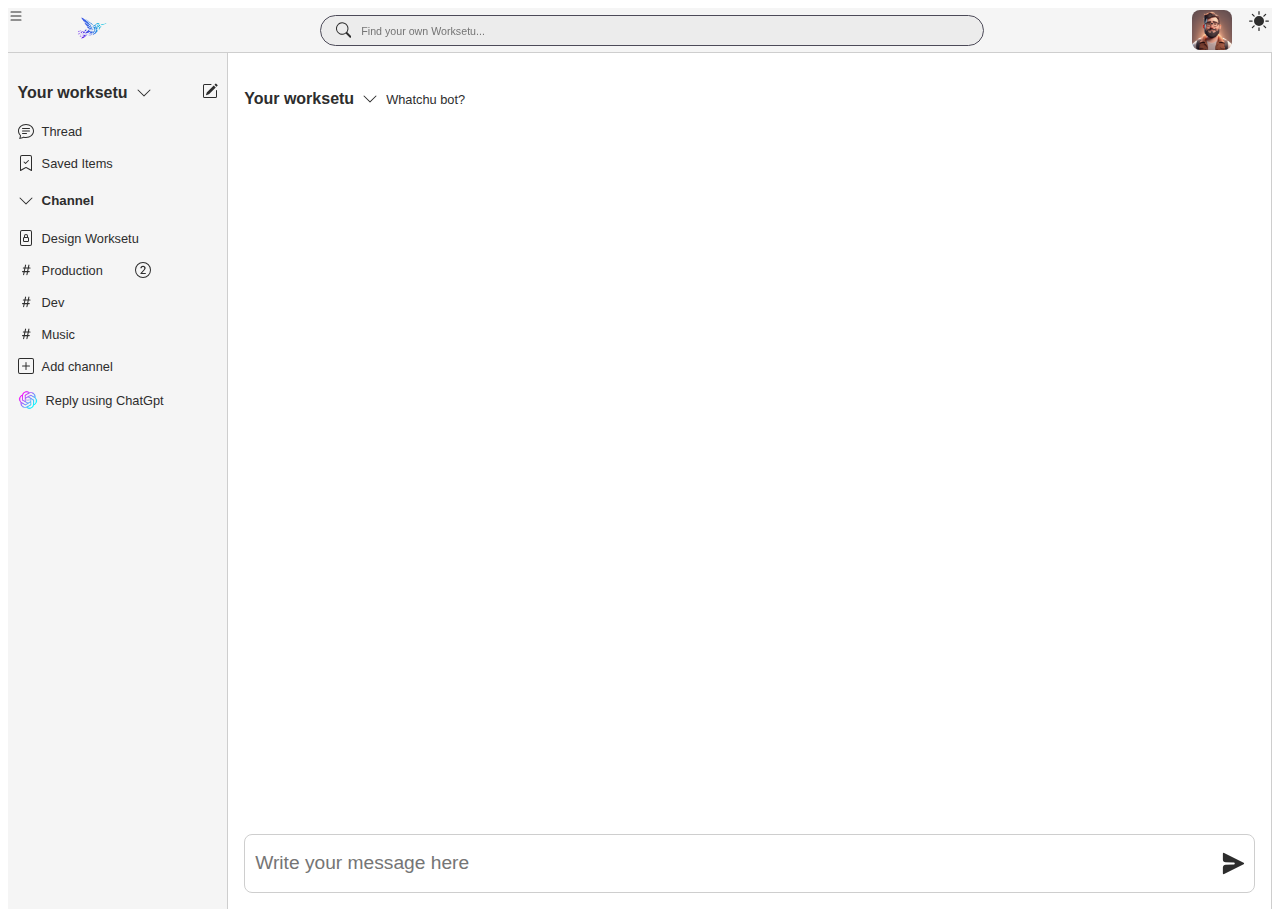
==== commit cb74ce82: "chat working" ====
--- a/check.html
+++ b/check.html
@@ -4,11 +4,9 @@
 <head>
     <meta charset="UTF-8" />
     <meta name="viewport" content="width=device-width, initial-scale=1.0" />
-    <link rel="icon" type="image/x-icon" href="wlogo.png">
+    <link rel="icon" type="image/x-icon" href="img/wlogo.png">
     <title>WorkSetu</title>
     <link href="style.css" rel="stylesheet" />
-
-   
 
 </head>
 <body>
@@ -32,13 +30,9 @@
             </div>
             <!-- message content -->
             <div class="message-container column">
-
                 <!-- all  sender receiver shown in this list -->
                 <message-list></message-list>
-
-
             </div>
-
             <send-message-box></send-message-box>
            
         </div>
@@ -69,26 +63,15 @@
     </div>
     </div>
 
-
-
-    <!-- adding web components -->
-
-
-    <!--================================================================= pop up end  ============================================================-->
-
     <script src="components/navBar.js"></script>
-
     <!-- sender and receiver component -->
     <script src="components/sideBarComponent.js"></script>
     <script src="components/messageBox.js"></script>
     <!-- sender and receiver component called under this -->
     <script src="components/messageList.js"></script>
     <script src="components/send-messageBox.js"></script>  
-    <!-- message forward share reply thread -->
     <!-- dark mode script -->
     <script src="components/darkmode.js"></script>
-    <!-- popup script -->
-    <!-- <script src="popupscript.js"></script> -->
 
 </body>
 
--- a/style.css
+++ b/style.css
@@ -5,7 +5,6 @@
     src: url(Inter.ttf);
     font-display: swap;
 }
-
 
 :root {
     font-family: 'Inter', 'Segoe UI', Tahoma, Geneva, Verdana, sans-serif;
@@ -14,16 +13,13 @@
     --text-color: #2d2d2d;
     --sub-text-color: #4c4a58;
     --bg-color: #ffffff;
-    --sidebar: #ffff;
+    --sidebar: rgba(158, 154, 159, 0.1);
     --message: rgb(255, 255, 255);
-    --nav: #fff;
+    --nav: rgba(158, 154, 159, 0.1);
     --border-color: rgb(206, 206, 206);
     --box-shadow: 0 0 6px rgb(0, 0, 0, 0.5);
     --message-text-bg: rgba(158, 154, 159, 0.1);
-
-
-}
-
+}
 
 .dark {
     --bg-color: #232627;
@@ -36,7 +32,6 @@
     --box-shadow: 0 0 6px rgb(255, 255, 255, 0.1);
     --message-text-bg: rgba(160, 159, 161, 0.1);
     transition: 0.3s;
-
 }
 
 body {
@@ -45,6 +40,11 @@
     overflow-x: hidden;
 }
 
+::selection{
+    background-color:#7400f8;
+    color: #ffffff;
+}
+
 ::-webkit-scrollbar {
     width: 5px;
 }
@@ -78,9 +78,7 @@
 .input::placeholder {
     padding: 0.5em;
     color: #999999;
-    /* Placeholder text color */
     font-size: 0.9em;
-    /* Placeholder text style */
 }
 
 img {
@@ -95,15 +93,17 @@
     padding: 1.5em;
     max-width: 1140px;
 }
-.index-video{
+
+.index-video {
     height: 100%;
     width: 100%;
     object-fit: cover;
     top: 0;
-    z-index: -99; 
+    z-index: -99;
     position: absolute;
     opacity: 1;
 }
+
 .center-form {
     margin: auto;
     display: flex;
@@ -145,13 +145,14 @@
     border: 2px solid var(--primary-color);
 }
 
-.two-buttonss{
+.two-buttonss {
     display: flex;
     justify-content: space-between;
-  
-}
+
+}
+
 .button {
-   
+
     color: var(--primary-text-color);
     background: var(--primary-color);
     font-size: 1.4em;
@@ -201,9 +202,6 @@
     border-radius: 1em;
 }
 
-
-
-
 .img-box {
     width: 100%;
     padding: 2em;
@@ -212,7 +210,6 @@
     align-items: center;
     gap: 2em;
     border-radius: 2em;
-
 }
 
 
@@ -237,8 +234,8 @@
     top: 0;
     left: 0;
     width: 100%;
-    height: 100%;    
-   background-color: rgb(0, 0, 0, 0.5);
+    height: 100%;
+    background-color: rgb(0, 0, 0, 0.5);
     justify-content: center;
     align-items: center;
 }
@@ -249,26 +246,26 @@
     flex-direction: column;
     gap: 1em;
     background-color: var(--bg-color);
-    
-   
-    max-width:54%;
+
+
+    max-width: 54%;
     max-height: 100%;
-   
+
     overflow: hidden;
     box-shadow: var(--box-shadow);
     border-radius: 1em;
-    
+
 }
 
 .crop-container img {
 
-width: 100%;
-height: 60vh;
+    width: 100%;
+    height: 60vh;
 }
 
 .crop-container button {
     display: block;
- 
+
 }
 
 .two-button {
@@ -323,9 +320,11 @@
     .crop-container {
         max-width: 80%;
     }
-    .crop-container img{
+
+    .crop-container img {
         height: 20vh;
     }
+
     .two-button .button {
         font-size: 1em;
     }
@@ -366,6 +365,7 @@
 
 .nav {
     position: sticky;
+   
     top: 0;
     background-color: var(--nav);
     width: 100%;
@@ -407,11 +407,12 @@
 }
 
 .search {
-    background-color: var(--nav);
+    background-color: transparent;
     border: none;
     color: var(--text-color);
     outline: none;
     width: 100%;
+   
 
 }
 
@@ -419,7 +420,7 @@
 
 .search::placeholder {
     font-size: 0.8em;
-    ;
+    
 }
 
 .row {
@@ -646,7 +647,7 @@
     border-radius: 0.5em;
     border: 0.5px solid var(--border-color);
     z-index: 9999;
-    transition:  all ease 2s;
+    transition: all ease 2s;
 
 
 }
@@ -752,16 +753,12 @@
 
 /* =========================Thread=================================== */
 .thread {
-
     padding: 1em;
     flex: 1;
     background-color: var(--bg-color);
     display: flex;
     flex-direction: column;
-    border-top: 0.05px solid var(--border-color);
-    border-right: 0.05px solid var(--border-color);
     display: none;
-
 }
 
 /* ===========================input box design============== */
@@ -771,9 +768,6 @@
     /* padding: 0.5em; */
     flex-direction: column;
     position: relative;
-
-
-
     /* border: 0.05px solid var(--border-color); */
 
 }
@@ -786,8 +780,6 @@
     border: 0.05px solid var(--border-color);
     border-radius: 0.5em;
     justify-content: space-between;
-
-
 }
 
 .chatbox-msg {
@@ -801,16 +793,12 @@
     color: var(--text-color);
     font-size: 1.2em;
     outline: none;
-
 }
 
 .input-msg svg {
     width: 18px;
     height: 18px;
     cursor: pointer;
-
-
-
 }
 
 .textStyle-container {
@@ -881,40 +869,42 @@
 }
 
 .work-detail {
+    cursor: pointer;
+}
+
+.input-msg:focus+.textStyle,
+.textStyle:hover{
+    display: flex;
+}
+
+/* all pop ups */
+.dropdown-holder {
+    position: relative;
+}
+
+.dropdown {
     display: none;
-    cursor: pointer;
-}
-
-
-/* all pop ups */
-.dropdown-holder{
-    position: relative;
-}
-.dropdown{
-    display: none;
-   position: absolute;
-   top: 100%; /* Position it below the trigger */
-   right: 0;
-   padding: 2em;
-   background-color: var(--bg-color);
-   border-radius: 20px;
-   box-shadow: var(--box-shadow);
-   z-index: 9999;
-   top: 100%;
-   z-index: 99999;
+    position: absolute;
+    top: 100%;
+    right: 0;
+    padding: 2em;
+    background-color: var(--bg-color);
+    border-radius: 20px;
+    box-shadow: var(--box-shadow);
+    z-index: 9999;
+    top: 100%;
+    z-index: 9999;
+}
+
+.dropdown-trigger:focus+.dropdown,
+.dropdown:hover {
+    display: block;  
+   
+}
+
+.popup-container{
  
-}
-
-
-.dropdown-trigger:focus + .dropdown,
-.dropdown:hover {
-    display: block; 
-}
-
-
-.popup-container {
-    display: none;
-    position: fixed;
+    position:fixed;
     top: 50%;
     left: 50%;
     transform: translate(-50%, -50%);
@@ -922,27 +912,27 @@
     z-index: 9999;
 }
 
-
 /* your slack pop up style */
 
 .your-slack {
-    display: none;
+    
     width: 280px;
     z-index: 9999;
     top: 100%;
     left: 0;
 }
+
 .mid-content span {
     font-size: 1em;
 }
-.right{
+
+.right {
     left: 0;
 }
 
-.invite-people {display:none;
-    position: absolute;
+.invite-people {
     width: 400px;
-    left: 0;
+   
 }
 
 .invite-people textarea {
@@ -956,27 +946,29 @@
     outline: none;
     box-shadow: var(--box-shadow);
 }
+
 a {
     text-decoration: none;
 }
 
 .edit-workspace-detail-popup {
-    display: none;
+   display: none;
     width: 400px;
 }
 
-@media screen and (max-width: 768px) {
-
-    .invite-people,
-    .create-channel-popup,
-    .edit-workspace-detail-popup,
-    .popup-container,
-    .add-channel-pop-up {
-        width: 90%;
-        height: auto;
-        max-width: 400px;
-        /* Optional: Limit the maximum width for very large screens */
-        padding: 1em;
+@media screen and (max-width: 900px) {
+   
+    .popup-container{
+        transform: translate(-25%, -50%);
+          width: 300px ;
+          padding: 2em;
+          font-size: 0.9em;
+       
+    
+    }
+    .workspace-detail input, .create-channel-popup input{
+   
+        font-size: 1.2em;
     }
 
 }
@@ -984,10 +976,8 @@
 
 /* =========================================================================Manage page css======================================================== */
 .manage-container {
-
     height: calc(100vh - 80px);
     display: flex;
-
 }
 
 .navBar {
@@ -996,15 +986,9 @@
     width: calc(100% - 4em);
     background-color: var(--bg-color);
     border-bottom: 0.05px solid var(--border-color);
-    ;
-
-
-}
-
-
+}
 
 .left-content {
-
     height: calc(100vh - 100px);
     padding: 0.5em;
     flex: 1;
@@ -1021,8 +1005,6 @@
     display: flex;
     flex-direction: column;
     margin-left: auto;
-
-
 }
 
 .midbar {
@@ -1035,7 +1017,6 @@
 }
 
 .right input {
-
     background-color: var(--bg-color);
     padding: 0.5em;
     border-radius: 0.5em;
@@ -1056,13 +1037,9 @@
 }
 
 .firstTable {
-
     display: flex;
     align-items: center;
     flex-direction: column;
-
-
-
 }
 
 @media (max-width: 768px) {
@@ -1092,10 +1069,8 @@
     }
 
     .right-content {
-
         margin-left: auto;
         width: 100%;
-
     }
 
     .menu-button-leftbar {
@@ -1109,10 +1084,7 @@
 .container-prof {
     flex: 1;
     margin: auto;
-
-}
-
-
+}
 
 .editprofile-container {
     width: 80%;
@@ -1124,10 +1096,6 @@
     align-items: center;
     border-radius: 1em;
     background-color: rgb(144, 143, 143, 0.1);
-
-
-
-
 }
 
 input[type="number"]::-webkit-inner-spin-button,
@@ -1159,11 +1127,9 @@
     justify-content: center;
     align-items: center;
     flex-direction: row-reverse;
-    /* justify-content: space-around; */
     gap: 3em;
     padding: 2em;
     width: calc(100% - 4em);
-
 }
 
 .leftside {
@@ -1221,7 +1187,6 @@
 .saveandcancel {
     width: 100%;
     display: flex;
-
     justify-content: space-between;
     gap: 0.5em;
 }
@@ -1237,15 +1202,16 @@
 }
 
 @media screen and (max-width:768px) {
-    .editprof{
+    .editprof {
         padding: 0em;
     }
 
     .editprofile-container {
         padding: 1.5em;
-       width: calc(100% - 3em);
-    }
-    .profilepage-main{
+        width: calc(100% - 3em);
+    }
+
+    .profilepage-main {
         padding: 0em;
     }
 
@@ -1267,6 +1233,4 @@
         width: 50%;
     }
 
-    .editprof {}
-
 }